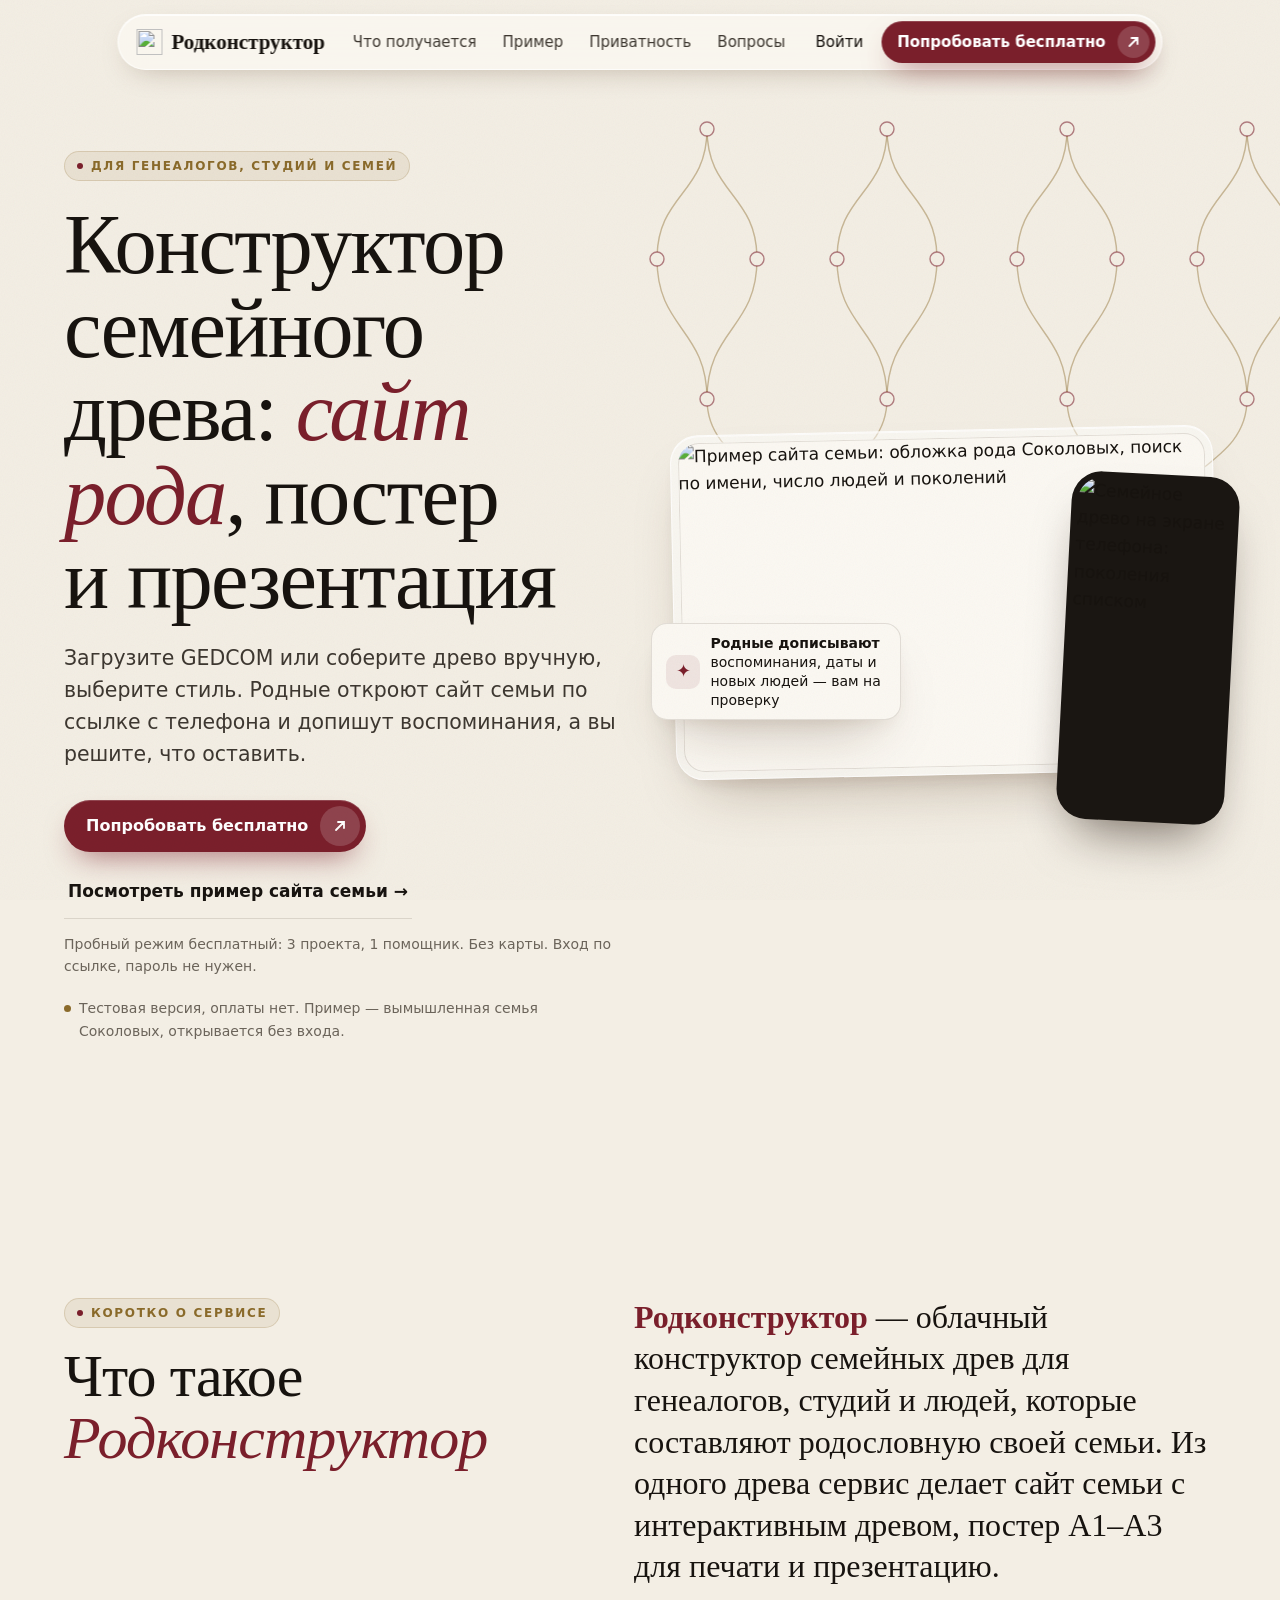
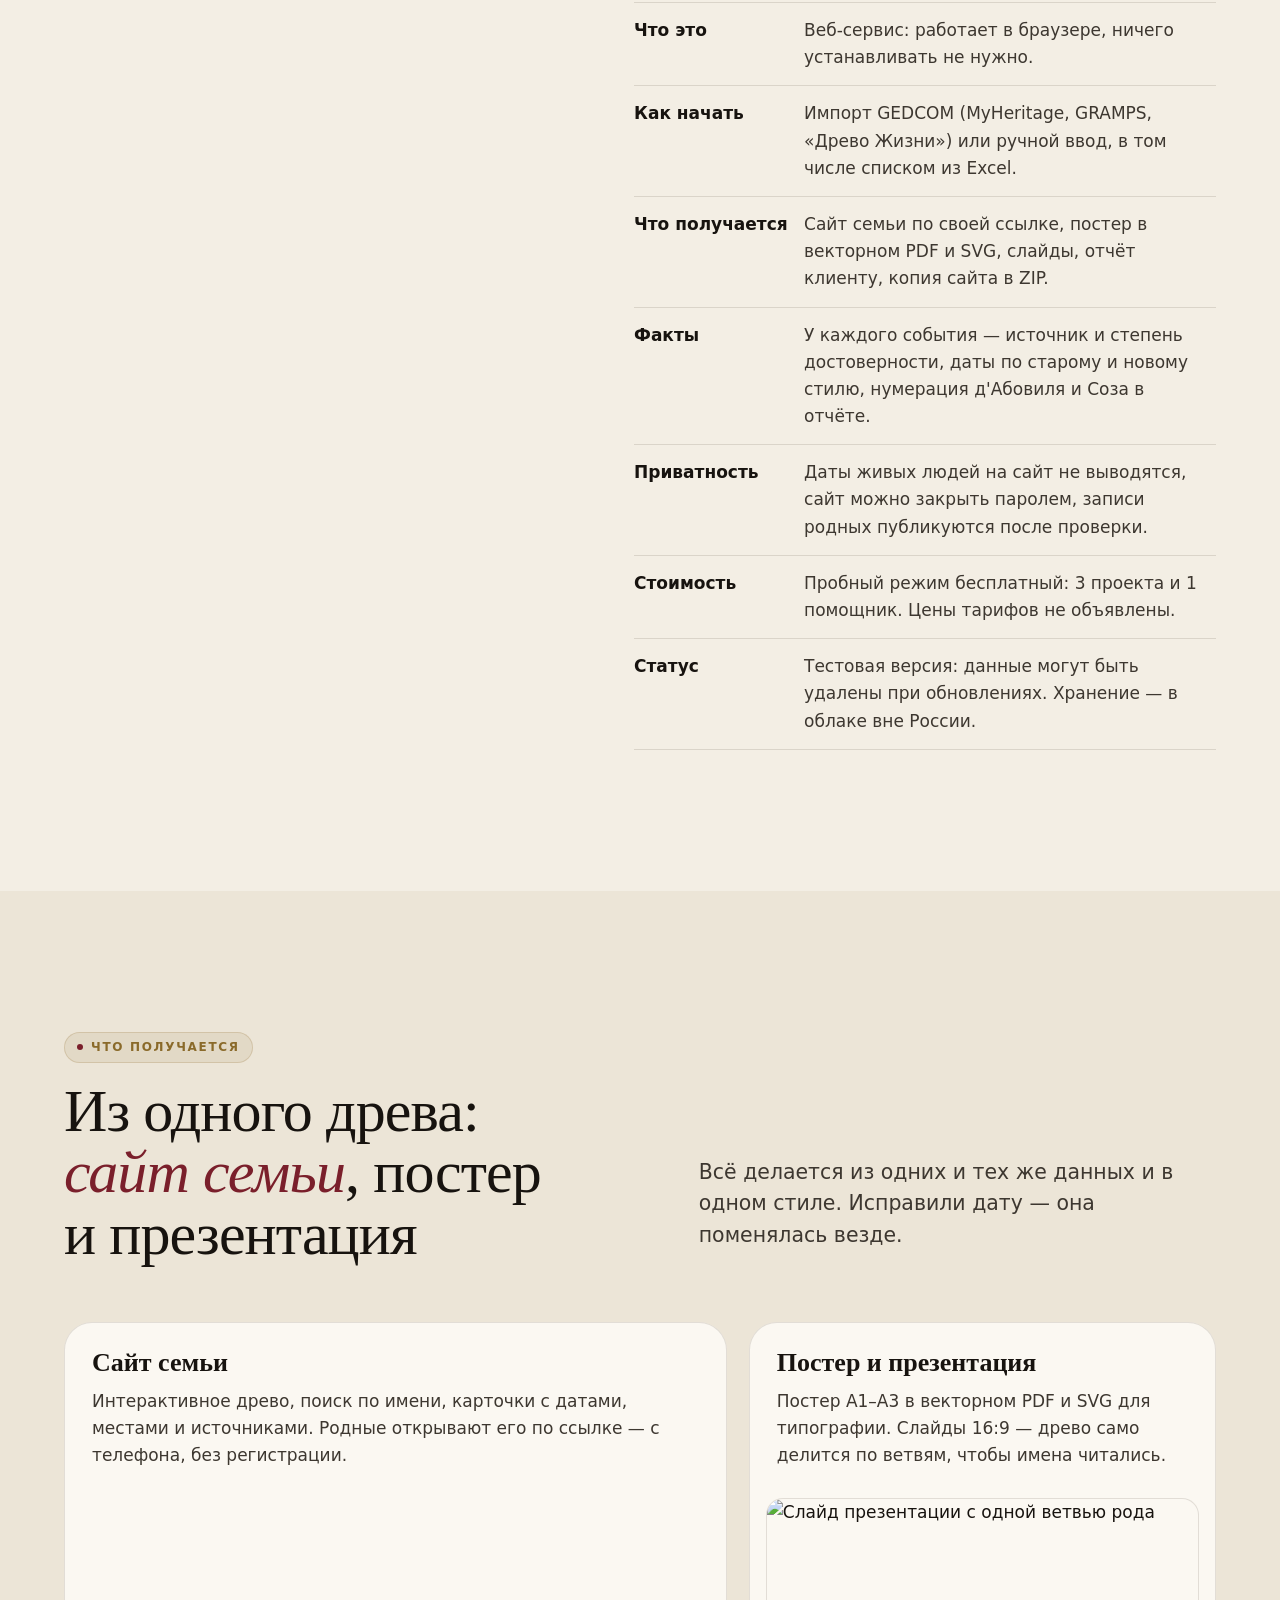
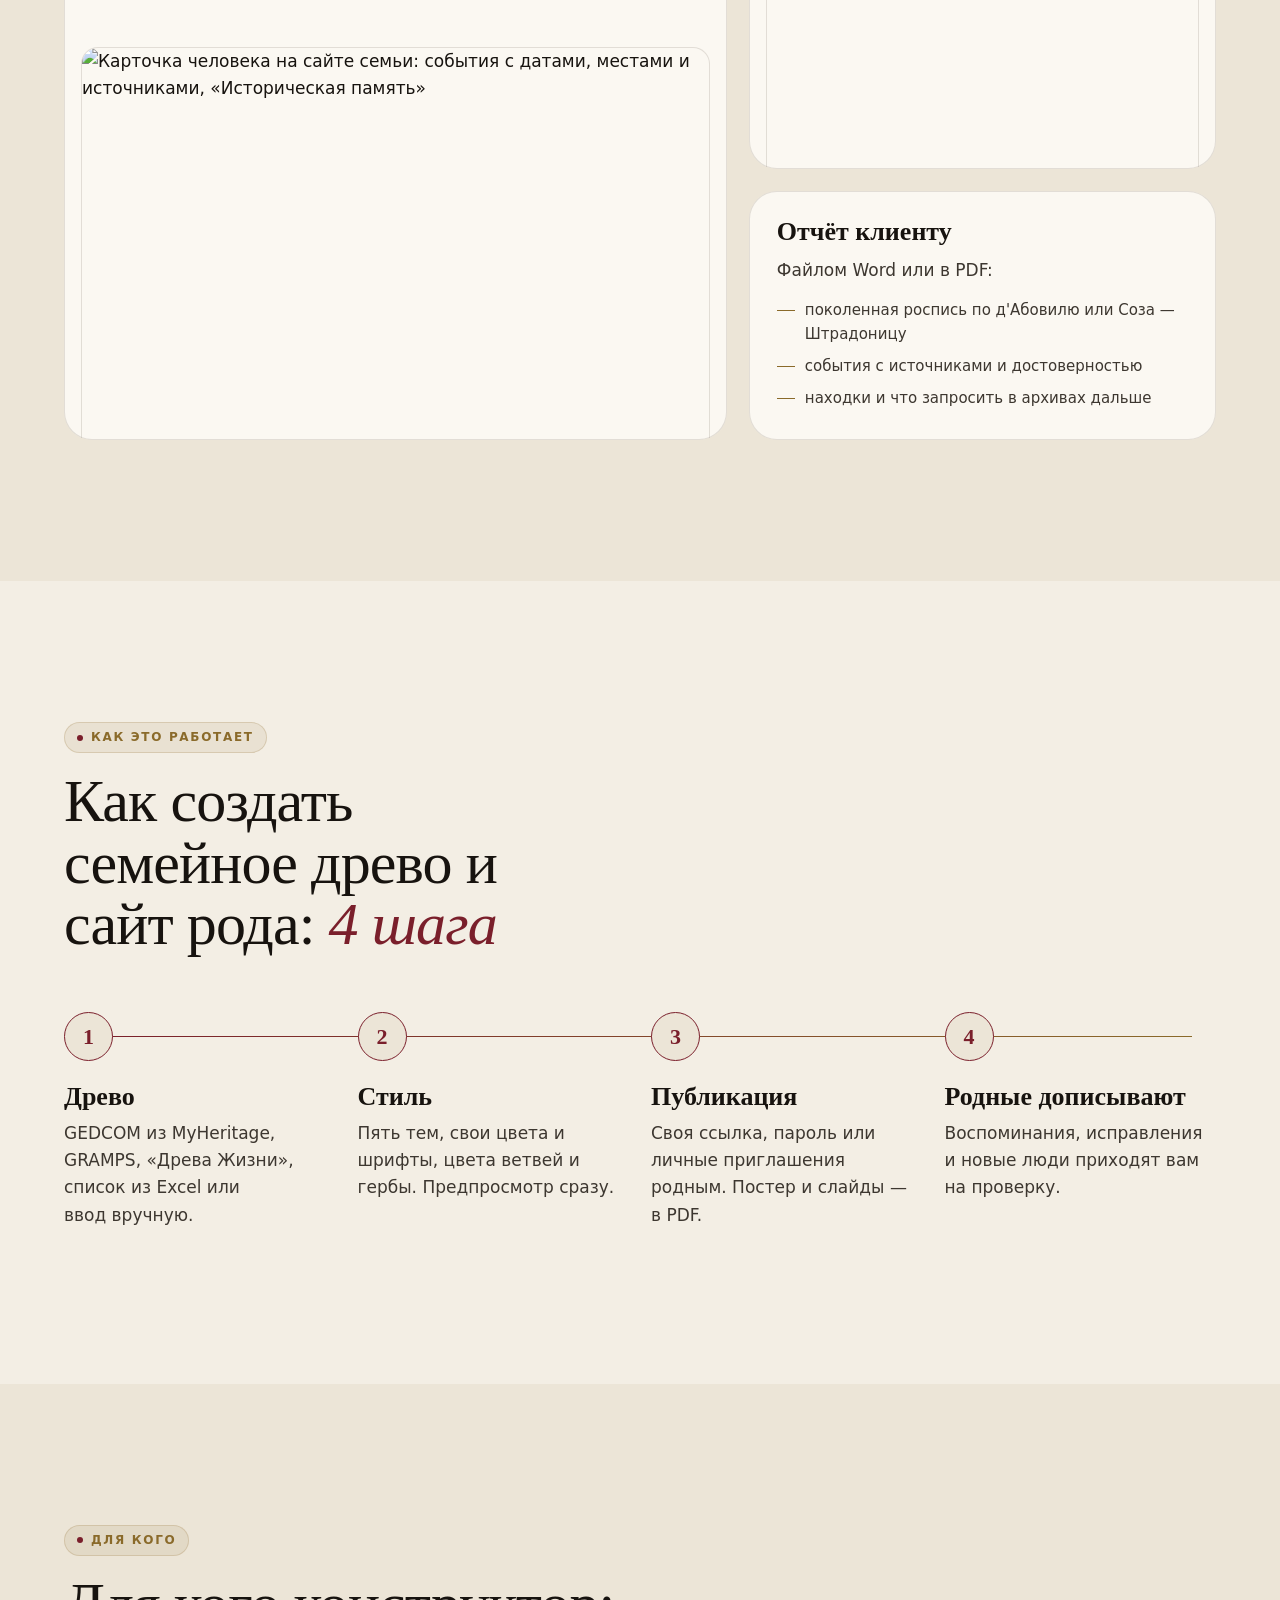
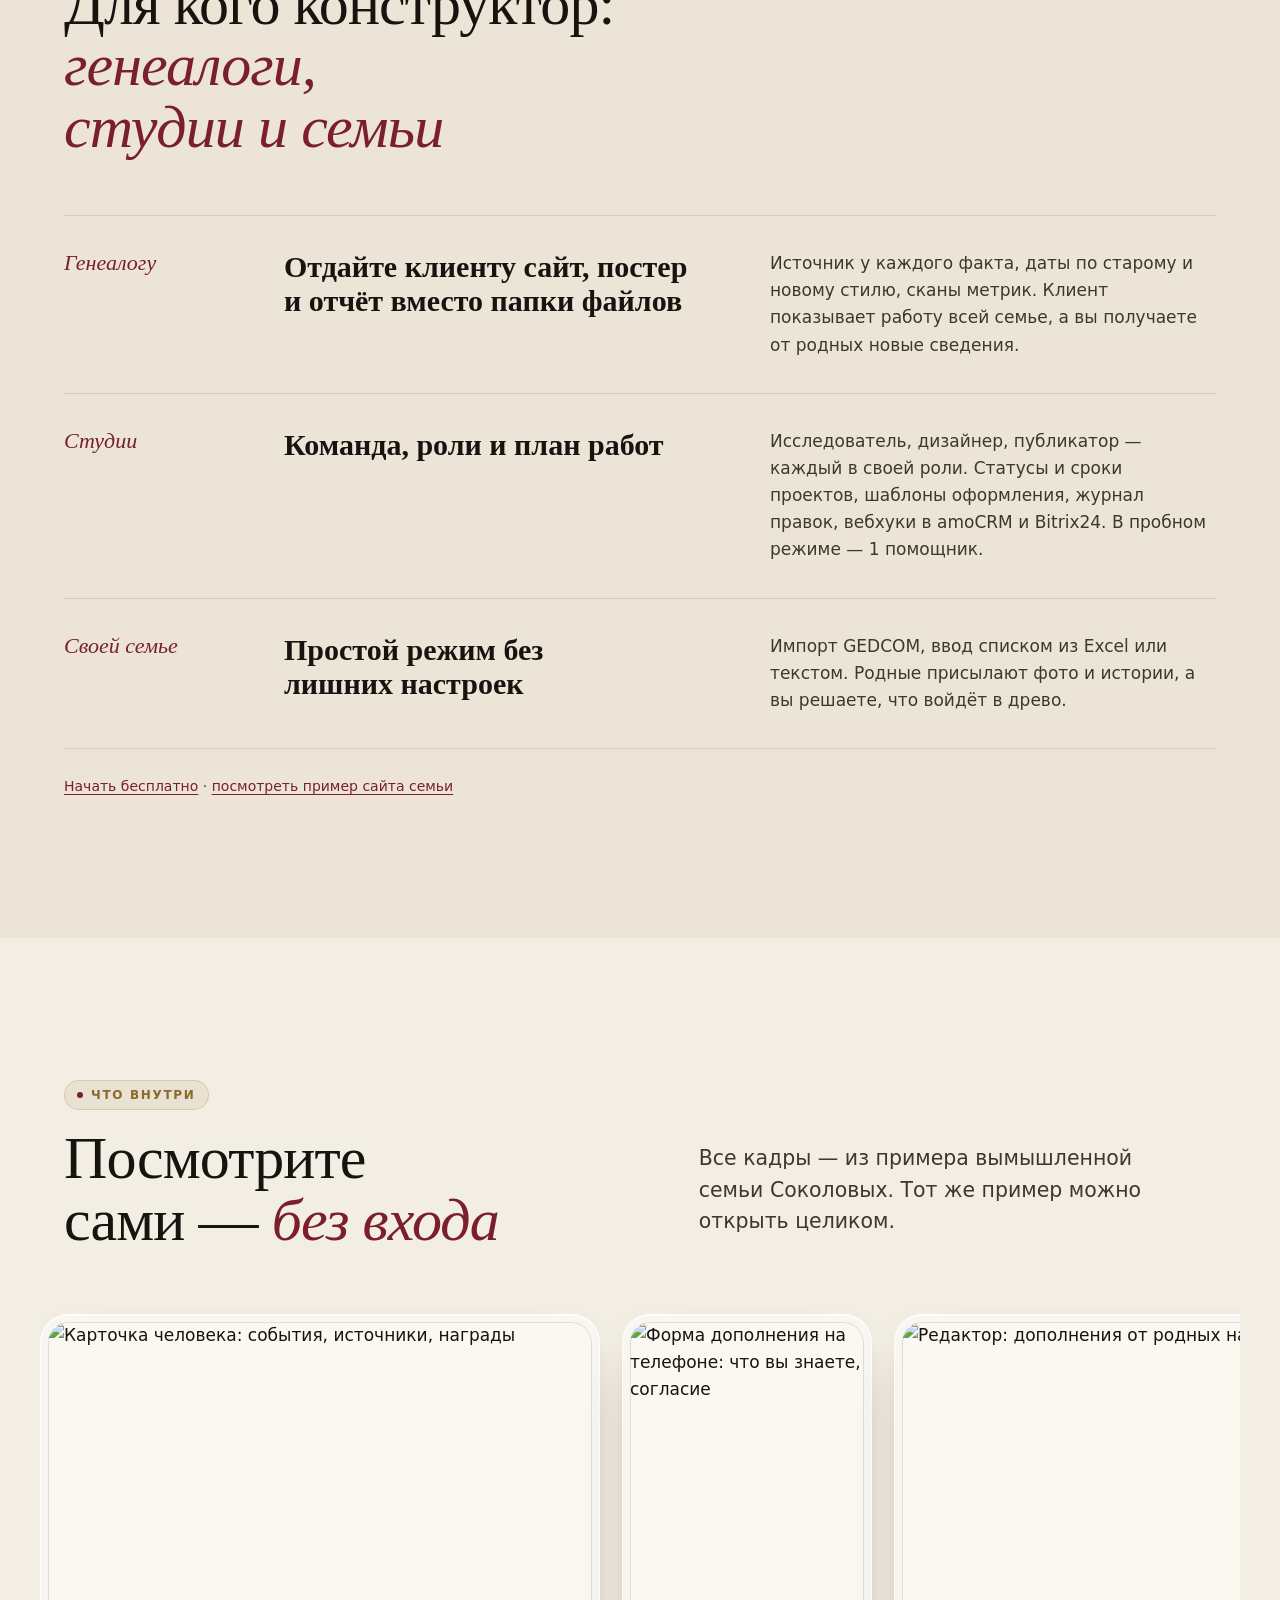
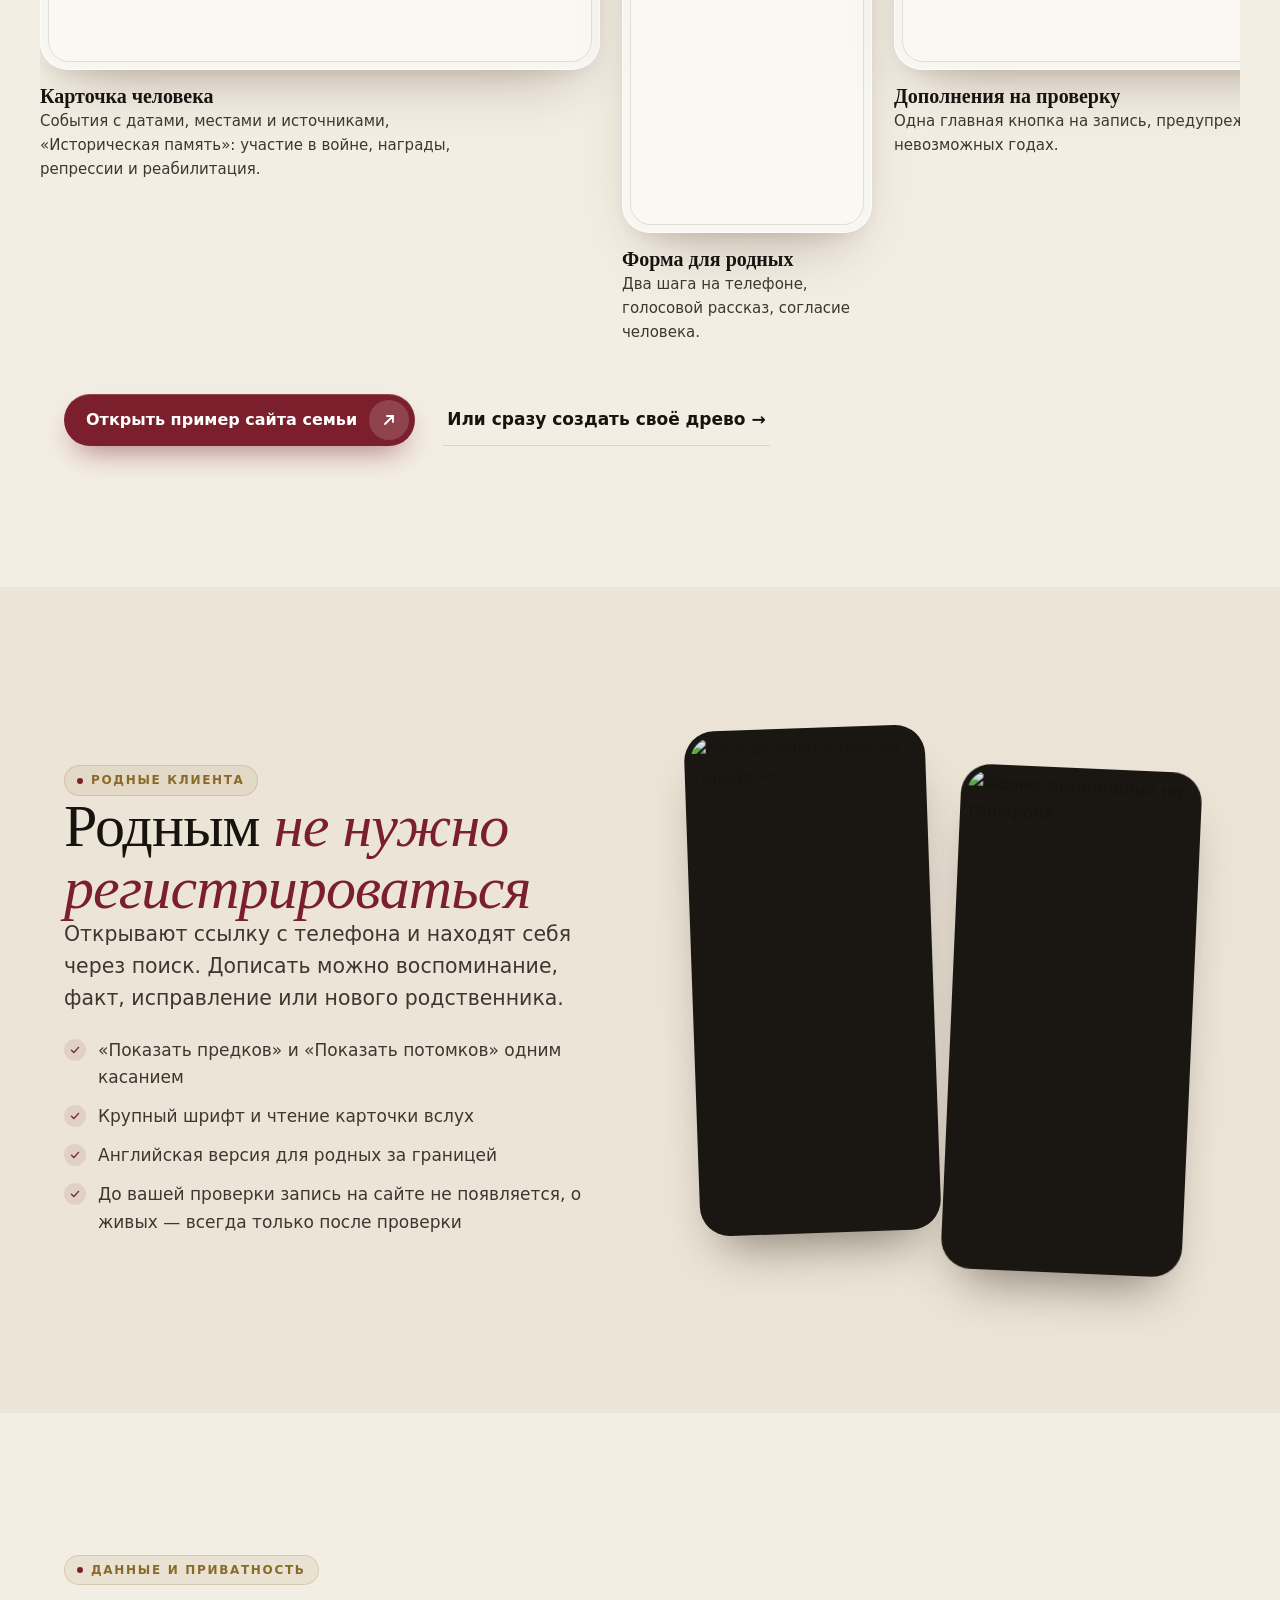
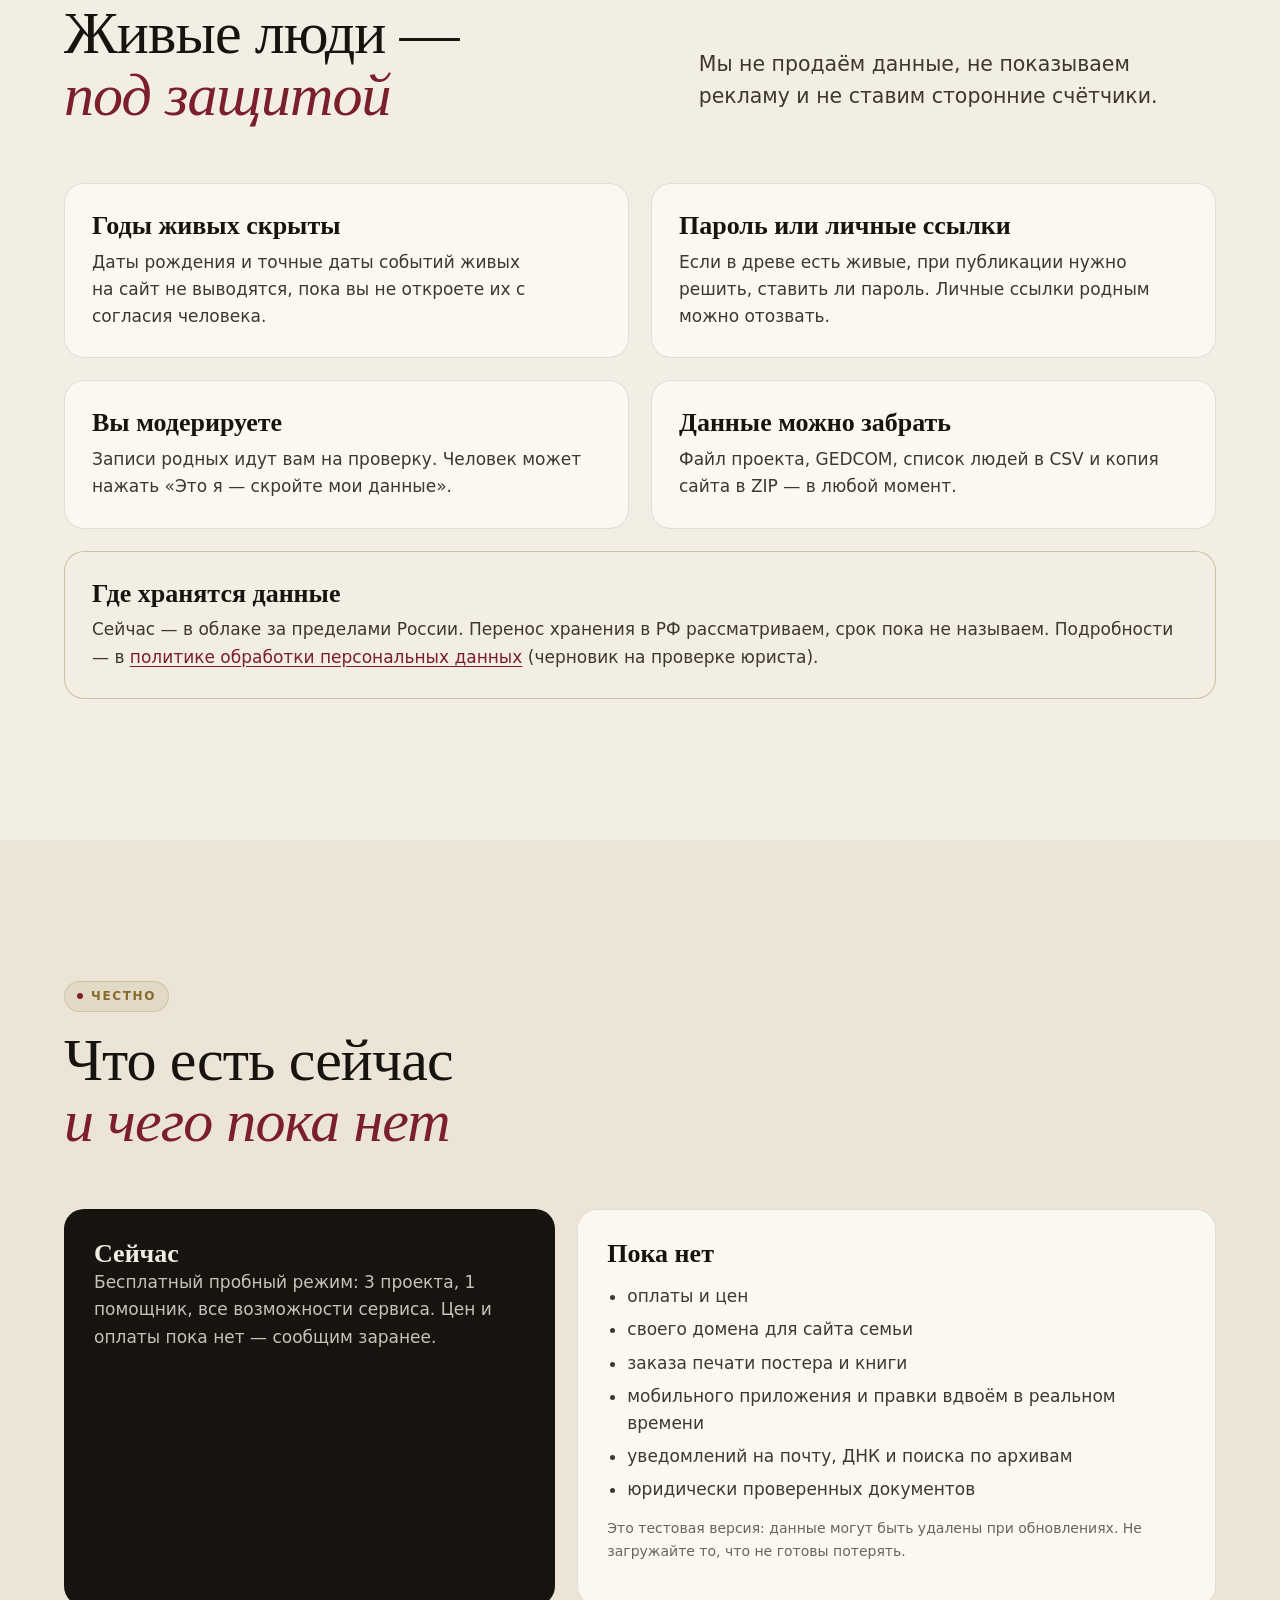
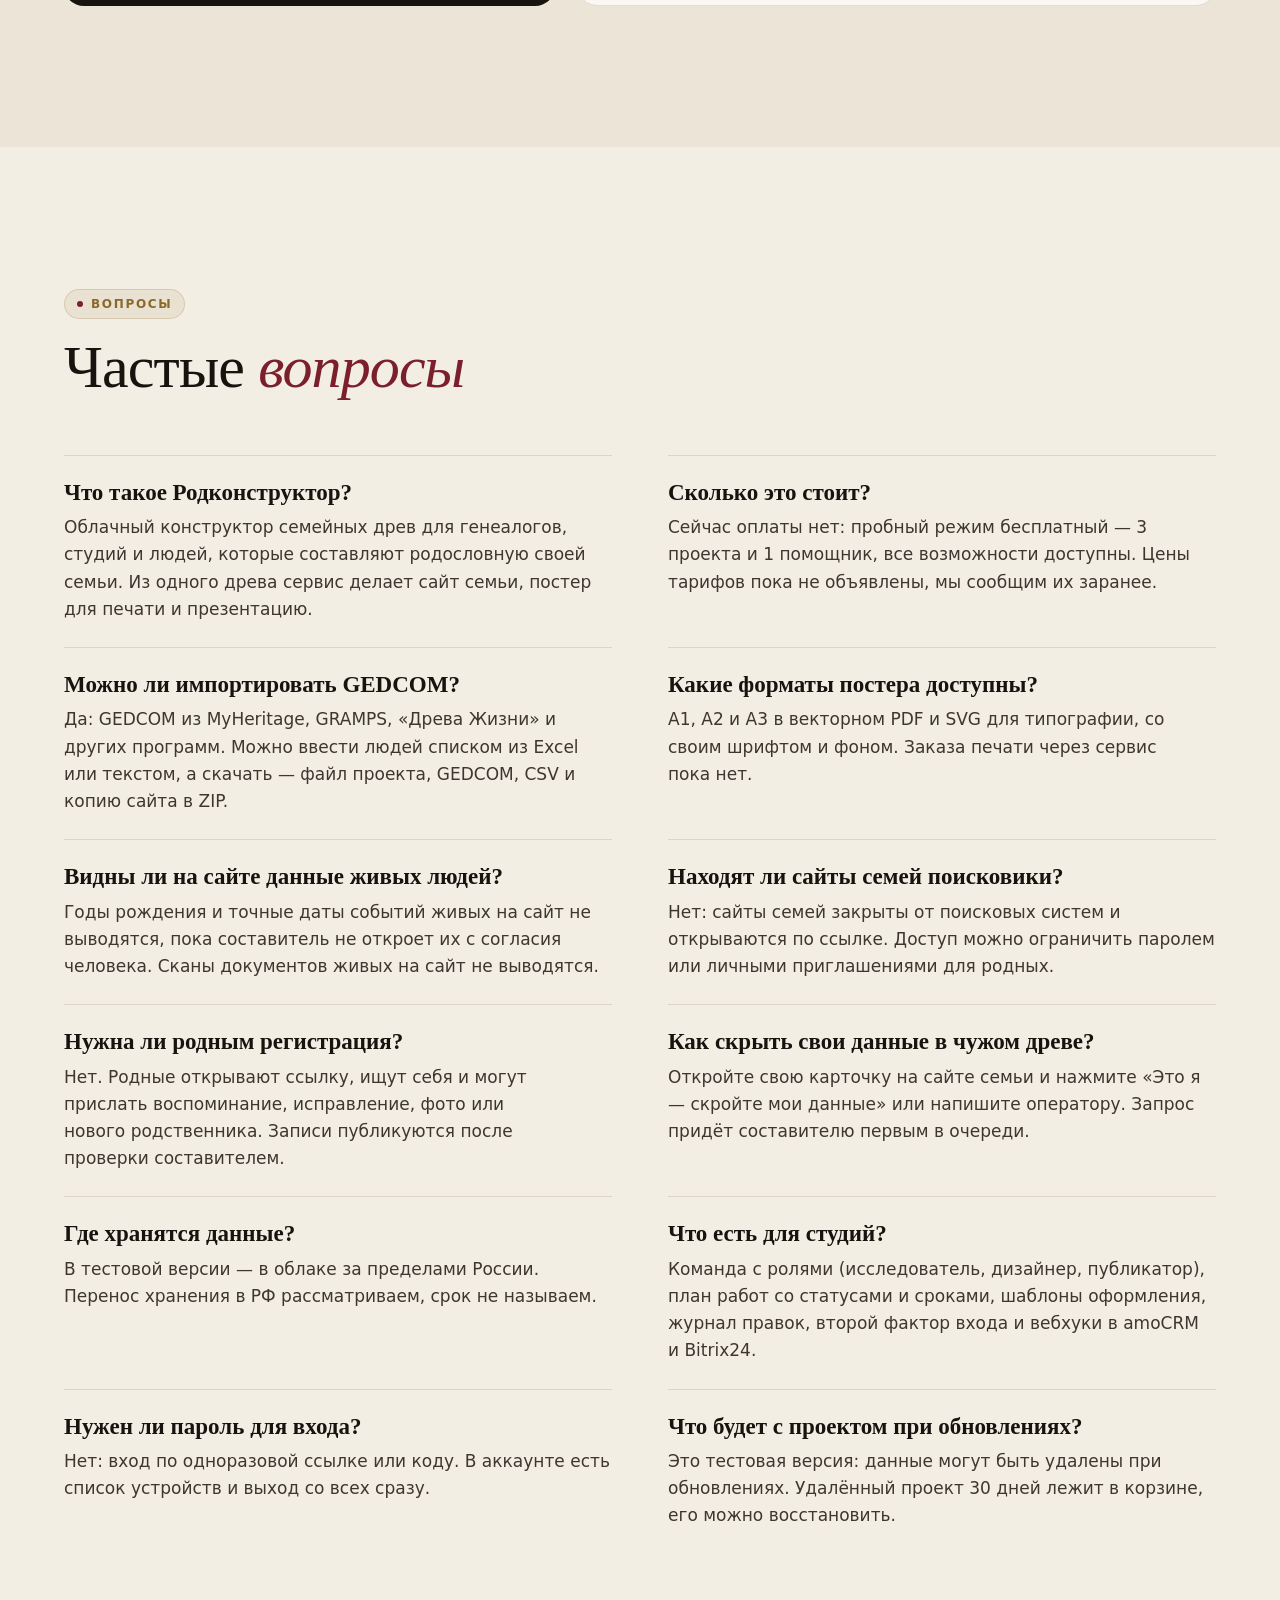
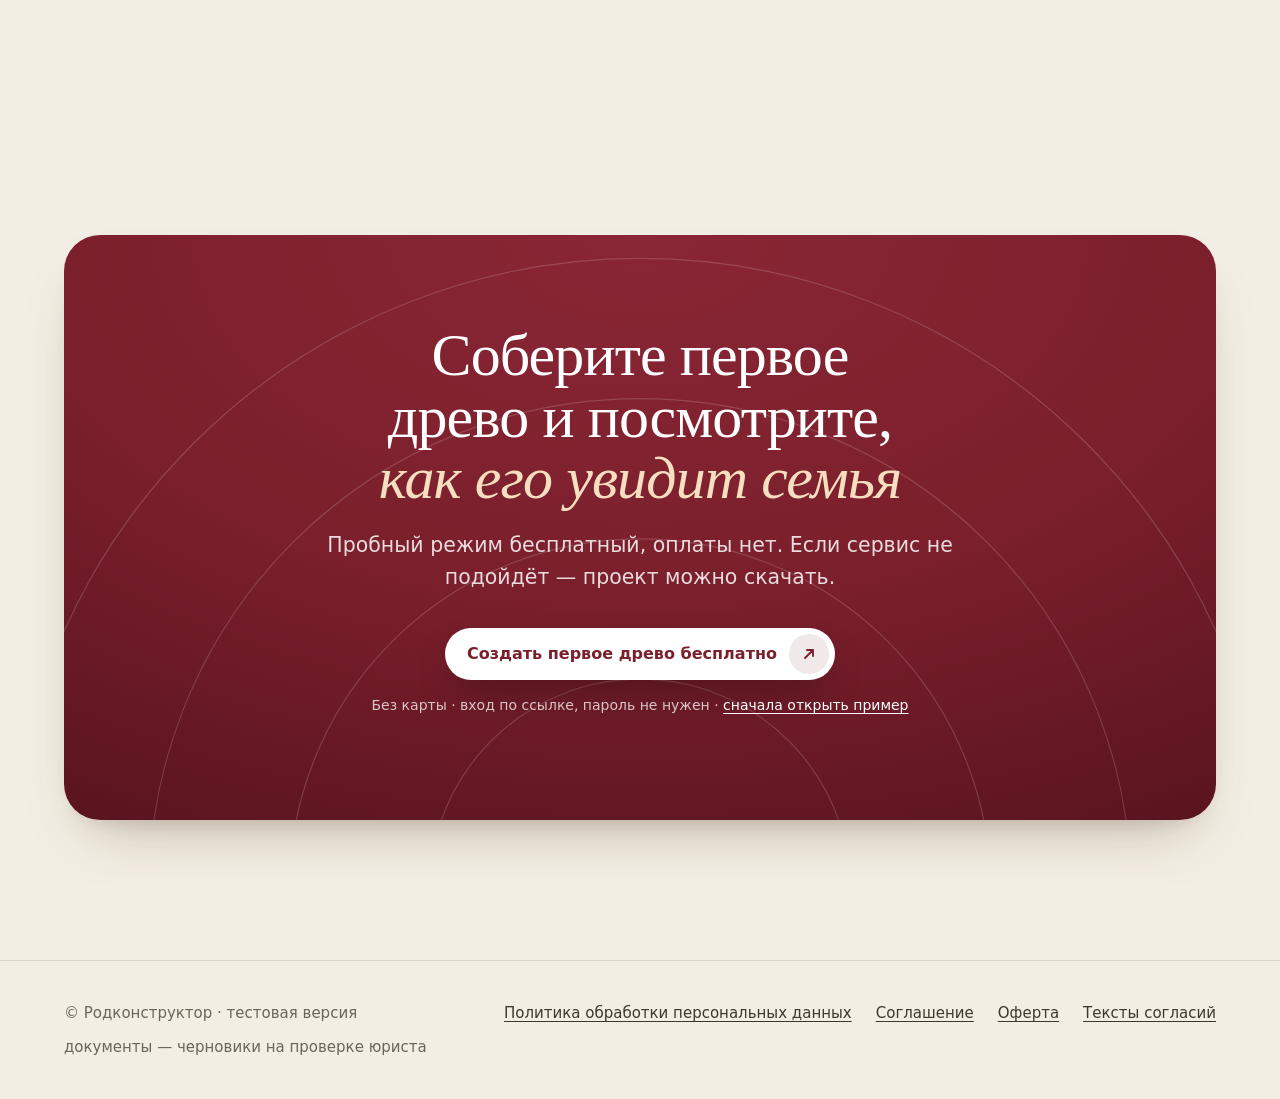
==== index.html @ e4544b0c "Витрина Родконструктора: лендинг, пример сайта семьи, документы Co-Authored-By: Claude Opus 5.5 <nor" ====
<!doctype html>
<html lang="ru">
<head>
<meta charset="utf-8">
<meta name="viewport" content="width=device-width, initial-scale=1, viewport-fit=cover">
<title>Родконструктор — онлайн-конструктор семейного древа и сайта рода</title>
<meta name="description" content="Соберите семейное древо онлайн: импорт GEDCOM или ручной ввод, затем сайт семьи, постер А1–А3 для печати и презентация. Для генеалогов, студий и семей.">
<link rel="canonical" href="https://aevkone.github.io/rodkonstruktor/">
<meta name="robots" content="index, follow, max-image-preview:large">
<meta name="theme-color" content="#f3eee4">
<link rel="icon" href="/rodkonstruktor/favicon.ico" sizes="48x48">
<link rel="icon" href="/rodkonstruktor/favicon.svg" type="image/svg+xml">
<link rel="apple-touch-icon" href="/rodkonstruktor/apple-touch-icon.png">
<meta property="og:type" content="website">
<meta property="og:site_name" content="Родконструктор">
<meta property="og:locale" content="ru_RU">
<meta property="og:url" content="https://aevkone.github.io/rodkonstruktor/">
<meta property="og:title" content="Родконструктор — конструктор семейного древа и сайта рода">
<meta property="og:description" content="Из одного древа — сайт семьи, постер для печати и презентация. Импорт GEDCOM, источники у каждого факта, приватность живых.">
<meta property="og:image" content="https://aevkone.github.io/rodkonstruktor/landing/og.jpg">
<meta property="og:image:width" content="1200">
<meta property="og:image:height" content="630">
<meta property="og:image:alt" content="Сайт семьи с интерактивным родословным древом">
<meta name="twitter:card" content="summary_large_image">
<meta name="twitter:title" content="Родконструктор — конструктор семейного древа и сайта рода">
<meta name="twitter:description" content="Сайт семьи, постер и презентация из одного древа.">
<meta name="twitter:image" content="https://aevkone.github.io/rodkonstruktor/landing/og.jpg">
<link rel="preload" href="/rodkonstruktor/render/fonts/f7.woff2" as="font" type="font/woff2" crossorigin>
<link rel="stylesheet" href="/rodkonstruktor/render/fonts/local.css">
<link rel="stylesheet" href="/rodkonstruktor/render/fonts/g/onest.css">
<script type="application/ld+json">
{"@context":"https://schema.org","@graph":[
 {"@type":"Organization","@id":"https://aevkone.github.io/rodkonstruktor/#org","name":"Родконструктор","url":"https://aevkone.github.io/rodkonstruktor/","logo":"https://aevkone.github.io/rodkonstruktor/apple-touch-icon.png"},
 {"@type":"WebSite","@id":"https://aevkone.github.io/rodkonstruktor/#website","url":"https://aevkone.github.io/rodkonstruktor/","name":"Родконструктор","inLanguage":"ru","publisher":{"@id":"https://aevkone.github.io/rodkonstruktor/#org"}},
 {"@type":"SoftwareApplication","@id":"https://aevkone.github.io/rodkonstruktor/#app","name":"Родконструктор","applicationCategory":"LifestyleApplication","operatingSystem":"Web","inLanguage":"ru","url":"https://aevkone.github.io/rodkonstruktor/",
  "description":"Онлайн-конструктор семейного древа для генеалогов, студий и семей: из одного древа получается сайт семьи, постер для печати и презентация. Тестовая версия.",
  "featureList":["Импорт GEDCOM (MyHeritage, GRAMPS, «Древо Жизни») и ручной ввод, в том числе списком из Excel","Сайт семьи с интерактивным древом, поиском и дополнениями от родных","Постер А1–А3 в векторном PDF и SVG для печати","Презентация с автоматическим делением древа по ветвям","Отчёт клиенту: поколенная роспись по д'Абовилю или Соза и список источников","Скрытие дат живых людей, пароль на сайт, модерация записей родных","Источники и степень достоверности у каждого события"],
  "audience":{"@type":"Audience","audienceType":"Генеалоги, студии генеалогических исследований, люди, составляющие родословную своей семьи"},
  "screenshot":"https://aevkone.github.io/rodkonstruktor/landing/site.webp","publisher":{"@id":"https://aevkone.github.io/rodkonstruktor/#org"}},
 {"@type":"WebPage","@id":"https://aevkone.github.io/rodkonstruktor/#webpage","url":"https://aevkone.github.io/rodkonstruktor/","name":"Родконструктор — онлайн-конструктор семейного древа и сайта рода","isPartOf":{"@id":"https://aevkone.github.io/rodkonstruktor/#website"},"about":{"@id":"https://aevkone.github.io/rodkonstruktor/#app"},"inLanguage":"ru"}
]}
</script>
<script type="application/ld+json">{"@context": "https://schema.org", "@type": "FAQPage", "mainEntity": [{"@type": "Question", "name": "Что такое Родконструктор?", "acceptedAnswer": {"@type": "Answer", "text": "Облачный конструктор семейных древ для генеалогов, студий и людей, которые составляют родословную своей семьи. Из одного древа сервис делает сайт семьи, постер для печати и презентацию."}}, {"@type": "Question", "name": "Сколько это стоит?", "acceptedAnswer": {"@type": "Answer", "text": "Сейчас оплаты нет: пробный режим бесплатный — 3 проекта и 1 помощник, все возможности доступны. Цены тарифов пока не объявлены, мы сообщим их заранее."}}, {"@type": "Question", "name": "Можно ли импортировать GEDCOM?", "acceptedAnswer": {"@type": "Answer", "text": "Да: GEDCOM из MyHeritage, GRAMPS, «Древа Жизни» и других программ. Можно ввести людей списком из Excel или текстом, а скачать — файл проекта, GEDCOM, CSV и копию сайта в ZIP."}}, {"@type": "Question", "name": "Какие форматы постера доступны?", "acceptedAnswer": {"@type": "Answer", "text": "А1, А2 и А3 в векторном PDF и SVG для типографии, со своим шрифтом и фоном. Заказа печати через сервис пока нет."}}, {"@type": "Question", "name": "Видны ли на сайте данные живых людей?", "acceptedAnswer": {"@type": "Answer", "text": "Годы рождения и точные даты событий живых на сайт не выводятся, пока составитель не откроет их с согласия человека. Сканы документов живых на сайт не выводятся."}}, {"@type": "Question", "name": "Находят ли сайты семей поисковики?", "acceptedAnswer": {"@type": "Answer", "text": "Нет: сайты семей закрыты от поисковых систем и открываются по ссылке. Доступ можно ограничить паролем или личными приглашениями для родных."}}, {"@type": "Question", "name": "Нужна ли родным регистрация?", "acceptedAnswer": {"@type": "Answer", "text": "Нет. Родные открывают ссылку, ищут себя и могут прислать воспоминание, исправление, фото или нового родственника. Записи публикуются после проверки составителем."}}, {"@type": "Question", "name": "Как скрыть свои данные в чужом древе?", "acceptedAnswer": {"@type": "Answer", "text": "Откройте свою карточку на сайте семьи и нажмите «Это я — скройте мои данные» или напишите оператору. Запрос придёт составителю первым в очереди."}}, {"@type": "Question", "name": "Где хранятся данные?", "acceptedAnswer": {"@type": "Answer", "text": "В тестовой версии — в облаке за пределами России. Перенос хранения в РФ рассматриваем, срок не называем."}}, {"@type": "Question", "name": "Что есть для студий?", "acceptedAnswer": {"@type": "Answer", "text": "Команда с ролями (исследователь, дизайнер, публикатор), план работ со статусами и сроками, шаблоны оформления, журнал правок, второй фактор входа и вебхуки в amoCRM и Bitrix24."}}, {"@type": "Question", "name": "Нужен ли пароль для входа?", "acceptedAnswer": {"@type": "Answer", "text": "Нет: вход по одноразовой ссылке или коду. В аккаунте есть список устройств и выход со всех сразу."}}, {"@type": "Question", "name": "Что будет с проектом при обновлениях?", "acceptedAnswer": {"@type": "Answer", "text": "Это тестовая версия: данные могут быть удалены при обновлениях. Удалённый проект 30 дней лежит в корзине, его можно восстановить."}}]}</script>
<style>
:root{
  --paper:#f3eee4;--paper-2:#ece5d7;--card:#fbf8f2;--ink:#17130f;--ink-2:#3d3730;--muted:#6b645a;--line:rgba(60,45,25,.13);
  --wine:#7a1f2b;--wine-2:#5e1520;--gold:#8a6a2a;
  --serif:"Cormorant Garamond",Georgia,serif;--sans:Onest,system-ui,-apple-system,"Segoe UI",sans-serif;
  --ease:cubic-bezier(.32,.72,0,1);--ease-out:cubic-bezier(.16,1,.3,1);
  --r-xl:28px;--r-lg:20px;--shadow:0 30px 60px -28px rgba(70,40,15,.35),0 10px 24px -14px rgba(70,40,15,.18)
}
*{box-sizing:border-box}
html{scroll-behavior:smooth;-webkit-text-size-adjust:100%}
body{margin:0;background:var(--paper);color:var(--ink);font-family:var(--sans);font-size:17px;line-height:1.6;text-rendering:optimizeLegibility}
body::after{content:"";position:fixed;inset:0;pointer-events:none;z-index:3;opacity:.05;mix-blend-mode:multiply;
  background-image:url("data:image/svg+xml,%3Csvg xmlns='http://www.w3.org/2000/svg' width='160' height='160'%3E%3Cfilter id='n'%3E%3CfeTurbulence type='fractalNoise' baseFrequency='.9' numOctaves='3' stitchTiles='stitch'/%3E%3C/filter%3E%3Crect width='100%25' height='100%25' filter='url(%23n)'/%3E%3C/svg%3E")}
a{color:var(--wine);text-underline-offset:3px}
img{max-width:100%;height:auto;display:block}
h1,h2,h3{font-family:var(--serif);font-weight:500;color:var(--ink);text-wrap:balance;margin:0}
h1{font-size:clamp(42px,6.6vw,86px);line-height:.99;letter-spacing:-.02em}
h1 em,h2 em{font-style:italic;color:var(--wine)}
h2{font-size:clamp(34px,4.8vw,60px);line-height:1.03;letter-spacing:-.015em}
h3{font-size:26px;line-height:1.15;font-weight:600}
p{margin:0 0 14px;text-wrap:pretty}
.wrap{width:min(1200px,100%);margin:0 auto;padding:0 24px}
.skip{position:absolute;left:12px;top:-60px;background:var(--ink);color:#fff;padding:10px 14px;border-radius:10px;z-index:20}
.skip:focus{top:12px}
:focus-visible{outline:2px solid var(--wine);outline-offset:3px;border-radius:6px}
.tag{display:inline-flex;align-items:center;gap:8px;font:600 12px/1.2 var(--sans);letter-spacing:.14em;text-transform:uppercase;color:var(--gold);background:rgba(138,106,42,.09);border:1px solid rgba(138,106,42,.2);padding:7px 12px;border-radius:999px}
.tag::before{content:"";flex:none;width:6px;height:6px;border-radius:50%;background:var(--wine)}
.lead{font-size:clamp(18px,1.6vw,21px);line-height:1.55;color:var(--ink-2);max-width:56ch}
.muted{color:var(--muted)}

/* навигация-«остров» */
.nav{position:fixed;top:14px;left:50%;transform:translateX(-50%);z-index:10;display:flex;align-items:center;gap:6px;padding:6px 6px 6px 18px;
  background:rgba(251,248,242,.8);backdrop-filter:blur(14px) saturate(1.3);-webkit-backdrop-filter:blur(14px) saturate(1.3);
  border:1px solid rgba(255,255,255,.7);box-shadow:0 10px 30px -14px rgba(70,40,15,.35),inset 0 1px 0 rgba(255,255,255,.8);border-radius:999px;width:max-content;max-width:calc(100% - 24px)}
.logo{display:flex;align-items:center;gap:9px;font:600 21px/1 var(--serif);color:var(--ink);text-decoration:none;margin-right:10px;white-space:nowrap}
.logo img{width:26px;height:26px}
.nav .links{display:flex;gap:2px}
.nav .links a{color:var(--ink-2);text-decoration:none;font-size:15px;padding:9px 12px;border-radius:999px;transition:background .3s var(--ease),color .3s}
.nav .links a:hover{background:rgba(122,31,43,.07);color:var(--wine)}
.nav .login{color:var(--ink);text-decoration:none;font-size:15px;padding:9px 12px}

/* кнопки: «кнопка в кнопке» */
.btn{--h:52px;display:inline-flex;align-items:center;gap:12px;height:var(--h);padding:0 6px 0 22px;border-radius:999px;font:600 16px/1 var(--sans);text-decoration:none;white-space:nowrap;
  transition:transform .5s var(--ease),background .4s var(--ease),box-shadow .5s var(--ease)}
.btn .ic{display:grid;place-items:center;width:40px;height:40px;border-radius:50%;transition:transform .5s var(--ease)}
.btn .ic svg{width:16px;height:16px}
.btn:hover .ic{transform:translate(3px,-2px) scale(1.06)}
.btn:active{transform:scale(.97)}
.btn.primary{background:var(--wine);color:#fff;box-shadow:0 14px 30px -12px rgba(122,31,43,.65),inset 0 1px 0 rgba(255,255,255,.18)}
.btn.primary:hover{background:var(--wine-2);box-shadow:0 18px 36px -12px rgba(122,31,43,.7)}
.btn.primary .ic{background:rgba(255,255,255,.16)}
.btn.small{--h:42px;font-size:15px;padding-left:16px}
.btn.small .ic{width:32px;height:32px}
.link-arrow{display:inline-flex;align-items:center;gap:8px;font-weight:600;color:var(--ink);text-decoration:none;padding:12px 4px;border-bottom:1.5px solid var(--line);transition:border-color .3s,color .3s}
.link-arrow:hover{border-color:var(--wine);color:var(--wine)}
.micro{font-size:14px;color:var(--muted);margin-top:14px}

/* первый экран */
.hero{position:relative;padding:150px 0 100px;min-height:100dvh;display:flex;align-items:center;overflow:hidden}
.hero .wrap{display:grid;grid-template-columns:minmax(0,1.02fr) minmax(0,1fr);gap:56px;align-items:center}
.hero h1{margin:22px 0 22px}
.hero .actions{display:flex;flex-wrap:wrap;align-items:center;gap:14px 26px;margin-top:30px}
.hero .note{margin-top:20px;font-size:14px;color:var(--muted);display:flex;gap:8px;align-items:flex-start}
.hero .note::before{content:"";flex:none;width:7px;height:7px;border-radius:50%;background:var(--gold);margin-top:8px}
.tree-bg{position:absolute;right:-6%;top:6%;width:min(760px,62vw);height:auto;z-index:0;pointer-events:none}
.tree-bg path{fill:none;stroke:rgba(138,106,42,.42);stroke-width:1.4;stroke-linecap:round;stroke-dasharray:var(--len);stroke-dashoffset:var(--len)}
.tree-bg circle{fill:var(--paper);stroke:rgba(122,31,43,.55);stroke-width:1.4;transform-box:fill-box;transform-origin:center;transform:scale(0);opacity:0}
.go .tree-bg path{animation:draw 1.8s var(--ease-out) forwards;animation-delay:calc(var(--i) * 90ms + 200ms)}
.go .tree-bg circle{animation:pop .7s var(--ease-out) forwards;animation-delay:calc(var(--i) * 90ms + 700ms)}
@keyframes draw{to{stroke-dashoffset:0}}
@keyframes pop{to{transform:scale(1);opacity:1}}
.stage{position:relative;z-index:1}
.bezel{padding:7px;border-radius:var(--r-xl);background:rgba(255,255,255,.45);border:1px solid rgba(255,255,255,.75);box-shadow:var(--shadow),inset 0 1px 0 rgba(255,255,255,.7)}
.bezel>.core{border-radius:calc(var(--r-xl) - 7px);overflow:hidden;background:var(--card);box-shadow:inset 0 0 0 1px var(--line)}
.stage .main{transform:rotate(-1.2deg)}
.stage .phone{position:absolute;right:-16px;bottom:-46px;width:31%;border-radius:30px;padding:6px;background:#1a1612;box-shadow:0 30px 50px -20px rgba(30,15,5,.55);transform:rotate(3deg)}
.stage .phone img{border-radius:24px}
.stage .chip{position:absolute;left:-22px;bottom:16%;display:flex;gap:10px;align-items:center;background:var(--card);border:1px solid var(--line);border-radius:16px;padding:10px 14px;box-shadow:var(--shadow);font-size:14px;line-height:1.35;max-width:250px;animation:float 6s ease-in-out infinite}
.stage .chip b{display:block;font-size:14px}
.stage .chip i{flex:none;width:34px;height:34px;border-radius:10px;background:rgba(122,31,43,.09);display:grid;place-items:center;color:var(--wine);font-style:normal;font-size:18px}
@keyframes float{50%{transform:translateY(-8px)}}

/* секции */
section{position:relative;padding:clamp(80px,11vw,150px) 0}
.head{display:grid;grid-template-columns:minmax(0,1fr) minmax(0,.9fr);gap:28px 60px;align-items:end;margin-bottom:56px}
.head .tag{margin-bottom:18px}
.alt{background:var(--paper-2)}

/* коротко о сервисе */
.about{display:grid;grid-template-columns:minmax(0,1fr) minmax(0,1.15fr);gap:40px 64px;align-items:start}
.about>div:first-child{position:sticky;top:110px}
.about .def{font:500 clamp(24px,2.6vw,32px)/1.3 var(--serif);color:var(--ink)}
.about .def b{color:var(--wine);font-weight:600}
.facts{display:grid;grid-template-columns:170px minmax(0,1fr);margin:0;border-top:1px solid var(--line)}
.facts dt,.facts dd{margin:0;padding:14px 0;border-bottom:1px solid var(--line)}
.facts dt{font-weight:600;color:var(--ink)}
.facts dd{color:var(--ink-2)}

/* «три вещи» — асимметричная сетка */
.bento{display:grid;grid-template-columns:repeat(12,minmax(0,1fr));gap:22px}
.tile{position:relative;border-radius:var(--r-xl);background:var(--card);box-shadow:inset 0 0 0 1px var(--line);overflow:hidden;display:flex;flex-direction:column;transition:transform .7s var(--ease),box-shadow .7s var(--ease)}
.tile:hover{transform:translateY(-4px);box-shadow:inset 0 0 0 1px var(--line),var(--shadow)}
.tile .txt{padding:26px 28px 30px}
.tile .txt p{color:var(--ink-2);margin:10px 0 0}
.tile .pic{margin:0 18px;border-radius:16px 16px 0 0;overflow:hidden;box-shadow:0 0 0 1px var(--line);margin-top:auto}
.tile .pic img{width:100%;aspect-ratio:16/10;object-fit:cover;object-position:top;transition:transform 1.2s var(--ease)}
.tile:hover .pic img{transform:scale(1.03)}
.t-site{grid-column:span 7;grid-row:span 2}
.t-poster{grid-column:span 5}
.t-report{grid-column:span 5}
.t-report .list{margin:14px 0 0;padding:0;list-style:none;display:grid;gap:8px}
.t-report .list li{display:flex;gap:10px;font-size:15px;color:var(--ink-2)}
.t-report .list li::before{content:"";flex:none;width:18px;height:1px;background:var(--gold);margin-top:12px}

/* шаги */
.steps{position:relative;display:grid;grid-template-columns:repeat(4,minmax(0,1fr));gap:22px;margin:0;padding:0;list-style:none}
.steps::before{content:"";position:absolute;left:24px;right:24px;top:24px;height:1px;background:linear-gradient(90deg,var(--wine),var(--gold));transform-origin:left;transform:scaleX(0);transition:transform 1.6s var(--ease-out) .2s}
.steps.in::before{transform:scaleX(1)}
.steps li{position:relative;padding-top:70px}
.steps li .n{position:absolute;top:0;left:0;width:49px;height:49px;border-radius:50%;display:grid;place-items:center;background:var(--paper-2);border:1px solid var(--wine);color:var(--wine);font:600 22px/1 var(--serif)}
.steps li p{color:var(--ink-2);margin-top:8px}

/* для кого */
.who article{display:grid;grid-template-columns:180px minmax(0,1fr) minmax(0,1fr);gap:24px 40px;padding:34px 0;border-top:1px solid var(--line);align-items:start}
.who article:last-of-type{border-bottom:1px solid var(--line)}
.who .k{font:500 italic 22px/1.2 var(--serif);color:var(--wine)}
.who h3{font-size:30px}
.who p{color:var(--ink-2);margin:0}

/* галерея «что внутри» */
.gallery{display:flex;gap:22px;overflow-x:auto;scroll-snap-type:x mandatory;padding:6px 24px 26px;margin:0 -24px;scrollbar-width:thin;-webkit-overflow-scrolling:touch}
.gallery figure{flex:0 0 min(560px,82vw);margin:0;scroll-snap-align:start}
.gallery figure.tall{flex-basis:min(250px,52vw)}
.gallery figcaption{margin-top:14px;font-size:15px;color:var(--ink-2);max-width:46ch}
.gallery figcaption b{display:block;font:600 20px/1.25 var(--serif);color:var(--ink)}
.gallery .core img{width:100%}
.gal-foot{display:flex;flex-wrap:wrap;gap:16px 28px;align-items:center;margin-top:24px}

/* родные */
.split{display:grid;grid-template-columns:minmax(0,1fr) minmax(0,1fr);gap:56px;align-items:center}
.phones{position:relative;display:flex;gap:18px;justify-content:center;padding-bottom:40px}
.phones .ph{width:44%;border-radius:30px;padding:6px;background:#1a1612;box-shadow:0 30px 50px -22px rgba(30,15,5,.5)}
.phones .ph img{border-radius:24px}
.phones .ph:nth-child(1){transform:rotate(-2deg)}
.phones .ph:nth-child(2){transform:translateY(40px) rotate(2.5deg)}
.checks{list-style:none;padding:0;margin:22px 0 0;display:grid;gap:12px}
.checks li{display:flex;gap:12px;color:var(--ink-2)}
.checks li::before{content:"";flex:none;width:22px;height:22px;border-radius:50%;margin-top:2px;background:rgba(122,31,43,.1) url("data:image/svg+xml,%3Csvg xmlns='http://www.w3.org/2000/svg' viewBox='0 0 24 24' fill='none' stroke='%237a1f2b' stroke-width='2.4' stroke-linecap='round' stroke-linejoin='round'%3E%3Cpath d='M6 12.5l4 4 8-9'/%3E%3C/svg%3E") center/14px no-repeat}

/* приватность */
.privacy{display:grid;grid-template-columns:repeat(2,minmax(0,1fr));gap:22px}
.privacy>div{padding:28px;border-radius:var(--r-lg);background:var(--card);box-shadow:inset 0 0 0 1px var(--line)}
.privacy>div p{color:var(--ink-2);margin:8px 0 0}
.privacy .wide{grid-column:1/-1;background:transparent;box-shadow:inset 0 0 0 1px rgba(138,106,42,.35)}

/* есть / нет */
.now{display:grid;grid-template-columns:minmax(0,1fr) minmax(0,1.3fr);gap:22px}
.now>div{border-radius:var(--r-lg);padding:30px}
.now .yes{background:var(--ink);color:#f3eee4}
.now .yes h3{color:#f3eee4}
.now .yes p{color:rgba(243,238,228,.8)}
.now .no{box-shadow:inset 0 0 0 1px var(--line);background:var(--card)}
.now ul{margin:14px 0 0;padding-left:20px;color:var(--ink-2)}
.now li{margin:6px 0}

/* вопросы: ответы видны сразу */
.faq{display:grid;grid-template-columns:repeat(2,minmax(0,1fr));gap:0 56px}
.faq>div{padding:24px 0;border-top:1px solid var(--line)}
.faq h3{font-size:23px;margin-bottom:8px}
.faq p{color:var(--ink-2);margin:0}

/* финал */
.final .box{position:relative;overflow:hidden;text-align:center;border-radius:36px;padding:clamp(48px,7vw,96px) 24px;background:radial-gradient(120% 140% at 50% 0%,#8a2635 0%,var(--wine) 45%,#4a0f19 100%);color:#fff;box-shadow:var(--shadow)}
.final h2{color:#fff;max-width:19ch;margin:0 auto;position:relative}
.final .lead{color:rgba(255,255,255,.84);margin:20px auto 0;position:relative}
.final .btn.primary{position:relative;background:#fff;color:var(--wine);margin-top:34px;box-shadow:0 18px 40px -14px rgba(0,0,0,.45)}
.final .btn.primary .ic{background:rgba(122,31,43,.1)}
.final .btn.primary:hover{background:#fff7ef}
.final .micro{position:relative;color:rgba(255,255,255,.75)}
.final a.sub{color:#fff}
.final .rings{position:absolute;inset:0;width:100%;height:100%;pointer-events:none;opacity:.16}
.final .rings circle{transform-origin:600px 560px;animation:ring 9s ease-in-out infinite}
.final .rings circle:nth-child(2){animation-delay:-2s}.final .rings circle:nth-child(3){animation-delay:-4s}.final .rings circle:nth-child(4){animation-delay:-6s}
@keyframes ring{50%{transform:scale(1.06);opacity:.5}}

footer{padding:40px 0 calc(40px + env(safe-area-inset-bottom));color:var(--muted);font-size:15px;border-top:1px solid var(--line)}
footer .wrap{display:flex;flex-wrap:wrap;gap:10px 24px;align-items:center}
footer a{color:var(--ink-2)}
footer .sp{flex:1}

/* липкая кнопка на телефоне */
.sticky{position:fixed;left:12px;right:12px;bottom:calc(12px + env(safe-area-inset-bottom));z-index:9;display:none;flex-direction:column;align-items:stretch;gap:4px;padding:8px;border-radius:24px;background:rgba(251,248,242,.88);backdrop-filter:blur(14px);-webkit-backdrop-filter:blur(14px);box-shadow:0 18px 40px -16px rgba(40,20,5,.45);border:1px solid rgba(255,255,255,.7);transform:translateY(140%);transition:transform .6s var(--ease)}
.sticky.on{transform:none}
.sticky .btn{justify-content:space-between}
.sticky small{text-align:center;font-size:12px;color:var(--muted)}

/* появление при прокрутке */
.js .rv{opacity:0;transform:translateY(28px);transition:opacity .7s var(--ease-out),transform .9s var(--ease-out);transition-delay:calc(var(--d,0) * 80ms)}
.js .rv.in{opacity:1;transform:none}
/* первый экран — сразу по загрузке, без ожидания прокрутки (быстрее для LCP) */
.js .hero .rv{animation:rise .8s var(--ease-out) both;animation-delay:calc(var(--d,0) * 70ms);transition:none;opacity:1;transform:none}
@keyframes rise{from{opacity:0;transform:translateY(22px)}}
@media (prefers-reduced-motion:reduce){
  .js .rv,.js .hero .rv{opacity:1;transform:none;transition:none;animation:none}
  .tree-bg path{stroke-dashoffset:0!important;animation:none!important}.tree-bg circle{transform:none!important;opacity:1!important;animation:none!important}
  .steps::before{transform:none;transition:none}
  .stage .chip,.final .rings circle{animation:none}
  html{scroll-behavior:auto}
}

@media (max-width:960px){
  .nav .links{display:none}
  .hero{padding:118px 0 80px;min-height:auto}
  .hero .wrap,.split,.head,.about{grid-template-columns:minmax(0,1fr)}
  .stage{margin:10px 8px 50px}
  .stage .chip{left:0}
  .t-site,.t-poster,.t-report{grid-column:1/-1;grid-row:auto}
  .steps{grid-template-columns:repeat(2,minmax(0,1fr));gap:36px 22px}
  .steps::before{display:none}
  .who article{grid-template-columns:minmax(0,1fr);gap:10px}
  .faq,.privacy,.now{grid-template-columns:minmax(0,1fr)}
  .tree-bg{width:130vw;right:-45vw;top:1%;opacity:.45}
}
@media (max-width:640px){
  .wrap{padding:0 18px}
  .nav{padding-left:14px}.nav .login{display:none}.logo{font-size:19px}
  .nav .btn{--h:40px;font-size:14px;padding-left:14px;padding-right:14px}.nav .btn .ic{display:none}
  .nav .btn .long{display:none}
  .steps{grid-template-columns:minmax(0,1fr)}
  .stage .main,.stage .phone,.phones .ph{transform:none!important}
  .stage .phone{width:36%;right:-6px;bottom:-30px}
  .stage .chip{display:none}
  .facts{grid-template-columns:minmax(0,1fr)}.facts dt{border-bottom:0;padding-bottom:0}
  .sticky{display:flex}
  footer{padding-bottom:130px}
  .gallery{padding:6px 18px 22px;margin:0 -18px}
}
</style>
</head>
<body>
<script>document.documentElement.classList.add('js')</script>
<a class="skip" href="#main">К содержанию</a>

<nav class="nav" aria-label="Главное меню">
  <a class="logo" href="/rodkonstruktor/"><img src="/rodkonstruktor/favicon.svg" alt="" width="26" height="26">Родконструктор</a>
  <span class="links"><a href="#three">Что получается</a><a href="#inside">Пример</a><a href="#privacy">Приватность</a><a href="#faq">Вопросы</a></span>
  <a class="login" href="/rodkonstruktor/start.html">Войти</a>
  <a class="btn primary small" href="/rodkonstruktor/start.html" data-cta="nav"><span>Попробовать<span class="long"> бесплатно</span></span><span class="ic" aria-hidden="true"><svg viewBox="0 0 16 16" fill="none" stroke="currentColor" stroke-width="1.8" stroke-linecap="round"><path d="M4 12L12 4M6 4h6v6"/></svg></span></a>
</nav>

<main id="main">
<header class="hero" id="top">
  <svg class="tree-bg" viewBox="0 0 760 640" aria-hidden="true"><g id="treeArt"></g></svg>
  <div class="wrap">
    <div>
      <span class="tag rv">Для генеалогов, студий и семей</span>
      <h1 class="rv" style="--d:1">Конструктор семейного древа: <em>сайт рода</em>, постер и&nbsp;презентация</h1>
      <p class="lead rv" style="--d:2">Загрузите GEDCOM или соберите древо вручную, выберите стиль. Родные откроют сайт семьи по ссылке с телефона и допишут воспоминания, а вы решите, что оставить.</p>
      <div class="actions rv" style="--d:3">
        <a class="btn primary" href="/rodkonstruktor/start.html" data-cta="hero">Попробовать бесплатно<span class="ic" aria-hidden="true"><svg viewBox="0 0 16 16" fill="none" stroke="currentColor" stroke-width="1.8" stroke-linecap="round"><path d="M4 12L12 4M6 4h6v6"/></svg></span></a>
        <a class="link-arrow" href="/rodkonstruktor/primer/" data-cta="hero-example">Посмотреть пример сайта семьи →</a>
      </div>
      <p class="micro rv" style="--d:4">Пробный режим бесплатный: 3 проекта, 1 помощник. Без карты. Вход по ссылке, пароль не нужен.</p>
      <p class="note rv" style="--d:5">Тестовая версия, оплаты нет. Пример — вымышленная семья Соколовых, открывается без входа.</p>
    </div>
    <div class="stage rv" style="--d:2" id="stage">
      <div class="bezel main"><div class="core"><img src="/rodkonstruktor/landing/site.webp" alt="Пример сайта семьи: обложка рода Соколовых, поиск по имени, число людей и поколений" width="1200" height="750" fetchpriority="high"></div></div>
      <div class="phone"><img src="/rodkonstruktor/landing/phone.webp" alt="Семейное древо на экране телефона: поколения списком" width="400" height="860" loading="lazy"></div>
      <div class="chip"><i aria-hidden="true">✦</i><span><b>Родные дописывают</b>воспоминания, даты и новых людей — вам на проверку</span></div>
    </div>
  </div>
</header>

<section id="about">
  <div class="wrap about">
    <div>
      <span class="tag rv">Коротко о сервисе</span>
      <h2 class="rv" style="--d:1;margin-top:18px">Что такое <em>Родконструктор</em></h2>
    </div>
    <div>
      <p class="def rv"><b>Родконструктор</b> — облачный конструктор семейных древ для генеалогов, студий и людей, которые составляют родословную своей семьи. Из одного древа сервис делает сайт семьи с интерактивным древом, постер А1–А3 для печати и презентацию.</p>
      <dl class="facts rv" style="--d:1">
        <dt>Что это</dt><dd>Веб-сервис: работает в браузере, ничего устанавливать не нужно.</dd>
        <dt>Как начать</dt><dd>Импорт GEDCOM (MyHeritage, GRAMPS, «Древо Жизни») или ручной ввод, в том числе списком из Excel.</dd>
        <dt>Что получается</dt><dd>Сайт семьи по своей ссылке, постер в векторном PDF и SVG, слайды, отчёт клиенту, копия сайта в ZIP.</dd>
        <dt>Факты</dt><dd>У каждого события — источник и степень достоверности, даты по старому и новому стилю, нумерация д'Абовиля и Соза в отчёте.</dd>
        <dt>Приватность</dt><dd>Даты живых людей на сайт не выводятся, сайт можно закрыть паролем, записи родных публикуются после проверки.</dd>
        <dt>Стоимость</dt><dd>Пробный режим бесплатный: 3 проекта и 1 помощник. Цены тарифов не объявлены.</dd>
        <dt>Статус</dt><dd>Тестовая версия: данные могут быть удалены при обновлениях. Хранение — в облаке вне России.</dd>
      </dl>
    </div>
  </div>
</section>

<section class="alt" id="three">
  <div class="wrap">
    <div class="head">
      <div><span class="tag rv">Что получается</span><h2 class="rv" style="--d:1">Из одного древа: <em>сайт семьи</em>, постер и презентация</h2></div>
      <p class="lead rv" style="--d:2">Всё делается из одних и тех же данных и в одном стиле. Исправили дату — она поменялась везде.</p>
    </div>
    <div class="bento">
      <article class="tile t-site rv">
        <div class="txt"><h3>Сайт семьи</h3><p>Интерактивное древо, поиск по имени, карточки с датами, местами и источниками. Родные открывают его по ссылке — с телефона, без регистрации.</p></div>
        <div class="pic"><img src="/rodkonstruktor/landing/person.webp" alt="Карточка человека на сайте семьи: события с датами, местами и источниками, «Историческая память»" width="1200" height="750" loading="lazy"></div>
      </article>
      <article class="tile t-poster rv" style="--d:1">
        <div class="txt"><h3>Постер и презентация</h3><p>Постер А1–А3 в векторном PDF и SVG для типографии. Слайды 16:9 — древо само делится по ветвям, чтобы имена читались.</p></div>
        <div class="pic"><img src="/rodkonstruktor/landing/poster.webp" alt="Слайд презентации с одной ветвью рода" width="1200" height="750" loading="lazy"></div>
      </article>
      <article class="tile t-report rv" style="--d:2">
        <div class="txt"><h3>Отчёт клиенту</h3><p>Файлом Word или в PDF:</p>
          <ul class="list"><li>поколенная роспись по д'Абовилю или Соза — Штрадоницу</li><li>события с источниками и достоверностью</li><li>находки и что запросить в архивах дальше</li></ul></div>
      </article>
    </div>
  </div>
</section>

<section id="how">
  <div class="wrap">
    <div class="head"><div><span class="tag rv">Как это работает</span><h2 class="rv" style="--d:1">Как создать семейное древо и сайт рода: <em>4 шага</em></h2></div></div>
    <ol class="steps" id="steps">
      <li class="rv"><span class="n" aria-hidden="true">1</span><h3>Древо</h3><p>GEDCOM из MyHeritage, GRAMPS, «Древа Жизни», список из Excel или ввод вручную.</p></li>
      <li class="rv" style="--d:1"><span class="n" aria-hidden="true">2</span><h3>Стиль</h3><p>Пять тем, свои цвета и шрифты, цвета ветвей и гербы. Предпросмотр сразу.</p></li>
      <li class="rv" style="--d:2"><span class="n" aria-hidden="true">3</span><h3>Публикация</h3><p>Своя ссылка, пароль или личные приглашения родным. Постер и слайды — в PDF.</p></li>
      <li class="rv" style="--d:3"><span class="n" aria-hidden="true">4</span><h3>Родные дописывают</h3><p>Воспоминания, исправления и новые люди приходят вам на проверку.</p></li>
    </ol>
  </div>
</section>

<section class="alt" id="who">
  <div class="wrap">
    <div class="head"><div><span class="tag rv">Для кого</span><h2 class="rv" style="--d:1">Для кого конструктор: <em>генеалоги, студии и семьи</em></h2></div></div>
    <div class="who">
      <article class="rv"><span class="k">Генеалогу</span><h3>Отдайте клиенту сайт, постер и отчёт вместо папки файлов</h3><p>Источник у каждого факта, даты по старому и новому стилю, сканы метрик. Клиент показывает работу всей семье, а вы получаете от родных новые сведения.</p></article>
      <article class="rv"><span class="k">Студии</span><h3>Команда, роли и план работ</h3><p>Исследователь, дизайнер, публикатор — каждый в своей роли. Статусы и сроки проектов, шаблоны оформления, журнал правок, вебхуки в amoCRM и Bitrix24. В пробном режиме — 1 помощник.</p></article>
      <article class="rv"><span class="k">Своей семье</span><h3>Простой режим без лишних настроек</h3><p>Импорт GEDCOM, ввод списком из Excel или текстом. Родные присылают фото и истории, а вы решаете, что войдёт в древо.</p></article>
      <p class="micro rv" style="margin-top:26px"><a href="/rodkonstruktor/start.html" data-cta="who">Начать бесплатно</a> · <a href="/rodkonstruktor/primer/">посмотреть пример сайта семьи</a></p>
    </div>
  </div>
</section>

<section id="inside">
  <div class="wrap">
    <div class="head">
      <div><span class="tag rv">Что внутри</span><h2 class="rv" style="--d:1">Посмотрите сами — <em>без входа</em></h2></div>
      <p class="lead rv" style="--d:2">Все кадры — из примера вымышленной семьи Соколовых. Тот же пример можно открыть целиком.</p>
    </div>
    <div class="gallery rv" tabindex="0" role="region" aria-label="Кадры сервиса, листаются вбок">
      <figure><div class="bezel"><div class="core"><img src="/rodkonstruktor/landing/person.webp" alt="Карточка человека: события, источники, награды" width="1200" height="750" loading="lazy"></div></div><figcaption><b>Карточка человека</b>События с датами, местами и источниками, «Историческая память»: участие в войне, награды, репрессии и реабилитация.</figcaption></figure>
      <figure class="tall"><div class="bezel"><div class="core"><img src="/rodkonstruktor/landing/phone-form.webp" alt="Форма дополнения на телефоне: что вы знаете, согласие" width="400" height="860" loading="lazy"></div></div><figcaption><b>Форма для родных</b>Два шага на телефоне, голосовой рассказ, согласие человека.</figcaption></figure>
      <figure><div class="bezel"><div class="core"><img src="/rodkonstruktor/landing/entries.webp" alt="Редактор: дополнения от родных на проверку" width="1200" height="750" loading="lazy"></div></div><figcaption><b>Дополнения на проверку</b>Одна главная кнопка на запись, предупреждение о невозможных годах.</figcaption></figure>
      <figure><div class="bezel"><div class="core"><img src="/rodkonstruktor/landing/editor.webp" alt="Редактор стиля: темы, цвета ветвей и шрифты" width="1200" height="750" loading="lazy"></div></div><figcaption><b>Стиль под клиента</b>Темы, цвета ветвей с проверкой для дальтоников, гербы и шрифты.</figcaption></figure>
      <figure><div class="bezel"><div class="core"><img src="/rodkonstruktor/landing/en.webp" alt="Английская версия сайта семьи" width="1200" height="750" loading="lazy"></div></div><figcaption><b>Английская версия</b>Для родных за границей — переключатель на сайте.</figcaption></figure>
      <figure class="tall"><div class="bezel"><div class="core"><img src="/rodkonstruktor/landing/phone-lite.webp" alt="Облегчённый режим сайта для медленного интернета" width="400" height="860" loading="lazy"></div></div><figcaption><b>Медленный интернет</b>Облегчённый режим включается сам.</figcaption></figure>
    </div>
    <div class="gal-foot">
      <a class="btn primary" href="/rodkonstruktor/primer/" data-cta="inside-example">Открыть пример сайта семьи<span class="ic" aria-hidden="true"><svg viewBox="0 0 16 16" fill="none" stroke="currentColor" stroke-width="1.8" stroke-linecap="round"><path d="M4 12L12 4M6 4h6v6"/></svg></span></a>
      <a class="link-arrow" href="/rodkonstruktor/start.html" data-cta="inside">Или сразу создать своё древо →</a>
    </div>
  </div>
</section>

<section class="alt" id="family">
  <div class="wrap split">
    <div>
      <span class="tag rv">Родные клиента</span>
      <h2 class="rv" style="--d:1">Родным <em>не нужно регистрироваться</em></h2>
      <p class="lead rv" style="--d:2">Открывают ссылку с телефона и находят себя через поиск. Дописать можно воспоминание, факт, исправление или нового родственника.</p>
      <ul class="checks rv" style="--d:3">
        <li>«Показать предков» и «Показать потомков» одним касанием</li>
        <li>Крупный шрифт и чтение карточки вслух</li>
        <li>Английская версия для родных за границей</li>
        <li>До вашей проверки запись на сайте не появляется, о живых — всегда только после проверки</li>
      </ul>
    </div>
    <div class="phones rv" style="--d:2">
      <div class="ph"><img src="/rodkonstruktor/landing/phone.webp" alt="Список поколений на телефоне" width="400" height="860" loading="lazy"></div>
      <div class="ph"><img src="/rodkonstruktor/landing/phone-form.webp" alt="Форма дополнения на телефоне" width="400" height="860" loading="lazy"></div>
    </div>
  </div>
</section>

<section id="privacy">
  <div class="wrap">
    <div class="head"><div><span class="tag rv">Данные и приватность</span><h2 class="rv" style="--d:1">Живые люди — <em>под защитой</em></h2></div>
      <p class="lead rv" style="--d:2">Мы не продаём данные, не показываем рекламу и не ставим сторонние счётчики.</p></div>
    <div class="privacy">
      <div class="rv"><h3>Годы живых скрыты</h3><p>Даты рождения и точные даты событий живых на сайт не выводятся, пока вы не откроете их с согласия человека.</p></div>
      <div class="rv" style="--d:1"><h3>Пароль или личные ссылки</h3><p>Если в древе есть живые, при публикации нужно решить, ставить ли пароль. Личные ссылки родным можно отозвать.</p></div>
      <div class="rv"><h3>Вы модерируете</h3><p>Записи родных идут вам на проверку. Человек может нажать «Это я — скройте мои данные».</p></div>
      <div class="rv" style="--d:1"><h3>Данные можно забрать</h3><p>Файл проекта, GEDCOM, список людей в CSV и копия сайта в ZIP — в любой момент.</p></div>
      <div class="wide rv"><h3>Где хранятся данные</h3><p>Сейчас — в облаке за пределами России. Перенос хранения в РФ рассматриваем, срок пока не называем. Подробности — в <a href="/rodkonstruktor/privacy.html">политике обработки персональных данных</a> (черновик на проверке юриста).</p></div>
    </div>
  </div>
</section>

<section class="alt" id="now">
  <div class="wrap">
    <div class="head"><div><span class="tag rv">Честно</span><h2 class="rv" style="--d:1">Что есть сейчас <em>и чего пока нет</em></h2></div></div>
    <div class="now">
      <div class="yes rv"><h3>Сейчас</h3><p>Бесплатный пробный режим: 3 проекта, 1 помощник, все возможности сервиса. Цен и оплаты пока нет — сообщим заранее.</p></div>
      <div class="no rv" style="--d:1"><h3>Пока нет</h3><ul><li>оплаты и цен</li><li>своего домена для сайта семьи</li><li>заказа печати постера и книги</li><li>мобильного приложения и правки вдвоём в реальном времени</li><li>уведомлений на почту, ДНК и поиска по архивам</li><li>юридически проверенных документов</li></ul>
      <p class="micro">Это тестовая версия: данные могут быть удалены при обновлениях. Не загружайте то, что не готовы потерять.</p></div>
    </div>
  </div>
</section>

<section id="faq">
  <div class="wrap">
    <div class="head"><div><span class="tag rv">Вопросы</span><h2 class="rv" style="--d:1">Частые <em>вопросы</em></h2></div></div>
    <div class="faq" id="faqList">
      <div class="rv"><h3>Что такое Родконструктор?</h3><p>Облачный конструктор семейных древ для генеалогов, студий и людей, которые составляют родословную своей семьи. Из одного древа сервис делает сайт семьи, постер для печати и презентацию.</p></div>
      <div class="rv"><h3>Сколько это стоит?</h3><p>Сейчас оплаты нет: пробный режим бесплатный — 3 проекта и 1 помощник, все возможности доступны. Цены тарифов пока не объявлены, мы сообщим их заранее.</p></div>
      <div class="rv"><h3>Можно ли импортировать GEDCOM?</h3><p>Да: GEDCOM из MyHeritage, GRAMPS, «Древа Жизни» и других программ. Можно ввести людей списком из Excel или текстом, а скачать — файл проекта, GEDCOM, CSV и копию сайта в ZIP.</p></div>
      <div class="rv"><h3>Какие форматы постера доступны?</h3><p>А1, А2 и А3 в векторном PDF и SVG для типографии, со своим шрифтом и фоном. Заказа печати через сервис пока нет.</p></div>
      <div class="rv"><h3>Видны ли на сайте данные живых людей?</h3><p>Годы рождения и точные даты событий живых на сайт не выводятся, пока составитель не откроет их с согласия человека. Сканы документов живых на сайт не выводятся.</p></div>
      <div class="rv"><h3>Находят ли сайты семей поисковики?</h3><p>Нет: сайты семей закрыты от поисковых систем и открываются по ссылке. Доступ можно ограничить паролем или личными приглашениями для родных.</p></div>
      <div class="rv"><h3>Нужна ли родным регистрация?</h3><p>Нет. Родные открывают ссылку, ищут себя и могут прислать воспоминание, исправление, фото или нового родственника. Записи публикуются после проверки составителем.</p></div>
      <div class="rv"><h3>Как скрыть свои данные в чужом древе?</h3><p>Откройте свою карточку на сайте семьи и нажмите «Это я — скройте мои данные» или напишите оператору. Запрос придёт составителю первым в очереди.</p></div>
      <div class="rv"><h3>Где хранятся данные?</h3><p>В тестовой версии — в облаке за пределами России. Перенос хранения в РФ рассматриваем, срок не называем.</p></div>
      <div class="rv"><h3>Что есть для студий?</h3><p>Команда с ролями (исследователь, дизайнер, публикатор), план работ со статусами и сроками, шаблоны оформления, журнал правок, второй фактор входа и вебхуки в amoCRM и Bitrix24.</p></div>
      <div class="rv"><h3>Нужен ли пароль для входа?</h3><p>Нет: вход по одноразовой ссылке или коду. В аккаунте есть список устройств и выход со всех сразу.</p></div>
      <div class="rv"><h3>Что будет с проектом при обновлениях?</h3><p>Это тестовая версия: данные могут быть удалены при обновлениях. Удалённый проект 30 дней лежит в корзине, его можно восстановить.</p></div>
    </div>
  </div>
</section>

<section class="final" id="start">
  <div class="wrap">
    <div class="box rv">
      <svg class="rings" viewBox="0 0 1200 500" preserveAspectRatio="xMidYMid slice" aria-hidden="true"><g fill="none" stroke="#fff" stroke-width="1"><circle cx="600" cy="560" r="180"/><circle cx="600" cy="560" r="300"/><circle cx="600" cy="560" r="420"/><circle cx="600" cy="560" r="540"/></g></svg>
      <h2>Соберите первое древо и посмотрите, <em style="color:#f6dfc0">как его увидит семья</em></h2>
      <p class="lead">Пробный режим бесплатный, оплаты нет. Если сервис не подойдёт — проект можно скачать.</p>
      <a class="btn primary" href="/rodkonstruktor/start.html" data-cta="final">Создать первое древо бесплатно<span class="ic" aria-hidden="true"><svg viewBox="0 0 16 16" fill="none" stroke="currentColor" stroke-width="1.8" stroke-linecap="round"><path d="M4 12L12 4M6 4h6v6"/></svg></span></a>
      <p class="micro">Без карты · вход по ссылке, пароль не нужен · <a class="sub" href="/rodkonstruktor/primer/">сначала открыть пример</a></p>
    </div>
  </div>
</section>
</main>

<div class="sticky" id="sticky" aria-hidden="true">
  <a class="btn primary" href="/rodkonstruktor/start.html" data-cta="sticky" tabindex="-1">Попробовать бесплатно<span class="ic" aria-hidden="true"><svg viewBox="0 0 16 16" fill="none" stroke="currentColor" stroke-width="1.8" stroke-linecap="round"><path d="M4 12L12 4M6 4h6v6"/></svg></span></a>
  <small>Без карты · вход по ссылке, без пароля</small>
</div>

<footer>
  <div class="wrap">
    <span>© Родконструктор · тестовая версия</span><span class="sp"></span>
    <a href="/rodkonstruktor/privacy.html">Политика обработки персональных данных</a>
    <a href="/rodkonstruktor/terms.html">Соглашение</a>
    <a href="/rodkonstruktor/offer.html">Оферта</a>
    <a href="/rodkonstruktor/consent.html">Тексты согласий</a>
    <span class="muted">документы — черновики на проверке юриста</span>
  </div>
</footer>

<script>
(function () {
  var doc = document.documentElement, RM = matchMedia('(prefers-reduced-motion: reduce)').matches;

  // древо в первом экране: ветви рисуются, узлы появляются по очереди (только оформление)
  var g = document.getElementById('treeArt'), NS = 'http://www.w3.org/2000/svg', i = 0;
  var nodes = [[380, 600], [200, 470], [560, 470], [110, 330], [290, 330], [470, 330], [650, 330], [60, 190], [160, 190], [240, 190], [340, 190], [420, 190], [520, 190], [600, 190], [700, 190], [110, 60], [290, 60], [470, 60], [650, 60]];
  var links = [[0, 1], [0, 2], [1, 3], [1, 4], [2, 5], [2, 6], [3, 7], [3, 8], [4, 9], [4, 10], [5, 11], [5, 12], [6, 13], [6, 14], [7, 15], [8, 15], [9, 16], [10, 16], [11, 17], [12, 17], [13, 18], [14, 18]];
  links.forEach(function (l) {
    var a = nodes[l[0]], b = nodes[l[1]], my = (a[1] + b[1]) / 2, p = document.createElementNS(NS, 'path');
    p.setAttribute('d', 'M' + a[0] + ' ' + a[1] + ' C' + a[0] + ' ' + my + ' ' + b[0] + ' ' + my + ' ' + b[0] + ' ' + b[1]);
    g.appendChild(p); p.style.setProperty('--len', Math.ceil(p.getTotalLength())); p.style.setProperty('--i', Math.floor(i++ / 2));
  });
  nodes.forEach(function (n, k) { var c = document.createElementNS(NS, 'circle'); c.setAttribute('cx', n[0]); c.setAttribute('cy', n[1]); c.setAttribute('r', k ? 7 : 10); c.style.setProperty('--i', k < 1 ? 0 : k < 3 ? 1 : k < 7 ? 3 : k < 15 ? 6 : 9); g.appendChild(c); });
  requestAnimationFrame(function () { doc.classList.add('go'); });

  // появление блоков при прокрутке
  var rv = [].slice.call(document.querySelectorAll('.rv:not(.hero .rv), #steps'));
  // страховка: если наблюдатель не сработал (фоновая вкладка, старый браузер) — показать всё через 3 с
  setTimeout(function () { rv.forEach(function (e) { if (e.getBoundingClientRect().top < innerHeight) e.classList.add('in'); }); }, 3000);
  if (RM || !('IntersectionObserver' in window)) rv.forEach(function (e) { e.classList.add('in'); });
  else { var io = new IntersectionObserver(function (es) { es.forEach(function (e) { if (e.isIntersecting) { e.target.classList.add('in'); io.unobserve(e.target); } }); }, {rootMargin: '0px 0px -8% 0px', threshold: .12}); rv.forEach(function (e) { io.observe(e); }); }

  // кадр в первом экране слегка следует за курсором (только мышь)
  var st = document.getElementById('stage');
  if (!RM && matchMedia('(pointer:fine)').matches && st) {
    var main = st.querySelector('.main'), ph = st.querySelector('.phone'), raf = 0, tx = 0, ty = 0;
    addEventListener('pointermove', function (e) {
      tx = e.clientX / innerWidth - .5; ty = e.clientY / innerHeight - .5;
      if (!raf) raf = requestAnimationFrame(function () { raf = 0; main.style.transform = 'rotate(-1.2deg) translate(' + (tx * -10).toFixed(1) + 'px,' + (ty * -8).toFixed(1) + 'px)'; ph.style.transform = 'rotate(3deg) translate(' + (tx * 16).toFixed(1) + 'px,' + (ty * 12).toFixed(1) + 'px)'; });
    }, {passive: true});
  }

  // липкая кнопка на телефоне: после первого экрана и до финального блока
  var sticky = document.getElementById('sticky'), hero = document.getElementById('top'), fin = document.getElementById('start'), seen = {hero: true, fin: false};
  if ('IntersectionObserver' in window) {
    var so = new IntersectionObserver(function (es) {
      es.forEach(function (e) { seen[e.target === hero ? 'hero' : 'fin'] = e.isIntersecting; });
      var on = !seen.hero && !seen.fin; sticky.classList.toggle('on', on); sticky.setAttribute('aria-hidden', String(!on)); sticky.querySelector('a').tabIndex = on ? 0 : -1;
    });
    so.observe(hero); so.observe(fin);
  }
})();
</script>
</body>
</html>
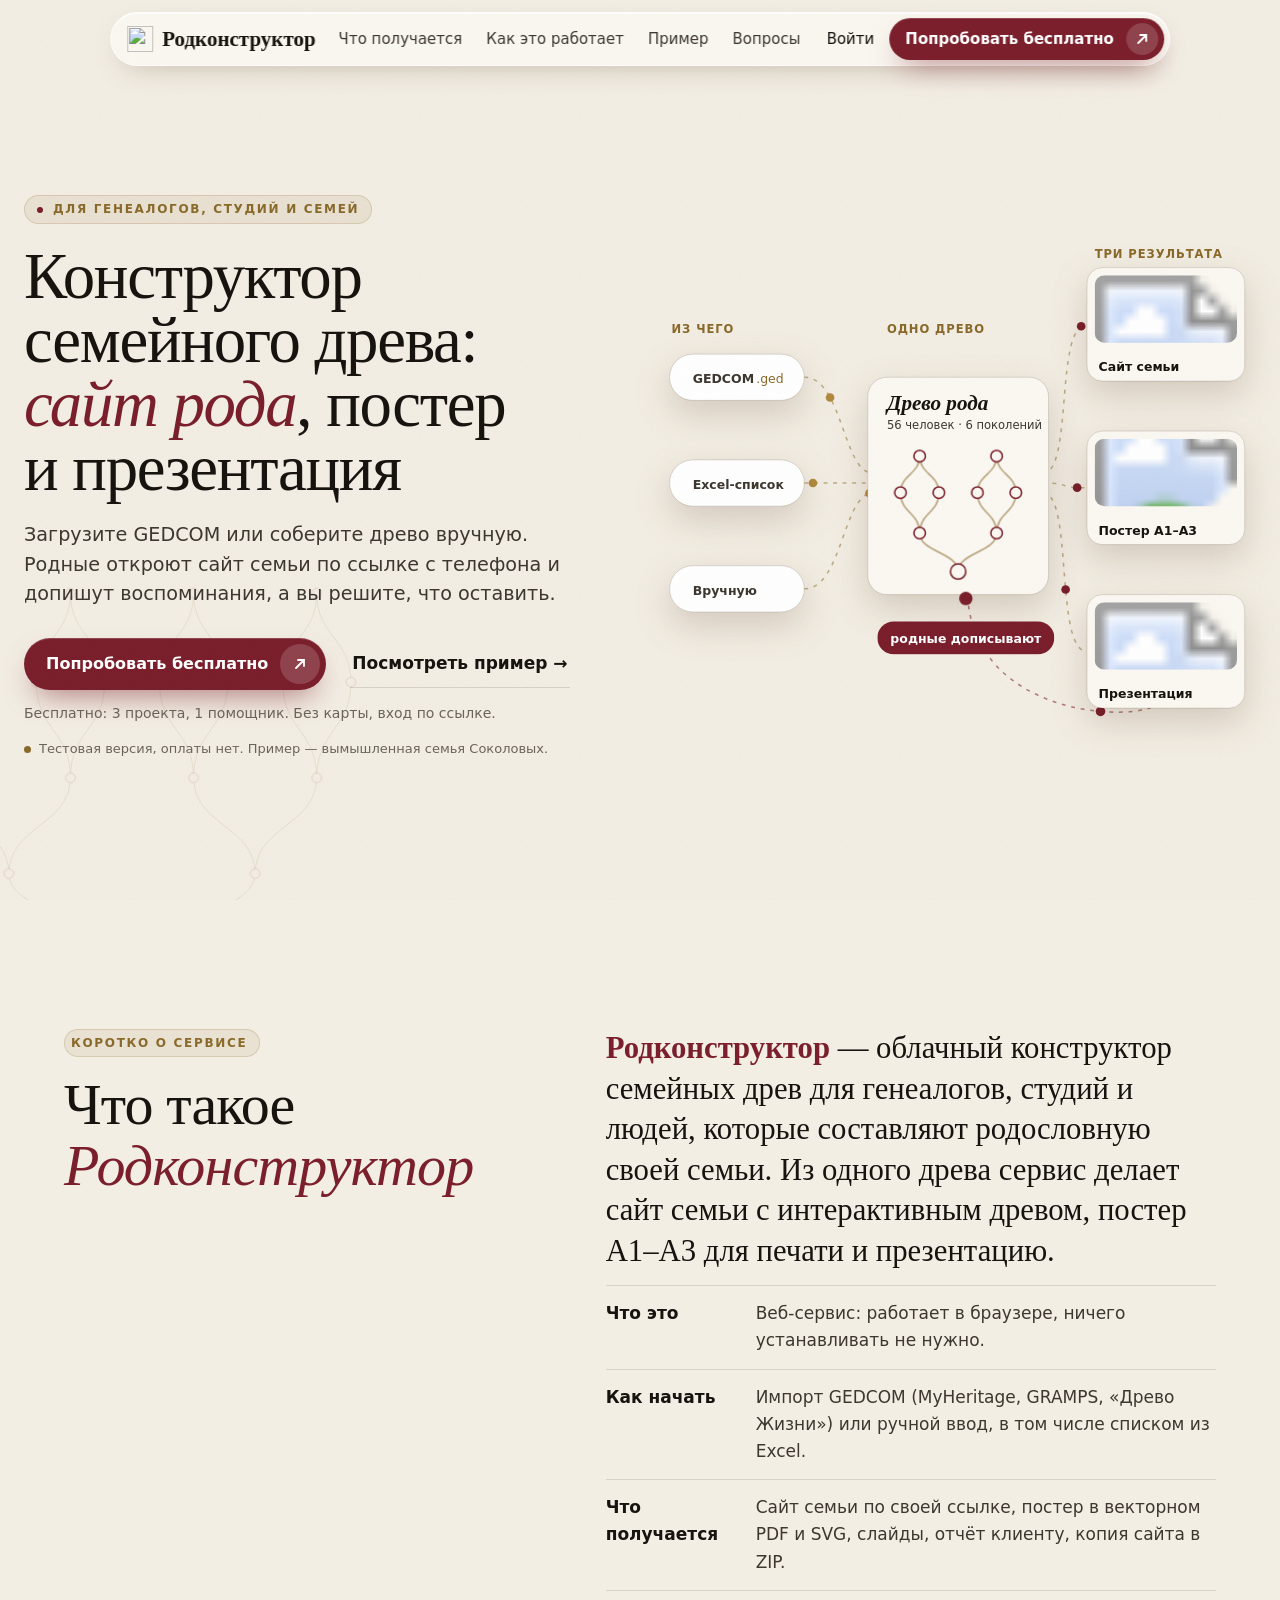
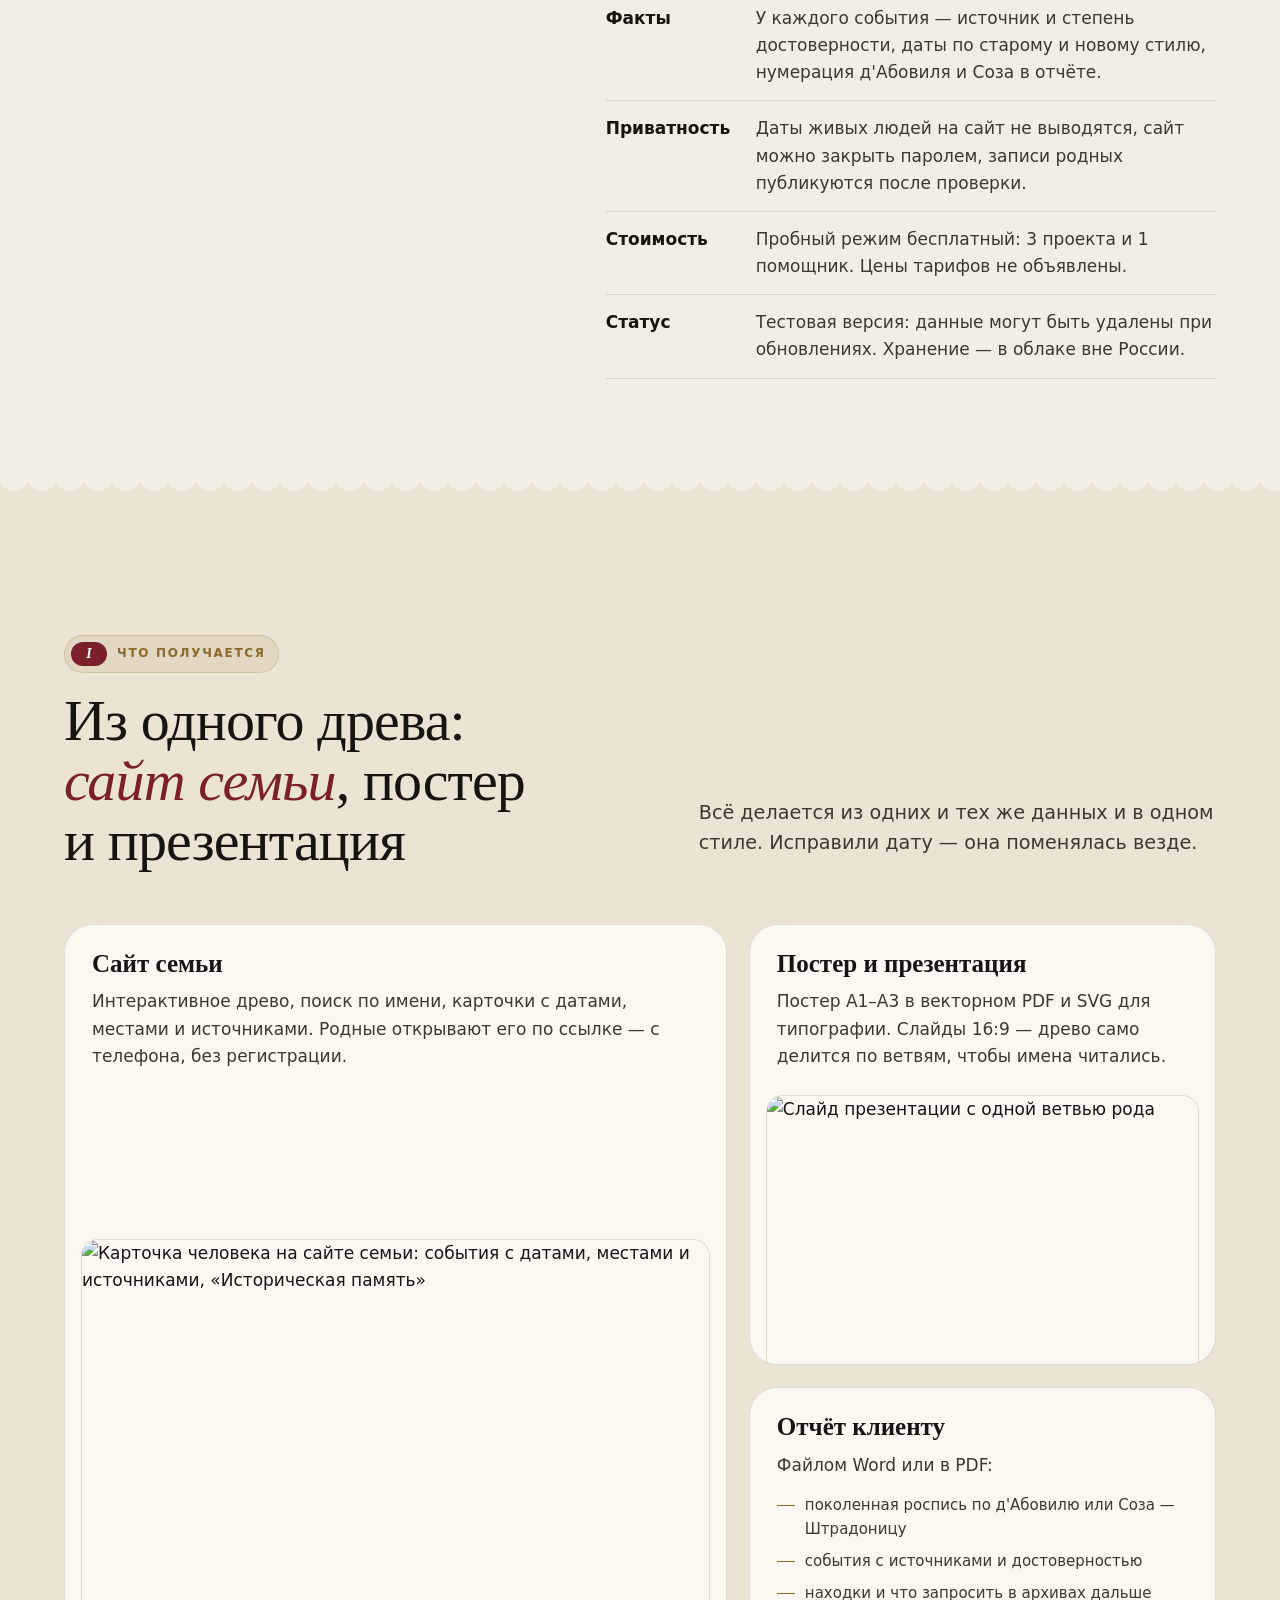
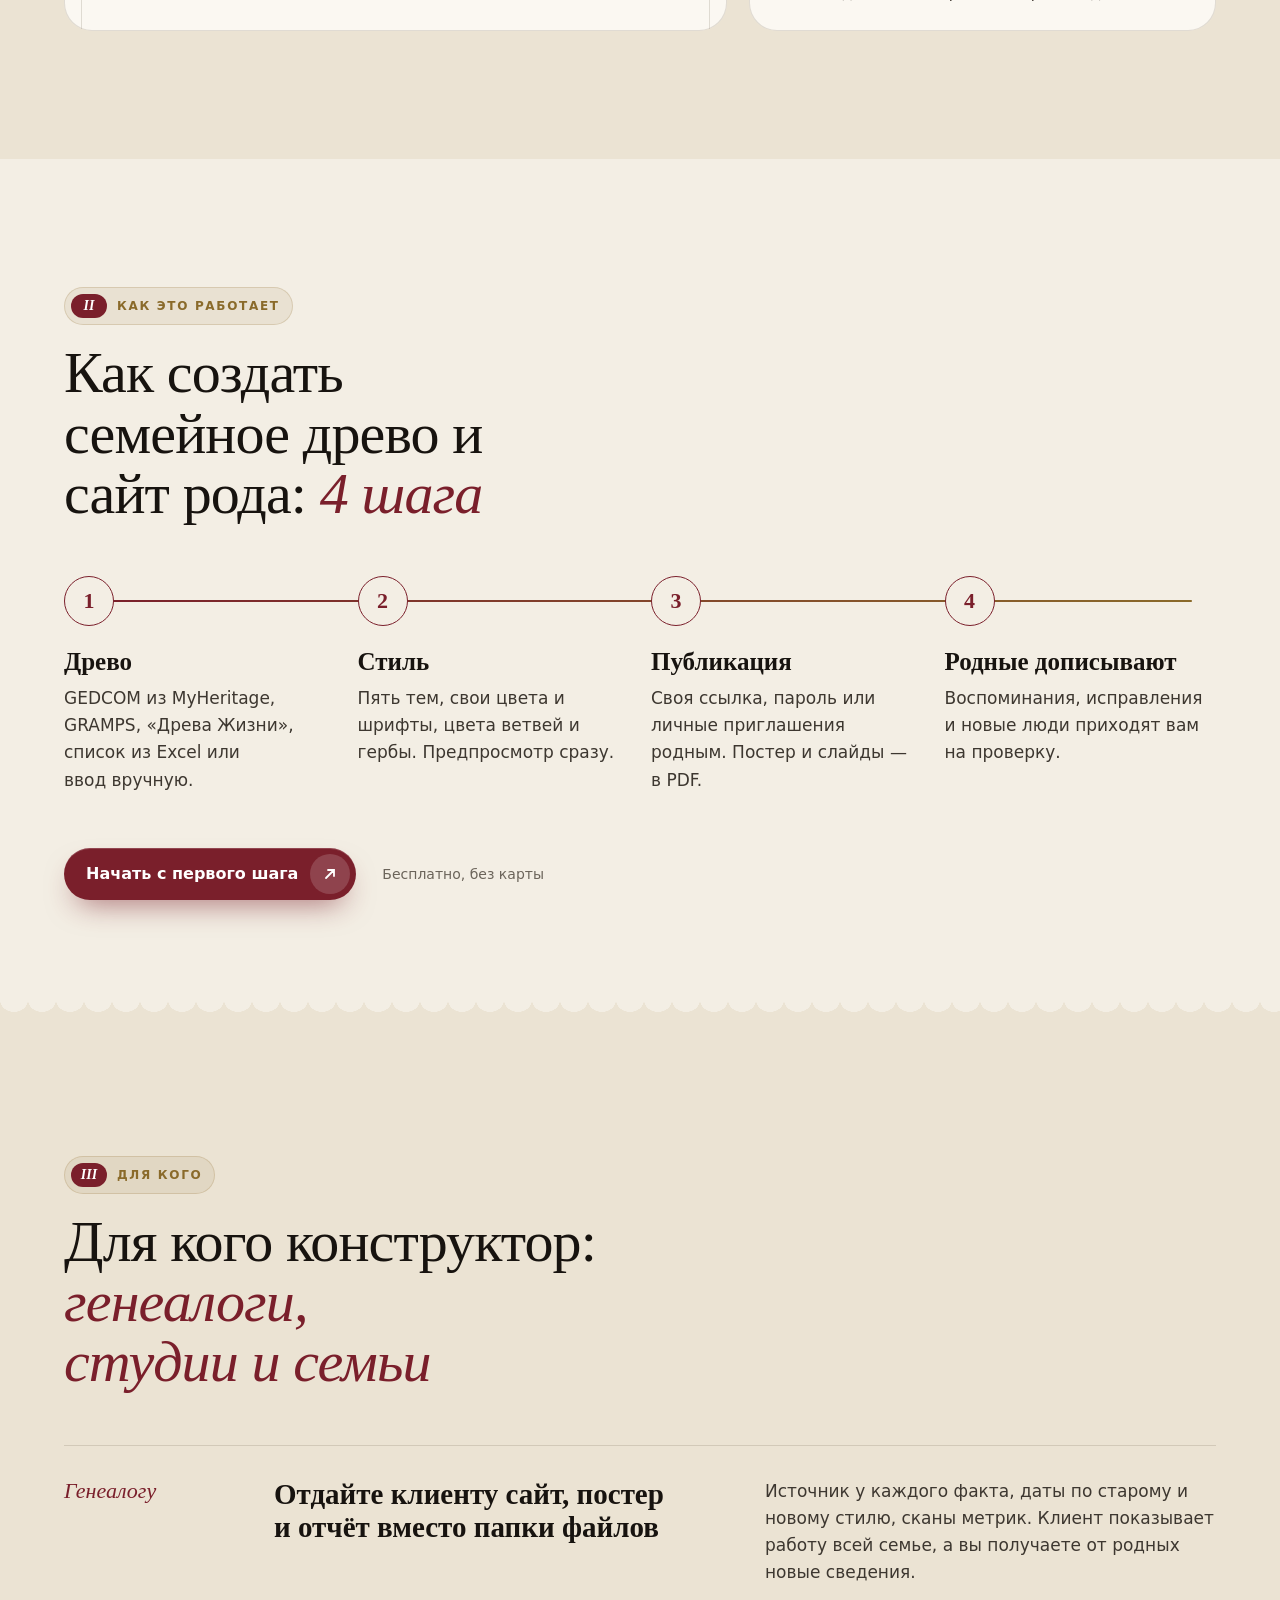
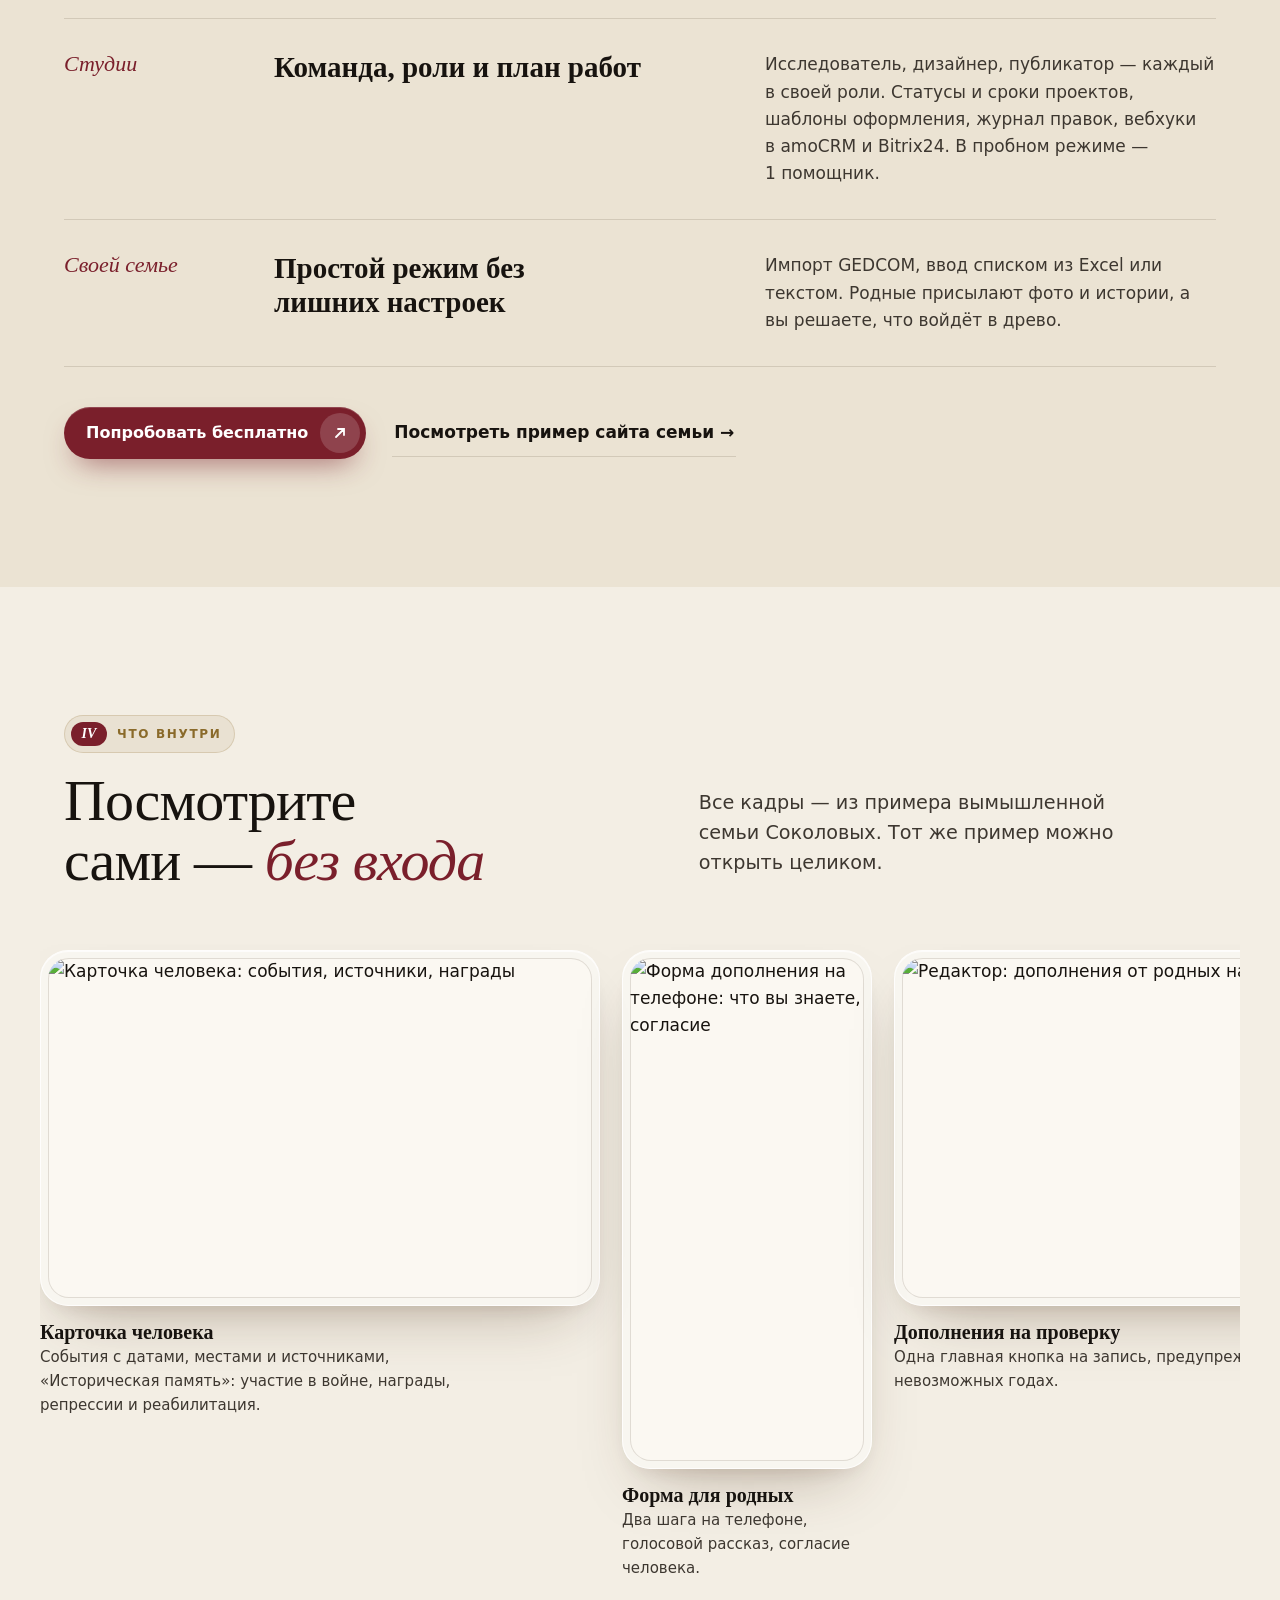
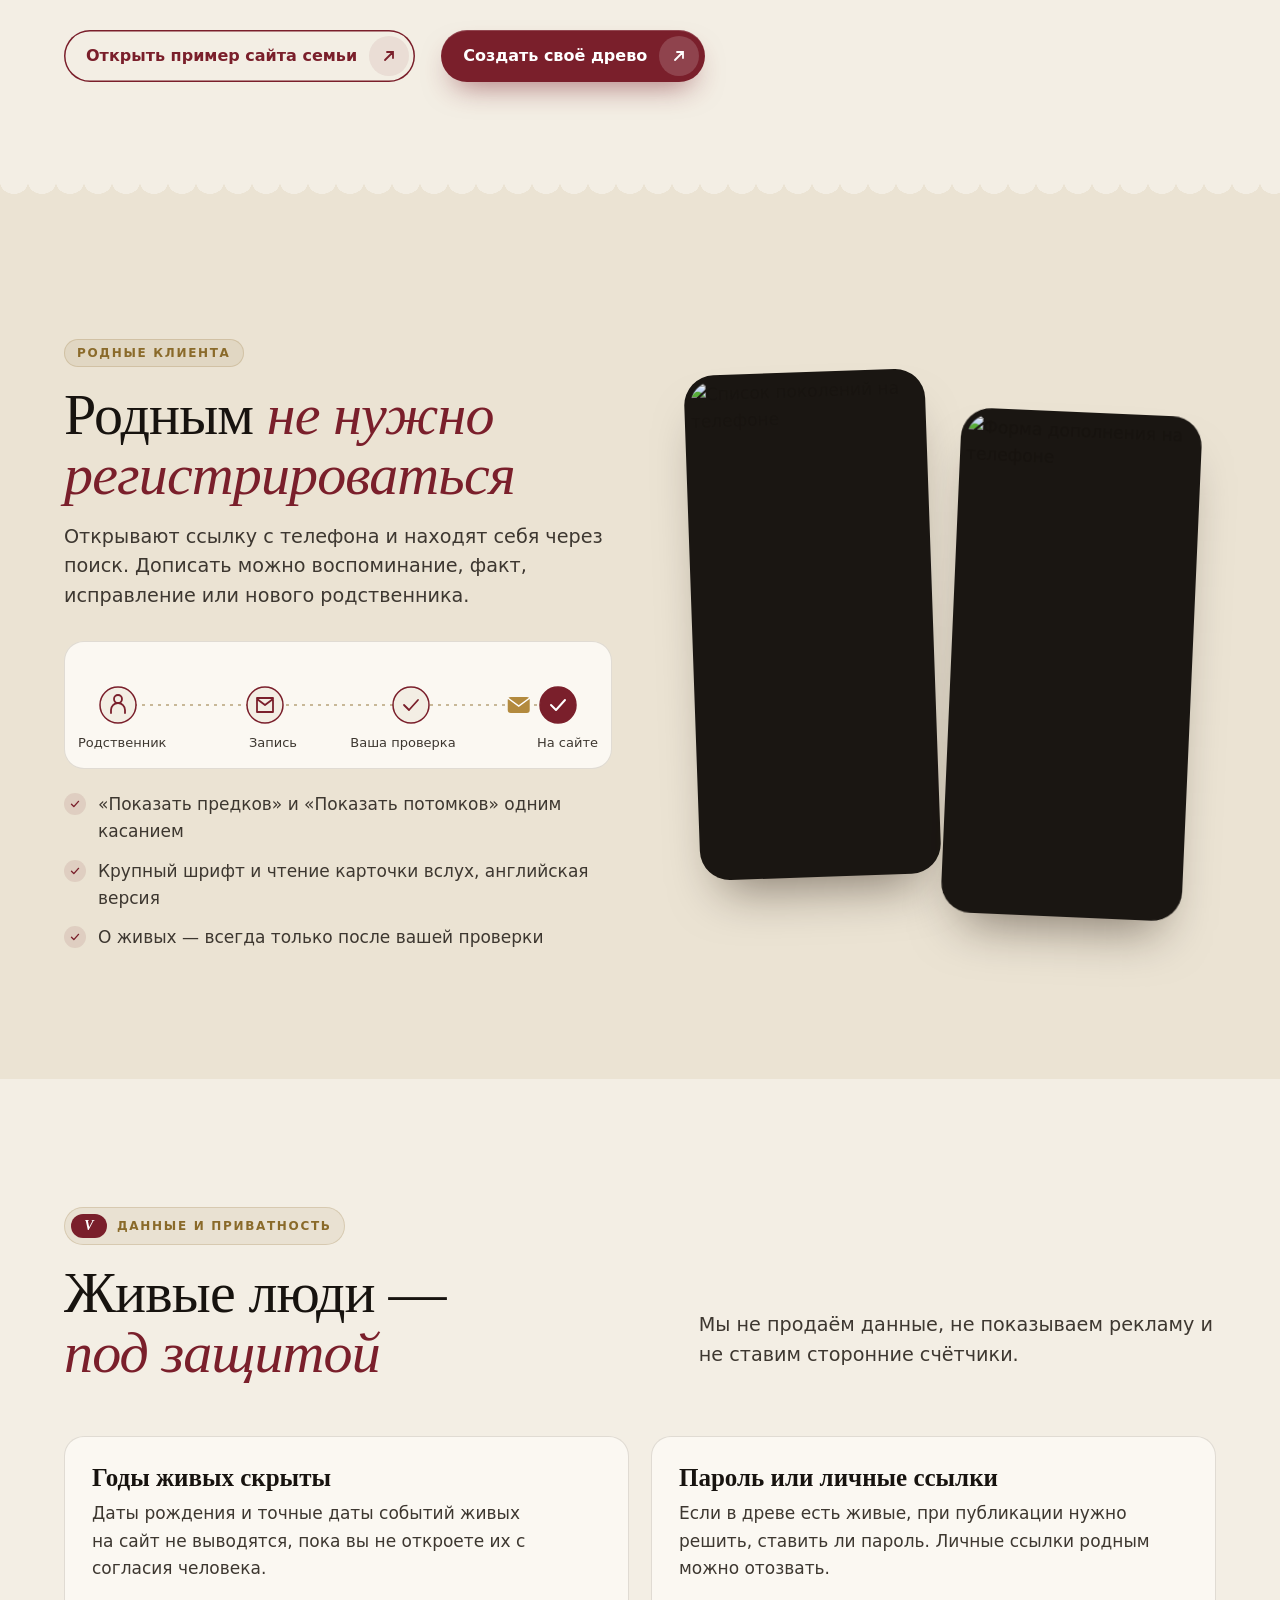
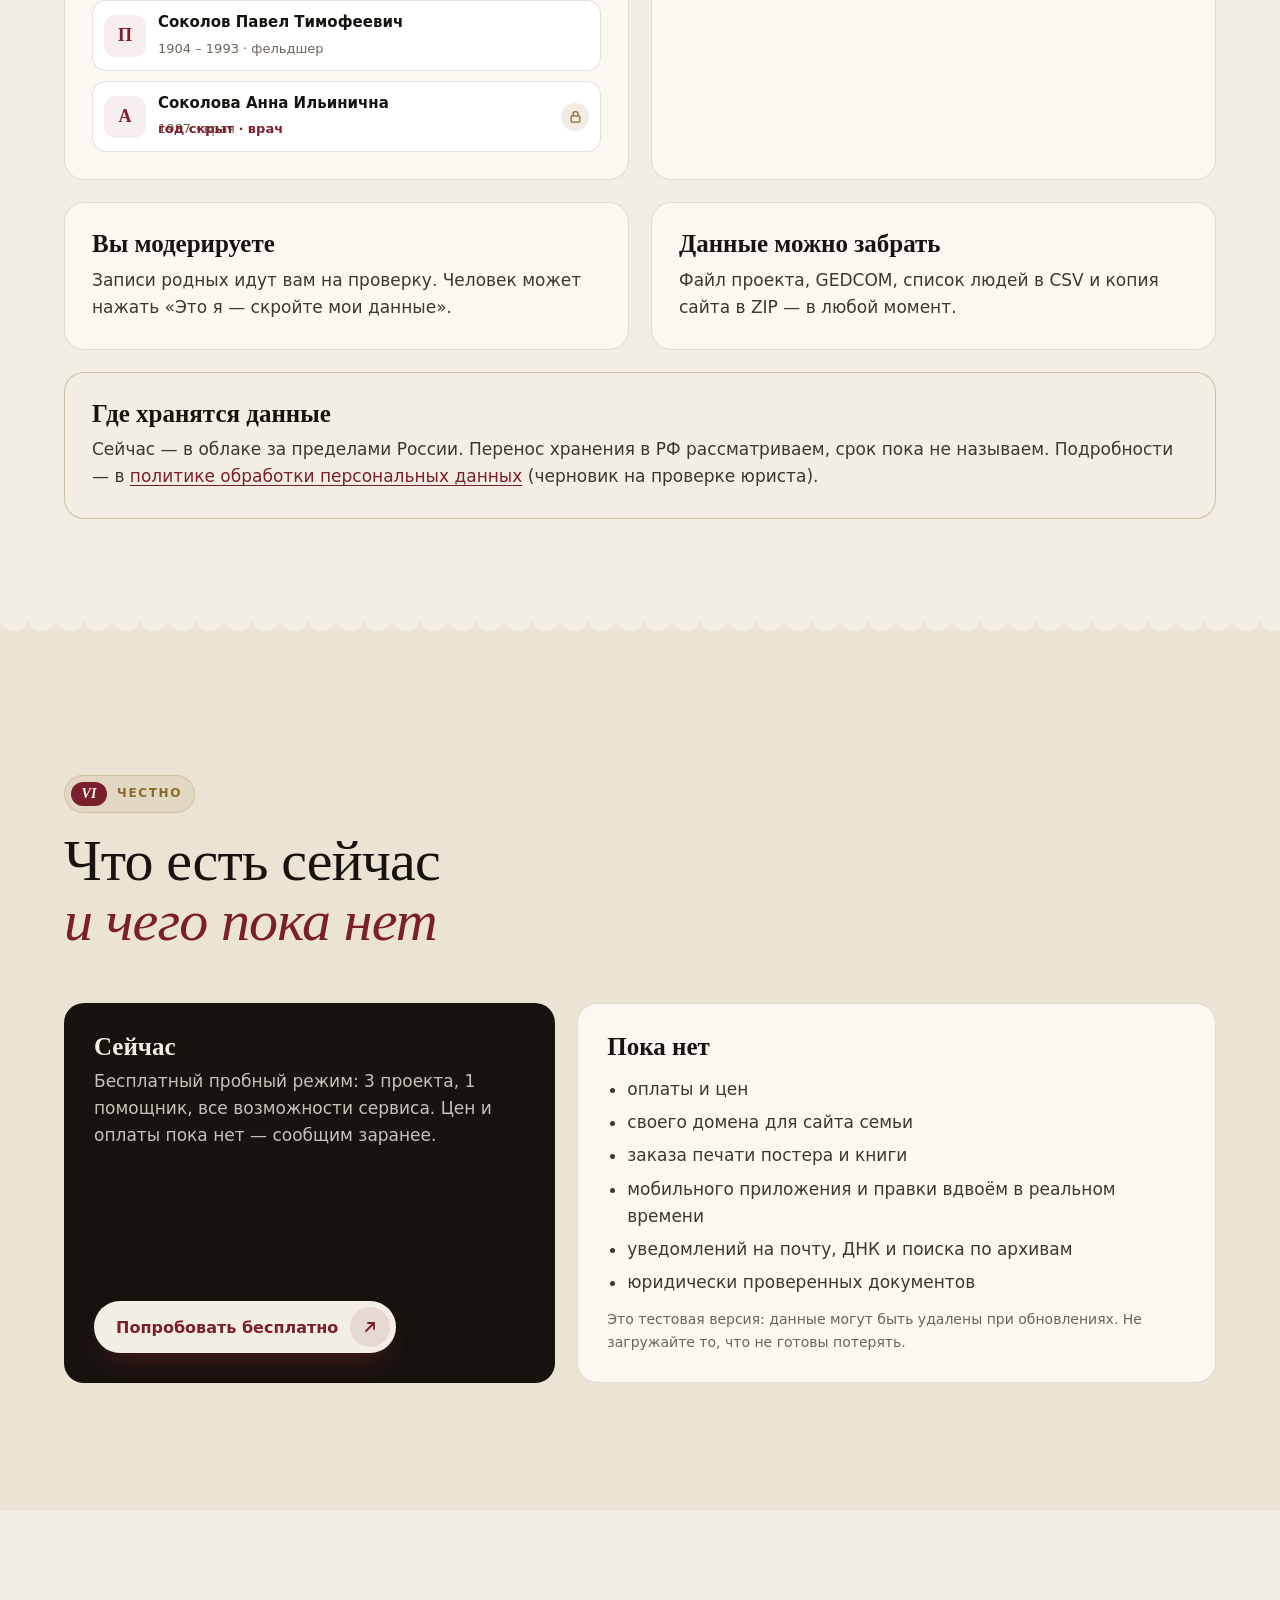
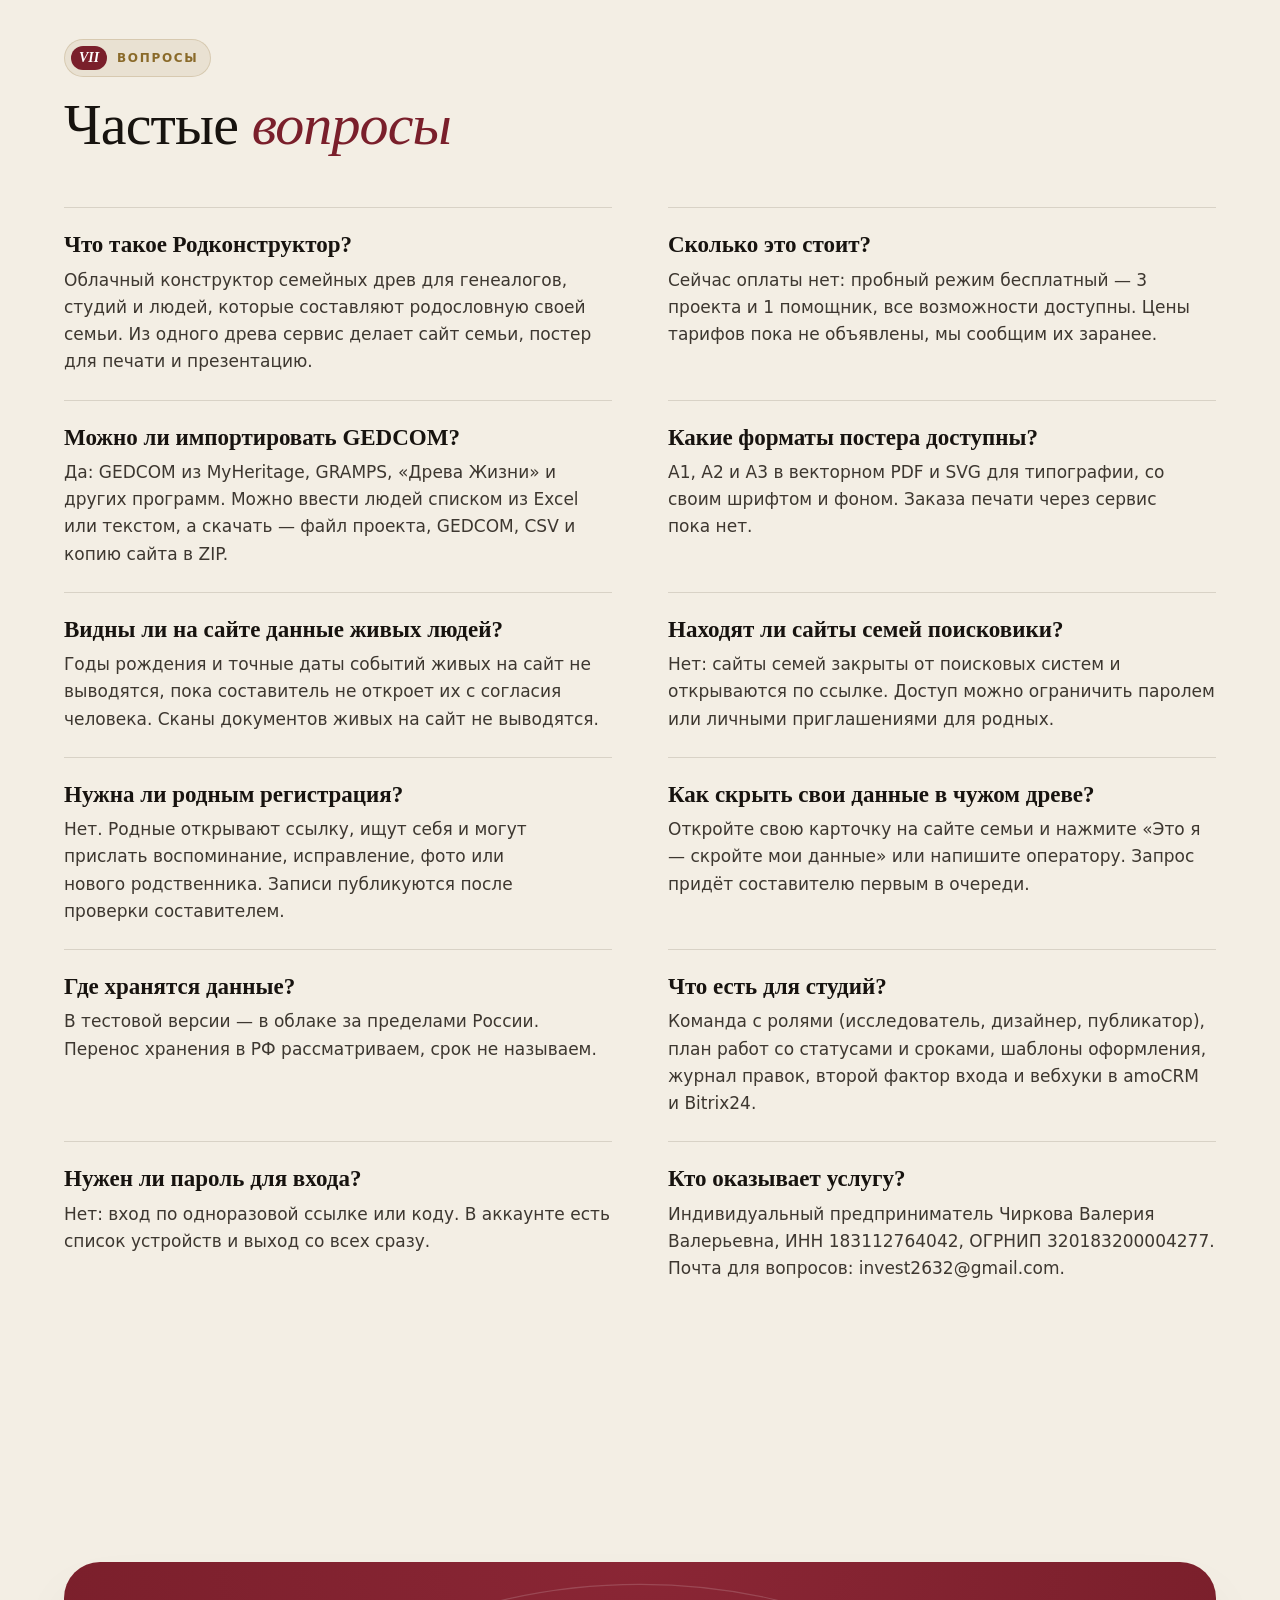
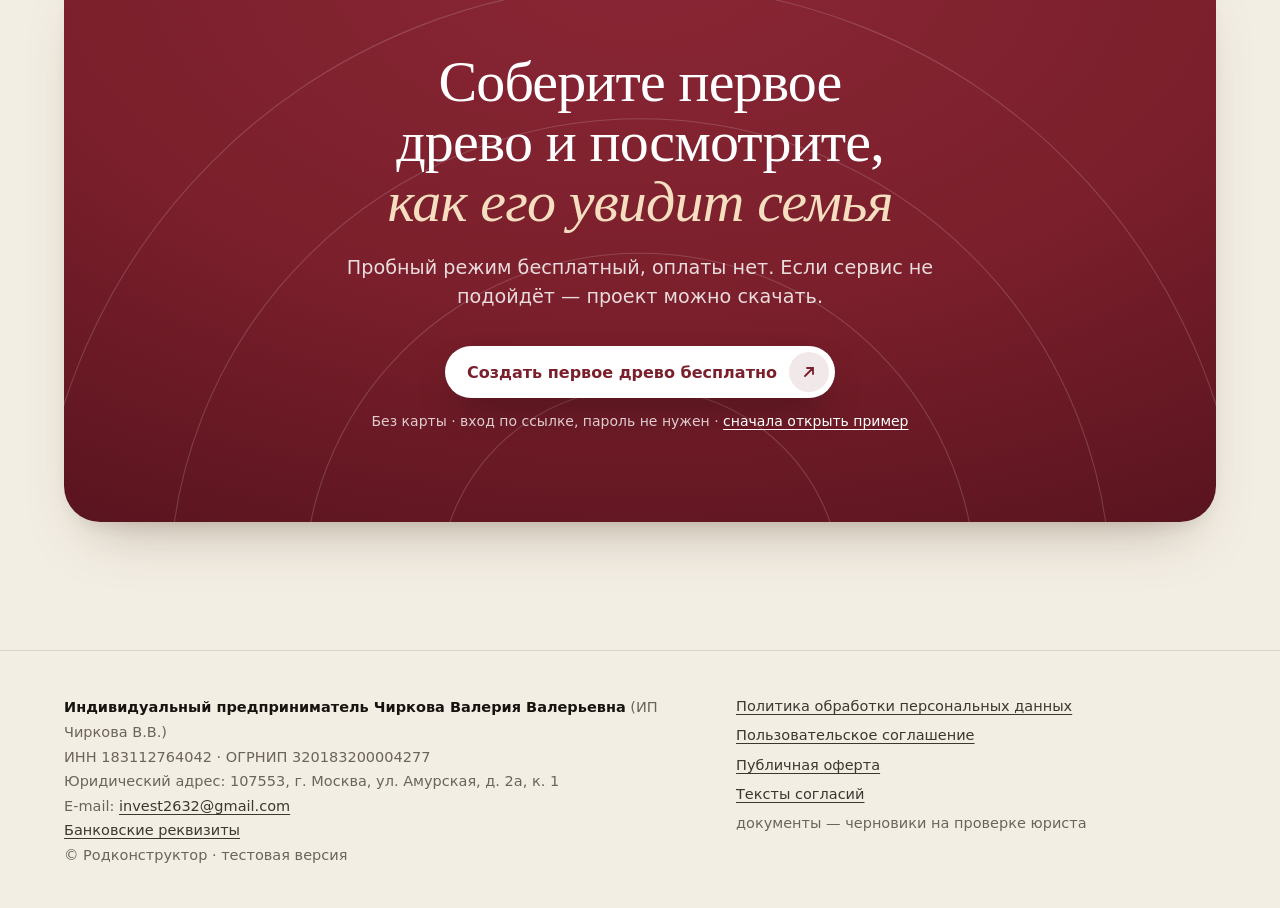
==== commit 3b43d428: "Анимированная инфографика, первый экран на любом устройстве, кнопки действия, реквизиты ИП Co-Author" ====
--- a/index.html
+++ b/index.html
@@ -30,7 +30,8 @@
 <link rel="stylesheet" href="/rodkonstruktor/render/fonts/g/onest.css">
 <script type="application/ld+json">
 {"@context":"https://schema.org","@graph":[
- {"@type":"Organization","@id":"https://aevkone.github.io/rodkonstruktor/#org","name":"Родконструктор","url":"https://aevkone.github.io/rodkonstruktor/","logo":"https://aevkone.github.io/rodkonstruktor/apple-touch-icon.png"},
+ {"@type":"Organization","@id":"https://aevkone.github.io/rodkonstruktor/#org","name":"Родконструктор","legalName":"Индивидуальный предприниматель Чиркова Валерия Валерьевна","taxID":"183112764042","email":"invest2632@gmail.com","url":"https://aevkone.github.io/rodkonstruktor/","logo":"https://aevkone.github.io/rodkonstruktor/apple-touch-icon.png",
+  "address":{"@type":"PostalAddress","postalCode":"107553","addressLocality":"Москва","streetAddress":"ул. Амурская, д. 2а, к. 1","addressCountry":"RU"}},
  {"@type":"WebSite","@id":"https://aevkone.github.io/rodkonstruktor/#website","url":"https://aevkone.github.io/rodkonstruktor/","name":"Родконструктор","inLanguage":"ru","publisher":{"@id":"https://aevkone.github.io/rodkonstruktor/#org"}},
  {"@type":"SoftwareApplication","@id":"https://aevkone.github.io/rodkonstruktor/#app","name":"Родконструктор","applicationCategory":"LifestyleApplication","operatingSystem":"Web","inLanguage":"ru","url":"https://aevkone.github.io/rodkonstruktor/",
   "description":"Онлайн-конструктор семейного древа для генеалогов, студий и семей: из одного древа получается сайт семьи, постер для печати и презентация. Тестовая версия.",
@@ -40,134 +41,169 @@
  {"@type":"WebPage","@id":"https://aevkone.github.io/rodkonstruktor/#webpage","url":"https://aevkone.github.io/rodkonstruktor/","name":"Родконструктор — онлайн-конструктор семейного древа и сайта рода","isPartOf":{"@id":"https://aevkone.github.io/rodkonstruktor/#website"},"about":{"@id":"https://aevkone.github.io/rodkonstruktor/#app"},"inLanguage":"ru"}
 ]}
 </script>
-<script type="application/ld+json">{"@context": "https://schema.org", "@type": "FAQPage", "mainEntity": [{"@type": "Question", "name": "Что такое Родконструктор?", "acceptedAnswer": {"@type": "Answer", "text": "Облачный конструктор семейных древ для генеалогов, студий и людей, которые составляют родословную своей семьи. Из одного древа сервис делает сайт семьи, постер для печати и презентацию."}}, {"@type": "Question", "name": "Сколько это стоит?", "acceptedAnswer": {"@type": "Answer", "text": "Сейчас оплаты нет: пробный режим бесплатный — 3 проекта и 1 помощник, все возможности доступны. Цены тарифов пока не объявлены, мы сообщим их заранее."}}, {"@type": "Question", "name": "Можно ли импортировать GEDCOM?", "acceptedAnswer": {"@type": "Answer", "text": "Да: GEDCOM из MyHeritage, GRAMPS, «Древа Жизни» и других программ. Можно ввести людей списком из Excel или текстом, а скачать — файл проекта, GEDCOM, CSV и копию сайта в ZIP."}}, {"@type": "Question", "name": "Какие форматы постера доступны?", "acceptedAnswer": {"@type": "Answer", "text": "А1, А2 и А3 в векторном PDF и SVG для типографии, со своим шрифтом и фоном. Заказа печати через сервис пока нет."}}, {"@type": "Question", "name": "Видны ли на сайте данные живых людей?", "acceptedAnswer": {"@type": "Answer", "text": "Годы рождения и точные даты событий живых на сайт не выводятся, пока составитель не откроет их с согласия человека. Сканы документов живых на сайт не выводятся."}}, {"@type": "Question", "name": "Находят ли сайты семей поисковики?", "acceptedAnswer": {"@type": "Answer", "text": "Нет: сайты семей закрыты от поисковых систем и открываются по ссылке. Доступ можно ограничить паролем или личными приглашениями для родных."}}, {"@type": "Question", "name": "Нужна ли родным регистрация?", "acceptedAnswer": {"@type": "Answer", "text": "Нет. Родные открывают ссылку, ищут себя и могут прислать воспоминание, исправление, фото или нового родственника. Записи публикуются после проверки составителем."}}, {"@type": "Question", "name": "Как скрыть свои данные в чужом древе?", "acceptedAnswer": {"@type": "Answer", "text": "Откройте свою карточку на сайте семьи и нажмите «Это я — скройте мои данные» или напишите оператору. Запрос придёт составителю первым в очереди."}}, {"@type": "Question", "name": "Где хранятся данные?", "acceptedAnswer": {"@type": "Answer", "text": "В тестовой версии — в облаке за пределами России. Перенос хранения в РФ рассматриваем, срок не называем."}}, {"@type": "Question", "name": "Что есть для студий?", "acceptedAnswer": {"@type": "Answer", "text": "Команда с ролями (исследователь, дизайнер, публикатор), план работ со статусами и сроками, шаблоны оформления, журнал правок, второй фактор входа и вебхуки в amoCRM и Bitrix24."}}, {"@type": "Question", "name": "Нужен ли пароль для входа?", "acceptedAnswer": {"@type": "Answer", "text": "Нет: вход по одноразовой ссылке или коду. В аккаунте есть список устройств и выход со всех сразу."}}, {"@type": "Question", "name": "Что будет с проектом при обновлениях?", "acceptedAnswer": {"@type": "Answer", "text": "Это тестовая версия: данные могут быть удалены при обновлениях. Удалённый проект 30 дней лежит в корзине, его можно восстановить."}}]}</script>
+<script type="application/ld+json">{"@context": "https://schema.org", "@type": "FAQPage", "mainEntity": [{"@type": "Question", "name": "Что такое Родконструктор?", "acceptedAnswer": {"@type": "Answer", "text": "Облачный конструктор семейных древ для генеалогов, студий и людей, которые составляют родословную своей семьи. Из одного древа сервис делает сайт семьи, постер для печати и презентацию."}}, {"@type": "Question", "name": "Сколько это стоит?", "acceptedAnswer": {"@type": "Answer", "text": "Сейчас оплаты нет: пробный режим бесплатный — 3 проекта и 1 помощник, все возможности доступны. Цены тарифов пока не объявлены, мы сообщим их заранее."}}, {"@type": "Question", "name": "Можно ли импортировать GEDCOM?", "acceptedAnswer": {"@type": "Answer", "text": "Да: GEDCOM из MyHeritage, GRAMPS, «Древа Жизни» и других программ. Можно ввести людей списком из Excel или текстом, а скачать — файл проекта, GEDCOM, CSV и копию сайта в ZIP."}}, {"@type": "Question", "name": "Какие форматы постера доступны?", "acceptedAnswer": {"@type": "Answer", "text": "А1, А2 и А3 в векторном PDF и SVG для типографии, со своим шрифтом и фоном. Заказа печати через сервис пока нет."}}, {"@type": "Question", "name": "Видны ли на сайте данные живых людей?", "acceptedAnswer": {"@type": "Answer", "text": "Годы рождения и точные даты событий живых на сайт не выводятся, пока составитель не откроет их с согласия человека. Сканы документов живых на сайт не выводятся."}}, {"@type": "Question", "name": "Находят ли сайты семей поисковики?", "acceptedAnswer": {"@type": "Answer", "text": "Нет: сайты семей закрыты от поисковых систем и открываются по ссылке. Доступ можно ограничить паролем или личными приглашениями для родных."}}, {"@type": "Question", "name": "Нужна ли родным регистрация?", "acceptedAnswer": {"@type": "Answer", "text": "Нет. Родные открывают ссылку, ищут себя и могут прислать воспоминание, исправление, фото или нового родственника. Записи публикуются после проверки составителем."}}, {"@type": "Question", "name": "Как скрыть свои данные в чужом древе?", "acceptedAnswer": {"@type": "Answer", "text": "Откройте свою карточку на сайте семьи и нажмите «Это я — скройте мои данные» или напишите оператору. Запрос придёт составителю первым в очереди."}}, {"@type": "Question", "name": "Где хранятся данные?", "acceptedAnswer": {"@type": "Answer", "text": "В тестовой версии — в облаке за пределами России. Перенос хранения в РФ рассматриваем, срок не называем."}}, {"@type": "Question", "name": "Что есть для студий?", "acceptedAnswer": {"@type": "Answer", "text": "Команда с ролями (исследователь, дизайнер, публикатор), план работ со статусами и сроками, шаблоны оформления, журнал правок, второй фактор входа и вебхуки в amoCRM и Bitrix24."}}, {"@type": "Question", "name": "Нужен ли пароль для входа?", "acceptedAnswer": {"@type": "Answer", "text": "Нет: вход по одноразовой ссылке или коду. В аккаунте есть список устройств и выход со всех сразу."}}, {"@type": "Question", "name": "Кто оказывает услугу?", "acceptedAnswer": {"@type": "Answer", "text": "Индивидуальный предприниматель Чиркова Валерия Валерьевна, ИНН 183112764042, ОГРНИП 320183200004277. Почта для вопросов: invest2632@gmail.com."}}]}</script>
 <style>
 :root{
-  --paper:#f3eee4;--paper-2:#ece5d7;--card:#fbf8f2;--ink:#17130f;--ink-2:#3d3730;--muted:#6b645a;--line:rgba(60,45,25,.13);
-  --wine:#7a1f2b;--wine-2:#5e1520;--gold:#8a6a2a;
+  --paper:#f3eee4;--paper-2:#ebe3d3;--card:#fbf8f2;--ink:#17130f;--ink-2:#3d3730;--muted:#6b645a;--line:rgba(60,45,25,.14);
+  --wine:#7a1f2b;--wine-2:#5e1520;--gold:#8a6a2a;--gold-2:#b38a3e;
   --serif:"Cormorant Garamond",Georgia,serif;--sans:Onest,system-ui,-apple-system,"Segoe UI",sans-serif;
   --ease:cubic-bezier(.32,.72,0,1);--ease-out:cubic-bezier(.16,1,.3,1);
-  --r-xl:28px;--r-lg:20px;--shadow:0 30px 60px -28px rgba(70,40,15,.35),0 10px 24px -14px rgba(70,40,15,.18)
+  --r-xl:28px;--r-lg:20px;--shadow:0 30px 60px -28px rgba(70,40,15,.35),0 10px 24px -14px rgba(70,40,15,.18);
+  --vh:1vh
 }
+@supports (height:1svh){:root{--vh:1svh}}
 *{box-sizing:border-box}
 html{scroll-behavior:smooth;-webkit-text-size-adjust:100%}
-body{margin:0;background:var(--paper);color:var(--ink);font-family:var(--sans);font-size:17px;line-height:1.6;text-rendering:optimizeLegibility}
+body{margin:0;background:var(--paper);color:var(--ink);font-family:var(--sans);font-size:17px;line-height:1.6;text-rendering:optimizeLegibility;counter-reset:gen;overflow-x:hidden}
 body::after{content:"";position:fixed;inset:0;pointer-events:none;z-index:3;opacity:.05;mix-blend-mode:multiply;
   background-image:url("data:image/svg+xml,%3Csvg xmlns='http://www.w3.org/2000/svg' width='160' height='160'%3E%3Cfilter id='n'%3E%3CfeTurbulence type='fractalNoise' baseFrequency='.9' numOctaves='3' stitchTiles='stitch'/%3E%3C/filter%3E%3Crect width='100%25' height='100%25' filter='url(%23n)'/%3E%3C/svg%3E")}
 a{color:var(--wine);text-underline-offset:3px}
 img{max-width:100%;height:auto;display:block}
 h1,h2,h3{font-family:var(--serif);font-weight:500;color:var(--ink);text-wrap:balance;margin:0}
-h1{font-size:clamp(42px,6.6vw,86px);line-height:.99;letter-spacing:-.02em}
 h1 em,h2 em{font-style:italic;color:var(--wine)}
-h2{font-size:clamp(34px,4.8vw,60px);line-height:1.03;letter-spacing:-.015em}
-h3{font-size:26px;line-height:1.15;font-weight:600}
+h2{font-size:clamp(32px,4.6vw,58px);line-height:1.04;letter-spacing:-.015em}
+h3{font-size:25px;line-height:1.15;font-weight:600}
 p{margin:0 0 14px;text-wrap:pretty}
 .wrap{width:min(1200px,100%);margin:0 auto;padding:0 24px}
 .skip{position:absolute;left:12px;top:-60px;background:var(--ink);color:#fff;padding:10px 14px;border-radius:10px;z-index:20}
 .skip:focus{top:12px}
 :focus-visible{outline:2px solid var(--wine);outline-offset:3px;border-radius:6px}
-.tag{display:inline-flex;align-items:center;gap:8px;font:600 12px/1.2 var(--sans);letter-spacing:.14em;text-transform:uppercase;color:var(--gold);background:rgba(138,106,42,.09);border:1px solid rgba(138,106,42,.2);padding:7px 12px;border-radius:999px}
-.tag::before{content:"";flex:none;width:6px;height:6px;border-radius:50%;background:var(--wine)}
-.lead{font-size:clamp(18px,1.6vw,21px);line-height:1.55;color:var(--ink-2);max-width:56ch}
+.tag{display:inline-flex;align-items:center;gap:10px;font:600 12px/1.2 var(--sans);letter-spacing:.14em;text-transform:uppercase;color:var(--gold);background:rgba(138,106,42,.09);border:1px solid rgba(138,106,42,.2);padding:6px 12px 6px 6px;border-radius:999px}
+/* разделы пронумерованы как поколения в родословной росписи: I, II, III… */
+.head .tag{counter-increment:gen}
+.head .tag::before{content:counter(gen,upper-roman);display:grid;place-items:center;min-width:24px;height:24px;padding:0 6px;border-radius:999px;background:var(--wine);color:#fff;font:italic 600 14px/1 var(--serif);letter-spacing:0;text-transform:none}
+.hero .tag{padding-left:12px}.hero .tag::before{content:"";width:6px;height:6px;border-radius:50%;background:var(--wine)}
+.lead{font-size:clamp(17px,1.5vw,20px);line-height:1.55;color:var(--ink-2);max-width:56ch}
 .muted{color:var(--muted)}
 
 /* навигация-«остров» */
-.nav{position:fixed;top:14px;left:50%;transform:translateX(-50%);z-index:10;display:flex;align-items:center;gap:6px;padding:6px 6px 6px 18px;
-  background:rgba(251,248,242,.8);backdrop-filter:blur(14px) saturate(1.3);-webkit-backdrop-filter:blur(14px) saturate(1.3);
-  border:1px solid rgba(255,255,255,.7);box-shadow:0 10px 30px -14px rgba(70,40,15,.35),inset 0 1px 0 rgba(255,255,255,.8);border-radius:999px;width:max-content;max-width:calc(100% - 24px)}
-.logo{display:flex;align-items:center;gap:9px;font:600 21px/1 var(--serif);color:var(--ink);text-decoration:none;margin-right:10px;white-space:nowrap}
-.logo img{width:26px;height:26px}
+.nav{position:fixed;top:12px;left:50%;transform:translateX(-50%);z-index:10;display:flex;align-items:center;gap:4px;padding:5px 5px 5px 16px;
+  background:rgba(251,248,242,.82);backdrop-filter:blur(14px) saturate(1.3);-webkit-backdrop-filter:blur(14px) saturate(1.3);
+  border:1px solid rgba(255,255,255,.7);box-shadow:0 10px 30px -14px rgba(70,40,15,.35),inset 0 1px 0 rgba(255,255,255,.8);border-radius:999px;width:max-content;max-width:calc(100% - 20px)}
+.logo{display:flex;align-items:center;gap:9px;font:600 21px/1 var(--serif);color:var(--ink);text-decoration:none;margin-right:8px;white-space:nowrap;min-width:0}
+.logo img{width:26px;height:26px;flex:none}
 .nav .links{display:flex;gap:2px}
-.nav .links a{color:var(--ink-2);text-decoration:none;font-size:15px;padding:9px 12px;border-radius:999px;transition:background .3s var(--ease),color .3s}
+.nav .links a{color:var(--ink-2);text-decoration:none;font-size:15px;padding:9px 11px;border-radius:999px;transition:background .3s var(--ease),color .3s}
 .nav .links a:hover{background:rgba(122,31,43,.07);color:var(--wine)}
-.nav .login{color:var(--ink);text-decoration:none;font-size:15px;padding:9px 12px}
+.nav .login{color:var(--ink);text-decoration:none;font-size:15px;padding:9px 11px}
 
 /* кнопки: «кнопка в кнопке» */
-.btn{--h:52px;display:inline-flex;align-items:center;gap:12px;height:var(--h);padding:0 6px 0 22px;border-radius:999px;font:600 16px/1 var(--sans);text-decoration:none;white-space:nowrap;
-  transition:transform .5s var(--ease),background .4s var(--ease),box-shadow .5s var(--ease)}
-.btn .ic{display:grid;place-items:center;width:40px;height:40px;border-radius:50%;transition:transform .5s var(--ease)}
+.btn{--h:52px;display:inline-flex;align-items:center;justify-content:space-between;gap:12px;min-height:var(--h);padding:5px 6px 5px 22px;border-radius:999px;font:600 16px/1.2 var(--sans);text-decoration:none;
+  transition:transform .5s var(--ease),background .4s var(--ease),box-shadow .5s var(--ease);max-width:100%;text-align:left}
+.btn .ic{flex:none;display:grid;place-items:center;width:40px;height:40px;border-radius:50%;transition:transform .5s var(--ease)}
 .btn .ic svg{width:16px;height:16px}
 .btn:hover .ic{transform:translate(3px,-2px) scale(1.06)}
 .btn:active{transform:scale(.97)}
 .btn.primary{background:var(--wine);color:#fff;box-shadow:0 14px 30px -12px rgba(122,31,43,.65),inset 0 1px 0 rgba(255,255,255,.18)}
 .btn.primary:hover{background:var(--wine-2);box-shadow:0 18px 36px -12px rgba(122,31,43,.7)}
 .btn.primary .ic{background:rgba(255,255,255,.16)}
-.btn.small{--h:42px;font-size:15px;padding-left:16px}
+.btn.ghost{color:var(--wine);box-shadow:inset 0 0 0 1.5px var(--wine)}
+.btn.ghost .ic{background:rgba(122,31,43,.08)}
+.btn.small{--h:42px;font-size:15px;padding-left:16px;white-space:nowrap}
 .btn.small .ic{width:32px;height:32px}
-.link-arrow{display:inline-flex;align-items:center;gap:8px;font-weight:600;color:var(--ink);text-decoration:none;padding:12px 4px;border-bottom:1.5px solid var(--line);transition:border-color .3s,color .3s}
+.link-arrow{display:inline-flex;align-items:center;gap:8px;font-weight:600;color:var(--ink);text-decoration:none;padding:10px 2px;border-bottom:1.5px solid var(--line);transition:border-color .3s,color .3s}
 .link-arrow:hover{border-color:var(--wine);color:var(--wine)}
-.micro{font-size:14px;color:var(--muted);margin-top:14px}
-
-/* первый экран */
-.hero{position:relative;padding:150px 0 100px;min-height:100dvh;display:flex;align-items:center;overflow:hidden}
-.hero .wrap{display:grid;grid-template-columns:minmax(0,1.02fr) minmax(0,1fr);gap:56px;align-items:center}
-.hero h1{margin:22px 0 22px}
-.hero .actions{display:flex;flex-wrap:wrap;align-items:center;gap:14px 26px;margin-top:30px}
-.hero .note{margin-top:20px;font-size:14px;color:var(--muted);display:flex;gap:8px;align-items:flex-start}
-.hero .note::before{content:"";flex:none;width:7px;height:7px;border-radius:50%;background:var(--gold);margin-top:8px}
-.tree-bg{position:absolute;right:-6%;top:6%;width:min(760px,62vw);height:auto;z-index:0;pointer-events:none}
+.micro{font-size:14px;color:var(--muted);margin:12px 0 0}
+.cta-row{display:flex;flex-wrap:wrap;align-items:center;gap:12px 26px;margin-top:40px}
+
+/* ── первый экран: всё до кнопки помещается в окно на любом устройстве ── */
+.hero{position:relative;padding:calc(76px + 3 * var(--vh)) 0 calc(4 * var(--vh));min-height:calc(100 * var(--vh));display:flex;align-items:center;overflow:hidden}
+.hero .wrap{display:grid;grid-template-columns:minmax(0,1fr) minmax(0,1.02fr);gap:clamp(24px,4vw,56px);align-items:center;width:min(1280px,100%)}
+.hero h1{font-size:clamp(28px,min(5.6vw,7.2 * var(--vh)),84px);line-height:.99;letter-spacing:-.02em;margin:clamp(10px,2.2 * var(--vh),22px) 0}
+.hero .lead{font-size:clamp(15px,min(1.5vw,2.3 * var(--vh)),20px)}
+.hero .actions{display:flex;flex-wrap:wrap;align-items:center;gap:10px 24px;margin-top:clamp(14px,3.2 * var(--vh),32px)}
+.hero .micro{font-size:clamp(12px,1.6 * var(--vh),14px)}
+.hero .note{margin-top:clamp(8px,1.6 * var(--vh),18px);font-size:13px;color:var(--muted);display:flex;gap:8px}
+.hero .note::before{content:"";flex:none;width:7px;height:7px;border-radius:50%;background:var(--gold);margin-top:7px}
+
+/* инфографика первого экрана: источники → древо → три результата, родные дописывают */
+.info{position:relative;width:100%;max-height:calc(100 * var(--vh) - 130px);aspect-ratio:620/520;margin-left:auto}
+.info svg{width:100%;height:100%;display:block;overflow:visible}
+.ig text{font-family:var(--sans);fill:var(--ink)}
+.ig .t-s{font:italic 600 22px var(--serif);fill:var(--ink)}
+.ig .t-c{font:500 13px var(--sans);fill:var(--ink-2)}
+.ig .t-x{font:600 12px var(--sans);letter-spacing:.08em;fill:var(--gold)}
+.ig .card{fill:var(--card);stroke:rgba(60,45,25,.16)}
+.ig .pill{fill:#fff;stroke:rgba(60,45,25,.16)}
+.ig .wire{fill:none;stroke:rgba(138,106,42,.5);stroke-width:1.6;stroke-dasharray:4 6}
+.ig .wire.back{stroke:rgba(122,31,43,.55)}
+.ig .dot{fill:var(--wine)}
+.ig .dot.g{fill:var(--gold-2)}
+.ig .tl{fill:none;stroke:rgba(138,106,42,.6);stroke-width:1.6;stroke-linecap:round}
+.ig .tn{fill:var(--card);stroke:var(--wine);stroke-width:1.6}
+.ig .shadow{filter:drop-shadow(0 14px 18px rgba(70,40,15,.18))}
+/* выход по очереди */
+.ig .s{opacity:0;transform-box:fill-box;transform-origin:center}
+.go .ig .s{animation:igIn .7s var(--ease-out) forwards;animation-delay:calc(var(--i) * 140ms + 150ms)}
+@keyframes igIn{from{opacity:0;transform:translateY(14px) scale(.96)}to{opacity:1;transform:none}}
+.ig .tl{stroke-dasharray:var(--len,120);stroke-dashoffset:var(--len,120)}
+.go .ig .tl{animation:draw 1.2s var(--ease-out) forwards;animation-delay:calc(var(--i) * 80ms + 700ms)}
+.go .ig .wire{animation:flow 1.4s linear infinite}
+@keyframes flow{to{stroke-dashoffset:-20}}
+@keyframes draw{to{stroke-dashoffset:0}}
+.ig .pulse{transform-box:fill-box;transform-origin:center;animation:pulse 2.4s ease-in-out infinite}
+@keyframes pulse{50%{transform:scale(1.08)}}
+
+.tree-bg{position:absolute;left:-10%;bottom:-10%;width:min(520px,42vw);height:auto;z-index:0;pointer-events:none;opacity:.28}
 .tree-bg path{fill:none;stroke:rgba(138,106,42,.42);stroke-width:1.4;stroke-linecap:round;stroke-dasharray:var(--len);stroke-dashoffset:var(--len)}
-.tree-bg circle{fill:var(--paper);stroke:rgba(122,31,43,.55);stroke-width:1.4;transform-box:fill-box;transform-origin:center;transform:scale(0);opacity:0}
+.tree-bg circle{fill:var(--paper);stroke:rgba(122,31,43,.5);stroke-width:1.4;transform-box:fill-box;transform-origin:center;transform:scale(0);opacity:0}
 .go .tree-bg path{animation:draw 1.8s var(--ease-out) forwards;animation-delay:calc(var(--i) * 90ms + 200ms)}
 .go .tree-bg circle{animation:pop .7s var(--ease-out) forwards;animation-delay:calc(var(--i) * 90ms + 700ms)}
-@keyframes draw{to{stroke-dashoffset:0}}
 @keyframes pop{to{transform:scale(1);opacity:1}}
-.stage{position:relative;z-index:1}
-.bezel{padding:7px;border-radius:var(--r-xl);background:rgba(255,255,255,.45);border:1px solid rgba(255,255,255,.75);box-shadow:var(--shadow),inset 0 1px 0 rgba(255,255,255,.7)}
-.bezel>.core{border-radius:calc(var(--r-xl) - 7px);overflow:hidden;background:var(--card);box-shadow:inset 0 0 0 1px var(--line)}
-.stage .main{transform:rotate(-1.2deg)}
-.stage .phone{position:absolute;right:-16px;bottom:-46px;width:31%;border-radius:30px;padding:6px;background:#1a1612;box-shadow:0 30px 50px -20px rgba(30,15,5,.55);transform:rotate(3deg)}
-.stage .phone img{border-radius:24px}
-.stage .chip{position:absolute;left:-22px;bottom:16%;display:flex;gap:10px;align-items:center;background:var(--card);border:1px solid var(--line);border-radius:16px;padding:10px 14px;box-shadow:var(--shadow);font-size:14px;line-height:1.35;max-width:250px;animation:float 6s ease-in-out infinite}
-.stage .chip b{display:block;font-size:14px}
-.stage .chip i{flex:none;width:34px;height:34px;border-radius:10px;background:rgba(122,31,43,.09);display:grid;place-items:center;color:var(--wine);font-style:normal;font-size:18px}
-@keyframes float{50%{transform:translateY(-8px)}}
+.hero .wrap>*{position:relative;z-index:1}
 
 /* секции */
-section{position:relative;padding:clamp(80px,11vw,150px) 0}
-.head{display:grid;grid-template-columns:minmax(0,1fr) minmax(0,.9fr);gap:28px 60px;align-items:end;margin-bottom:56px}
+section{position:relative;padding:clamp(76px,10vw,140px) 0}
+.head{display:grid;grid-template-columns:minmax(0,1fr) minmax(0,.9fr);gap:24px 60px;align-items:end;margin-bottom:52px}
 .head .tag{margin-bottom:18px}
 .alt{background:var(--paper-2)}
+.alt::before{content:"";position:absolute;left:0;right:0;top:-1px;height:28px;background:var(--paper-2);-webkit-mask:radial-gradient(14px 12px at 14px 0,transparent 98%,#000) 0 0/28px 28px repeat-x;mask:radial-gradient(14px 12px at 14px 0,transparent 98%,#000) 0 0/28px 28px repeat-x;transform:translateY(-27px)}
 
 /* коротко о сервисе */
-.about{display:grid;grid-template-columns:minmax(0,1fr) minmax(0,1.15fr);gap:40px 64px;align-items:start}
-.about>div:first-child{position:sticky;top:110px}
-.about .def{font:500 clamp(24px,2.6vw,32px)/1.3 var(--serif);color:var(--ink)}
+.about{display:grid;grid-template-columns:minmax(0,.9fr) minmax(0,1.15fr);gap:36px 64px;align-items:start}
+.about>div:first-child{position:sticky;top:100px}
+.about .def{font:500 clamp(23px,2.4vw,31px)/1.32 var(--serif);color:var(--ink)}
 .about .def b{color:var(--wine);font-weight:600}
-.facts{display:grid;grid-template-columns:170px minmax(0,1fr);margin:0;border-top:1px solid var(--line)}
+.facts{display:grid;grid-template-columns:150px minmax(0,1fr);margin:0;border-top:1px solid var(--line)}
 .facts dt,.facts dd{margin:0;padding:14px 0;border-bottom:1px solid var(--line)}
-.facts dt{font-weight:600;color:var(--ink)}
+.facts dt{font-weight:600;color:var(--ink);padding-right:12px}
 .facts dd{color:var(--ink-2)}
 
 /* «три вещи» — асимметричная сетка */
 .bento{display:grid;grid-template-columns:repeat(12,minmax(0,1fr));gap:22px}
 .tile{position:relative;border-radius:var(--r-xl);background:var(--card);box-shadow:inset 0 0 0 1px var(--line);overflow:hidden;display:flex;flex-direction:column;transition:transform .7s var(--ease),box-shadow .7s var(--ease)}
 .tile:hover{transform:translateY(-4px);box-shadow:inset 0 0 0 1px var(--line),var(--shadow)}
-.tile .txt{padding:26px 28px 30px}
+.tile .txt{padding:26px 28px 26px}
 .tile .txt p{color:var(--ink-2);margin:10px 0 0}
-.tile .pic{margin:0 18px;border-radius:16px 16px 0 0;overflow:hidden;box-shadow:0 0 0 1px var(--line);margin-top:auto}
+.tile .pic{margin:auto 18px 0;border-radius:16px 16px 0 0;overflow:hidden;box-shadow:0 0 0 1px var(--line)}
 .tile .pic img{width:100%;aspect-ratio:16/10;object-fit:cover;object-position:top;transition:transform 1.2s var(--ease)}
 .tile:hover .pic img{transform:scale(1.03)}
 .t-site{grid-column:span 7;grid-row:span 2}
-.t-poster{grid-column:span 5}
-.t-report{grid-column:span 5}
+.t-poster,.t-report{grid-column:span 5}
 .t-report .list{margin:14px 0 0;padding:0;list-style:none;display:grid;gap:8px}
 .t-report .list li{display:flex;gap:10px;font-size:15px;color:var(--ink-2)}
 .t-report .list li::before{content:"";flex:none;width:18px;height:1px;background:var(--gold);margin-top:12px}
 
-/* шаги */
+/* инфографика 2: шаги с бегущей точкой */
 .steps{position:relative;display:grid;grid-template-columns:repeat(4,minmax(0,1fr));gap:22px;margin:0;padding:0;list-style:none}
-.steps::before{content:"";position:absolute;left:24px;right:24px;top:24px;height:1px;background:linear-gradient(90deg,var(--wine),var(--gold));transform-origin:left;transform:scaleX(0);transition:transform 1.6s var(--ease-out) .2s}
-.steps.in::before{transform:scaleX(1)}
-.steps li{position:relative;padding-top:70px}
-.steps li .n{position:absolute;top:0;left:0;width:49px;height:49px;border-radius:50%;display:grid;place-items:center;background:var(--paper-2);border:1px solid var(--wine);color:var(--wine);font:600 22px/1 var(--serif)}
+.track{position:absolute;left:24px;right:24px;top:24px;height:2px;background:rgba(138,106,42,.25);border-radius:2px;overflow:visible}
+.track i{position:absolute;inset:0;background:linear-gradient(90deg,var(--wine),var(--gold));transform-origin:left;transform:scaleX(0);transition:transform 1.6s var(--ease-out) .2s;border-radius:2px}
+.steps.in .track i{transform:scaleX(1)}
+.track b{position:absolute;top:-5px;left:0;width:12px;height:12px;border-radius:50%;background:var(--wine);box-shadow:0 0 0 6px rgba(122,31,43,.15);opacity:0}
+.steps.in .track b{animation:run 6s var(--ease) 1.6s infinite}
+@keyframes run{0%{left:0;opacity:0}6%{opacity:1}88%{opacity:1}100%{left:calc(100% - 12px);opacity:0}}
+.steps li{position:relative;padding-top:72px}
+.steps li.track{position:absolute;padding:0}
+.steps li .n{position:absolute;top:0;left:0;width:50px;height:50px;border-radius:50%;display:grid;place-items:center;background:var(--paper);border:1.5px solid var(--wine);color:var(--wine);font:600 22px/1 var(--serif);z-index:1}
+.steps.in li .n{animation:ping 6s var(--ease) infinite;animation-delay:calc(1.6s + var(--k) * 1.45s)}
+@keyframes ping{0%,12%,100%{background:var(--paper);color:var(--wine);transform:none}4%{background:var(--wine);color:#fff;transform:scale(1.12)}}
 .steps li p{color:var(--ink-2);margin-top:8px}
 
 /* для кого */
-.who article{display:grid;grid-template-columns:180px minmax(0,1fr) minmax(0,1fr);gap:24px 40px;padding:34px 0;border-top:1px solid var(--line);align-items:start}
+.who article{display:grid;grid-template-columns:170px minmax(0,1fr) minmax(0,1fr);gap:20px 40px;padding:32px 0;border-top:1px solid var(--line);align-items:start}
 .who article:last-of-type{border-bottom:1px solid var(--line)}
 .who .k{font:500 italic 22px/1.2 var(--serif);color:var(--wine)}
-.who h3{font-size:30px}
+.who h3{font-size:29px}
 .who p{color:var(--ink-2);margin:0}
 
 /* галерея «что внутри» */
@@ -176,11 +212,25 @@
 .gallery figure.tall{flex-basis:min(250px,52vw)}
 .gallery figcaption{margin-top:14px;font-size:15px;color:var(--ink-2);max-width:46ch}
 .gallery figcaption b{display:block;font:600 20px/1.25 var(--serif);color:var(--ink)}
-.gallery .core img{width:100%}
-.gal-foot{display:flex;flex-wrap:wrap;gap:16px 28px;align-items:center;margin-top:24px}
-
-/* родные */
+.bezel{padding:7px;border-radius:var(--r-xl);background:rgba(255,255,255,.45);border:1px solid rgba(255,255,255,.75);box-shadow:var(--shadow),inset 0 1px 0 rgba(255,255,255,.7)}
+.bezel>.core{border-radius:calc(var(--r-xl) - 7px);overflow:hidden;background:var(--card);box-shadow:inset 0 0 0 1px var(--line)}
+.bezel .core img{width:100%}
+
+/* инфографика 3: путь записи родственника */
 .split{display:grid;grid-template-columns:minmax(0,1fr) minmax(0,1fr);gap:56px;align-items:center}
+.flow{margin-top:30px;border-radius:var(--r-lg);background:var(--card);box-shadow:inset 0 0 0 1px var(--line);padding:18px 14px}
+.flow svg{width:100%;height:auto;display:block;overflow:visible}
+.fl-l{display:grid;grid-template-columns:repeat(4,minmax(0,1fr));text-align:center;font-size:13px;line-height:1.25;color:var(--ink-2);margin-top:6px}
+.fl-l span:first-child{text-align:left}.fl-l span:last-child{text-align:right}
+.flow text{font-family:var(--sans);font-size:12.5px;fill:var(--ink-2)}
+.flow .nd{fill:var(--paper);stroke:var(--wine);stroke-width:1.5}
+.flow .nd.ok{fill:var(--wine)}
+.flow .ln{stroke:rgba(138,106,42,.45);stroke-width:2;stroke-dasharray:3 5}
+.flow .env{transform-box:fill-box}
+.flow .st{opacity:0;animation:stIn 6s infinite}
+.flow .st.a{animation-delay:0s}.flow .st.b{animation-delay:0s}
+@keyframes stIn{0%,60%{opacity:0}70%,92%{opacity:1}100%{opacity:0}}
+.flow .chk{opacity:0;animation:stIn 6s infinite}
 .phones{position:relative;display:flex;gap:18px;justify-content:center;padding-bottom:40px}
 .phones .ph{width:44%;border-radius:30px;padding:6px;background:#1a1612;box-shadow:0 30px 50px -22px rgba(30,15,5,.5)}
 .phones .ph img{border-radius:24px}
@@ -190,18 +240,37 @@
 .checks li{display:flex;gap:12px;color:var(--ink-2)}
 .checks li::before{content:"";flex:none;width:22px;height:22px;border-radius:50%;margin-top:2px;background:rgba(122,31,43,.1) url("data:image/svg+xml,%3Csvg xmlns='http://www.w3.org/2000/svg' viewBox='0 0 24 24' fill='none' stroke='%237a1f2b' stroke-width='2.4' stroke-linecap='round' stroke-linejoin='round'%3E%3Cpath d='M6 12.5l4 4 8-9'/%3E%3C/svg%3E") center/14px no-repeat}
 
-/* приватность */
+/* инфографика 4: даты живых скрываются */
 .privacy{display:grid;grid-template-columns:repeat(2,minmax(0,1fr));gap:22px}
 .privacy>div{padding:28px;border-radius:var(--r-lg);background:var(--card);box-shadow:inset 0 0 0 1px var(--line)}
 .privacy>div p{color:var(--ink-2);margin:8px 0 0}
 .privacy .wide{grid-column:1/-1;background:transparent;box-shadow:inset 0 0 0 1px rgba(138,106,42,.35)}
+.demo{display:grid;gap:10px;margin-top:18px}
+.pc{display:grid;grid-template-columns:42px minmax(0,1fr) auto;gap:12px;align-items:center;background:#fff;border-radius:14px;padding:10px 12px;box-shadow:inset 0 0 0 1px var(--line)}
+.pc .av{width:42px;height:42px;border-radius:12px;background:rgba(122,31,43,.08);display:grid;place-items:center;font:600 18px var(--serif);color:var(--wine)}
+.pc b{display:block;font-size:15px}.pc small{color:var(--muted);font-size:13px}
+.yr{position:relative;display:inline-block;min-width:112px;height:20px;vertical-align:middle}
+.yr span{position:absolute;left:0;top:0;white-space:nowrap;font-size:13px;transition:none}
+.live .yr .y{animation:hideY 5s var(--ease) infinite}
+.live .yr .h{animation:showH 5s var(--ease) infinite;color:var(--wine);font-weight:600}
+@keyframes hideY{0%,30%{opacity:1;filter:none;transform:none}45%,90%{opacity:0;filter:blur(4px);transform:translateY(-6px)}100%{opacity:1}}
+@keyframes showH{0%,35%{opacity:0;transform:translateY(6px)}50%,88%{opacity:1;transform:none}100%{opacity:0}}
+.pc .lk{width:28px;height:28px;border-radius:50%;display:grid;place-items:center;background:rgba(138,106,42,.12)}
+.live .lk{animation:lock 5s var(--ease) infinite}
+@keyframes lock{0%,35%{background:rgba(138,106,42,.12);transform:none}50%,88%{background:var(--wine);transform:scale(1.1)}}
+.live .lk svg{stroke:var(--gold)}
+.live .lk path.sh{animation:shackle 5s var(--ease) infinite}
+@keyframes shackle{0%,35%{transform:translateY(-3px)}50%,88%{transform:none}}
+.pc .lk svg{width:15px;height:15px;fill:none;stroke-width:2;stroke-linecap:round}
 
 /* есть / нет */
 .now{display:grid;grid-template-columns:minmax(0,1fr) minmax(0,1.3fr);gap:22px}
 .now>div{border-radius:var(--r-lg);padding:30px}
-.now .yes{background:var(--ink);color:#f3eee4}
+.now .yes{background:var(--ink);color:#f3eee4;display:flex;flex-direction:column;align-items:flex-start;gap:6px}
 .now .yes h3{color:#f3eee4}
 .now .yes p{color:rgba(243,238,228,.8)}
+.now .yes .btn{margin-top:auto;background:#f3eee4;color:var(--wine)}
+.now .yes .btn .ic{background:rgba(122,31,43,.1)}
 .now .no{box-shadow:inset 0 0 0 1px var(--line);background:var(--card)}
 .now ul{margin:14px 0 0;padding-left:20px;color:var(--ink-2)}
 .now li{margin:6px 0}
@@ -213,71 +282,90 @@
 .faq p{color:var(--ink-2);margin:0}
 
 /* финал */
-.final .box{position:relative;overflow:hidden;text-align:center;border-radius:36px;padding:clamp(48px,7vw,96px) 24px;background:radial-gradient(120% 140% at 50% 0%,#8a2635 0%,var(--wine) 45%,#4a0f19 100%);color:#fff;box-shadow:var(--shadow)}
+.final .box{position:relative;overflow:hidden;text-align:center;border-radius:36px;padding:clamp(48px,7vw,96px) clamp(18px,4vw,40px);background:radial-gradient(120% 140% at 50% 0%,#8a2635 0%,var(--wine) 45%,#4a0f19 100%);color:#fff;box-shadow:var(--shadow)}
 .final h2{color:#fff;max-width:19ch;margin:0 auto;position:relative}
 .final .lead{color:rgba(255,255,255,.84);margin:20px auto 0;position:relative}
 .final .btn.primary{position:relative;background:#fff;color:var(--wine);margin-top:34px;box-shadow:0 18px 40px -14px rgba(0,0,0,.45)}
 .final .btn.primary .ic{background:rgba(122,31,43,.1)}
 .final .btn.primary:hover{background:#fff7ef}
-.final .micro{position:relative;color:rgba(255,255,255,.75)}
+.final .micro{position:relative;color:rgba(255,255,255,.78)}
 .final a.sub{color:#fff}
 .final .rings{position:absolute;inset:0;width:100%;height:100%;pointer-events:none;opacity:.16}
 .final .rings circle{transform-origin:600px 560px;animation:ring 9s ease-in-out infinite}
 .final .rings circle:nth-child(2){animation-delay:-2s}.final .rings circle:nth-child(3){animation-delay:-4s}.final .rings circle:nth-child(4){animation-delay:-6s}
 @keyframes ring{50%{transform:scale(1.06);opacity:.5}}
 
-footer{padding:40px 0 calc(40px + env(safe-area-inset-bottom));color:var(--muted);font-size:15px;border-top:1px solid var(--line)}
-footer .wrap{display:flex;flex-wrap:wrap;gap:10px 24px;align-items:center}
+footer{padding:44px 0 calc(40px + env(safe-area-inset-bottom));color:var(--muted);font-size:14.5px;border-top:1px solid var(--line)}
+footer .grid{display:grid;grid-template-columns:minmax(0,1.3fr) minmax(0,1fr);gap:24px 48px}
+footer .req{line-height:1.7}
+footer .req b{color:var(--ink);font-weight:600}
+footer nav{display:flex;flex-direction:column;gap:6px;align-items:flex-start}
 footer a{color:var(--ink-2)}
-footer .sp{flex:1}
 
 /* липкая кнопка на телефоне */
-.sticky{position:fixed;left:12px;right:12px;bottom:calc(12px + env(safe-area-inset-bottom));z-index:9;display:none;flex-direction:column;align-items:stretch;gap:4px;padding:8px;border-radius:24px;background:rgba(251,248,242,.88);backdrop-filter:blur(14px);-webkit-backdrop-filter:blur(14px);box-shadow:0 18px 40px -16px rgba(40,20,5,.45);border:1px solid rgba(255,255,255,.7);transform:translateY(140%);transition:transform .6s var(--ease)}
+.sticky{position:fixed;left:12px;right:12px;bottom:calc(12px + env(safe-area-inset-bottom));z-index:9;display:none;flex-direction:column;align-items:stretch;gap:4px;padding:8px;border-radius:24px;background:rgba(251,248,242,.9);backdrop-filter:blur(14px);-webkit-backdrop-filter:blur(14px);box-shadow:0 18px 40px -16px rgba(40,20,5,.45);border:1px solid rgba(255,255,255,.7);transform:translateY(160%);transition:transform .6s var(--ease)}
 .sticky.on{transform:none}
-.sticky .btn{justify-content:space-between}
 .sticky small{text-align:center;font-size:12px;color:var(--muted)}
 
 /* появление при прокрутке */
 .js .rv{opacity:0;transform:translateY(28px);transition:opacity .7s var(--ease-out),transform .9s var(--ease-out);transition-delay:calc(var(--d,0) * 80ms)}
 .js .rv.in{opacity:1;transform:none}
-/* первый экран — сразу по загрузке, без ожидания прокрутки (быстрее для LCP) */
 .js .hero .rv{animation:rise .8s var(--ease-out) both;animation-delay:calc(var(--d,0) * 70ms);transition:none;opacity:1;transform:none}
 @keyframes rise{from{opacity:0;transform:translateY(22px)}}
 @media (prefers-reduced-motion:reduce){
   .js .rv,.js .hero .rv{opacity:1;transform:none;transition:none;animation:none}
-  .tree-bg path{stroke-dashoffset:0!important;animation:none!important}.tree-bg circle{transform:none!important;opacity:1!important;animation:none!important}
-  .steps::before{transform:none;transition:none}
-  .stage .chip,.final .rings circle{animation:none}
+  .tree-bg path,.ig .tl{stroke-dashoffset:0!important;animation:none!important}.tree-bg circle{transform:none!important;opacity:1!important;animation:none!important}
+  .ig .s{opacity:1!important;animation:none!important}.ig .wire,.ig .pulse,.flow *,.steps *,.track *,.live *,.final .rings circle{animation:none!important}
+  .track i{transform:none;transition:none}.flow .st.b,.flow .chk,.live .yr .h{opacity:1}.live .yr .y{opacity:0}
   html{scroll-behavior:auto}
 }
 
+/* ── адаптивность ── */
+@media (max-width:1100px){.nav .links a:nth-child(4){display:none}}
 @media (max-width:960px){
   .nav .links{display:none}
-  .hero{padding:118px 0 80px;min-height:auto}
-  .hero .wrap,.split,.head,.about{grid-template-columns:minmax(0,1fr)}
-  .stage{margin:10px 8px 50px}
-  .stage .chip{left:0}
+  .head,.about,.split{grid-template-columns:minmax(0,1fr)}
+  .about>div:first-child{position:static}
   .t-site,.t-poster,.t-report{grid-column:1/-1;grid-row:auto}
   .steps{grid-template-columns:repeat(2,minmax(0,1fr));gap:36px 22px}
-  .steps::before{display:none}
+  .track{display:none}
   .who article{grid-template-columns:minmax(0,1fr);gap:10px}
   .faq,.privacy,.now{grid-template-columns:minmax(0,1fr)}
-  .tree-bg{width:130vw;right:-45vw;top:1%;opacity:.45}
+  footer .grid{grid-template-columns:minmax(0,1fr)}
+}
+/* узкий экран (телефон стоя, планшет): текст первым, инфографика после кнопки */
+@media (max-aspect-ratio:1/1){
+  .hero{min-height:0;align-items:flex-start}
+  .hero .wrap{grid-template-columns:minmax(0,1fr)}
+  .hero h1{font-size:clamp(28px,min(8.6vw,5.4 * var(--vh)),60px)}
+  .hero .lead{font-size:clamp(15px,min(4.2vw,2.4 * var(--vh)),19px)}
+  .info{max-height:none;margin:8px auto 0;max-width:560px}
+  .tree-bg{width:110vw;left:-30vw;bottom:auto;top:30%;opacity:.35}
+}
+/* низкий экран (ноутбук 600–700 px, телефон лёжа): убираем второстепенное, чтобы кнопка была на первом экране */
+@media (max-height:700px) and (min-aspect-ratio:1/1){
+  .hero .note{display:none}
+}
+@media (max-height:560px) and (min-aspect-ratio:1/1){
+  .hero{padding-top:68px}
+  .hero .tag,.hero .micro,.hero .lead{display:none}
+  .hero h1{font-size:clamp(24px,min(4.6vw,8.4 * var(--vh)),46px)}
+  .info{max-height:calc(100 * var(--vh) - 84px)}
 }
 @media (max-width:640px){
-  .wrap{padding:0 18px}
-  .nav{padding-left:14px}.nav .login{display:none}.logo{font-size:19px}
+  .wrap{padding:0 16px}
+  .nav{padding-left:12px}.nav .login{display:none}.logo{font-size:19px}
   .nav .btn{--h:40px;font-size:14px;padding-left:14px;padding-right:14px}.nav .btn .ic{display:none}
   .nav .btn .long{display:none}
   .steps{grid-template-columns:minmax(0,1fr)}
-  .stage .main,.stage .phone,.phones .ph{transform:none!important}
-  .stage .phone{width:36%;right:-6px;bottom:-30px}
-  .stage .chip{display:none}
+  .phones .ph{transform:none!important}
   .facts{grid-template-columns:minmax(0,1fr)}.facts dt{border-bottom:0;padding-bottom:0}
   .sticky{display:flex}
-  footer{padding-bottom:130px}
-  .gallery{padding:6px 18px 22px;margin:0 -18px}
+  footer{padding-bottom:140px}
+  .gallery{padding:6px 16px 22px;margin:0 -16px}
+  .hero .micro{max-width:34ch}
 }
+@media (max-width:380px){.logo span{display:none}.logo{margin-right:2px}.btn{font-size:15px;padding-left:16px}.hero .actions .link-arrow{font-size:15px}}
 </style>
 </head>
 <body>
@@ -285,8 +373,8 @@
 <a class="skip" href="#main">К содержанию</a>
 
 <nav class="nav" aria-label="Главное меню">
-  <a class="logo" href="/rodkonstruktor/"><img src="/rodkonstruktor/favicon.svg" alt="" width="26" height="26">Родконструктор</a>
-  <span class="links"><a href="#three">Что получается</a><a href="#inside">Пример</a><a href="#privacy">Приватность</a><a href="#faq">Вопросы</a></span>
+  <a class="logo" href="/rodkonstruktor/"><img src="/rodkonstruktor/favicon.svg" alt="" width="26" height="26"><span>Родконструктор</span></a>
+  <span class="links"><a href="#three">Что получается</a><a href="#how">Как это работает</a><a href="#inside">Пример</a><a href="#faq">Вопросы</a></span>
   <a class="login" href="/rodkonstruktor/start.html">Войти</a>
   <a class="btn primary small" href="/rodkonstruktor/start.html" data-cta="nav"><span>Попробовать<span class="long"> бесплатно</span></span><span class="ic" aria-hidden="true"><svg viewBox="0 0 16 16" fill="none" stroke="currentColor" stroke-width="1.8" stroke-linecap="round"><path d="M4 12L12 4M6 4h6v6"/></svg></span></a>
 </nav>
@@ -295,22 +383,69 @@
 <header class="hero" id="top">
   <svg class="tree-bg" viewBox="0 0 760 640" aria-hidden="true"><g id="treeArt"></g></svg>
   <div class="wrap">
-    <div>
+    <div class="copy">
       <span class="tag rv">Для генеалогов, студий и семей</span>
       <h1 class="rv" style="--d:1">Конструктор семейного древа: <em>сайт рода</em>, постер и&nbsp;презентация</h1>
-      <p class="lead rv" style="--d:2">Загрузите GEDCOM или соберите древо вручную, выберите стиль. Родные откроют сайт семьи по ссылке с телефона и допишут воспоминания, а вы решите, что оставить.</p>
+      <p class="lead rv" style="--d:2">Загрузите GEDCOM или соберите древо вручную. Родные откроют сайт семьи по ссылке с телефона и допишут воспоминания, а вы решите, что оставить.</p>
       <div class="actions rv" style="--d:3">
         <a class="btn primary" href="/rodkonstruktor/start.html" data-cta="hero">Попробовать бесплатно<span class="ic" aria-hidden="true"><svg viewBox="0 0 16 16" fill="none" stroke="currentColor" stroke-width="1.8" stroke-linecap="round"><path d="M4 12L12 4M6 4h6v6"/></svg></span></a>
-        <a class="link-arrow" href="/rodkonstruktor/primer/" data-cta="hero-example">Посмотреть пример сайта семьи →</a>
+        <a class="link-arrow" href="/rodkonstruktor/primer/" data-cta="hero-example">Посмотреть пример →</a>
       </div>
-      <p class="micro rv" style="--d:4">Пробный режим бесплатный: 3 проекта, 1 помощник. Без карты. Вход по ссылке, пароль не нужен.</p>
-      <p class="note rv" style="--d:5">Тестовая версия, оплаты нет. Пример — вымышленная семья Соколовых, открывается без входа.</p>
-    </div>
-    <div class="stage rv" style="--d:2" id="stage">
-      <div class="bezel main"><div class="core"><img src="/rodkonstruktor/landing/site.webp" alt="Пример сайта семьи: обложка рода Соколовых, поиск по имени, число людей и поколений" width="1200" height="750" fetchpriority="high"></div></div>
-      <div class="phone"><img src="/rodkonstruktor/landing/phone.webp" alt="Семейное древо на экране телефона: поколения списком" width="400" height="860" loading="lazy"></div>
-      <div class="chip"><i aria-hidden="true">✦</i><span><b>Родные дописывают</b>воспоминания, даты и новых людей — вам на проверку</span></div>
-    </div>
+      <p class="micro rv" style="--d:4">Бесплатно: 3 проекта, 1 помощник. Без карты, вход по ссылке.</p>
+      <p class="note rv" style="--d:5">Тестовая версия, оплаты нет. Пример — вымышленная семья Соколовых.</p>
+    </div>
+
+    <!-- инфографика 1: из чего → древо рода → три результата; родные дописывают обратно -->
+    <figure class="info rv" style="--d:2" aria-label="Схема: GEDCOM, Excel или ввод вручную превращаются в древо рода, из него — сайт семьи, постер и презентация; родные дописывают сведения через сайт" role="img">
+      <svg class="ig" viewBox="0 0 620 520">
+        <defs>
+          <clipPath id="c1"><rect x="452" y="44" width="148" height="70" rx="10"/></clipPath>
+          <clipPath id="c2"><rect x="452" y="214" width="148" height="70" rx="10"/></clipPath>
+          <clipPath id="c3"><rect x="452" y="384" width="148" height="70" rx="10"/></clipPath>
+        </defs>
+        <!-- провода -->
+        <path id="w1" class="wire" d="M150 150 C190 150 190 250 222 250"/>
+        <path id="w2" class="wire" d="M150 260 C186 260 190 260 222 260"/>
+        <path id="w3" class="wire" d="M150 370 C190 370 190 270 222 270"/>
+        <path id="w4" class="wire" d="M398 250 C430 250 410 95 444 95"/>
+        <path id="w5" class="wire" d="M398 260 C430 260 410 265 444 265"/>
+        <path id="w6" class="wire" d="M398 270 C430 270 410 435 444 435"/>
+        <path id="w7" class="wire back" d="M526 482 C520 512 330 512 320 380"/>
+        <!-- бегущие точки -->
+        <circle opacity="0" r="4.5" class="dot g"><set attributeName="opacity" to="1" begin="1.2s"/><animateMotion dur="2.6s" repeatCount="indefinite" begin="1.2s"><mpath href="#w1"/></animateMotion></circle>
+        <circle opacity="0" r="4.5" class="dot g"><set attributeName="opacity" to="1" begin="1.6s"/><animateMotion dur="2.6s" repeatCount="indefinite" begin="1.6s"><mpath href="#w2"/></animateMotion></circle>
+        <circle opacity="0" r="4.5" class="dot g"><set attributeName="opacity" to="1" begin="2s"/><animateMotion dur="2.6s" repeatCount="indefinite" begin="2s"><mpath href="#w3"/></animateMotion></circle>
+        <circle opacity="0" r="4.5" class="dot"><set attributeName="opacity" to="1" begin="2.4s"/><animateMotion dur="2.2s" repeatCount="indefinite" begin="2.4s"><mpath href="#w4"/></animateMotion></circle>
+        <circle opacity="0" r="4.5" class="dot"><set attributeName="opacity" to="1" begin="2.8s"/><animateMotion dur="2.2s" repeatCount="indefinite" begin="2.8s"><mpath href="#w5"/></animateMotion></circle>
+        <circle opacity="0" r="4.5" class="dot"><set attributeName="opacity" to="1" begin="3.2s"/><animateMotion dur="2.2s" repeatCount="indefinite" begin="3.2s"><mpath href="#w6"/></animateMotion></circle>
+        <circle opacity="0" r="5" class="dot"><set attributeName="opacity" to="1" begin="3.6s"/><animateMotion dur="3.4s" repeatCount="indefinite" begin="3.6s"><mpath href="#w7"/></animateMotion></circle>
+
+        <!-- источники -->
+        <g class="s" style="--i:0"><rect class="pill shadow" x="10" y="126" width="140" height="48" rx="24"/><text x="34" y="156" class="t-c" style="font-weight:600">GEDCOM</text><text x="100" y="156" class="t-c" style="fill:#8a6a2a">.ged</text></g>
+        <g class="s" style="--i:1"><rect class="pill shadow" x="10" y="236" width="140" height="48" rx="24"/><text x="34" y="266" class="t-c" style="font-weight:600">Excel-список</text></g>
+        <g class="s" style="--i:2"><rect class="pill shadow" x="10" y="346" width="140" height="48" rx="24"/><text x="34" y="376" class="t-c" style="font-weight:600">Вручную</text></g>
+        <text x="12" y="104" class="t-x s" style="--i:0">ИЗ ЧЕГО</text>
+
+        <!-- древо рода -->
+        <g class="s" style="--i:3">
+          <rect class="card shadow" x="216" y="150" width="188" height="226" rx="20"/>
+          <text x="236" y="184" class="t-s">Древо рода</text>
+          <text x="236" y="204" class="t-c" style="font-size:12px">56 человек · 6 поколений</text>
+        </g>
+        <g id="miniTree"></g>
+        <text x="236" y="104" class="t-x s" style="--i:3">ОДНО ДРЕВО</text>
+
+        <!-- результаты -->
+        <text x="452" y="26" class="t-x s" style="--i:5">ТРИ РЕЗУЛЬТАТА</text>
+        <g class="s" style="--i:5"><rect class="card shadow" x="444" y="36" width="164" height="118" rx="16"/><image href="/rodkonstruktor/landing/site.webp" x="452" y="44" width="148" height="93" clip-path="url(#c1)" preserveAspectRatio="xMidYMin slice"/><text x="456" y="144" class="t-c" style="font-weight:600;fill:#17130f">Сайт семьи</text></g>
+        <g class="s" style="--i:6"><rect class="card shadow" x="444" y="206" width="164" height="118" rx="16"/><image href="/rodkonstruktor/landing/poster.webp" x="452" y="214" width="148" height="93" clip-path="url(#c2)" preserveAspectRatio="xMidYMid slice"/><text x="456" y="314" class="t-c" style="font-weight:600;fill:#17130f">Постер А1–А3</text></g>
+        <g class="s" style="--i:7"><rect class="card shadow" x="444" y="376" width="164" height="118" rx="16"/><image href="/rodkonstruktor/landing/editor.webp" x="452" y="384" width="148" height="93" clip-path="url(#c3)" preserveAspectRatio="xMidYMin slice"/><text x="456" y="484" class="t-c" style="font-weight:600;fill:#17130f">Презентация</text></g>
+
+        <!-- родные дописывают -->
+        <g class="s" style="--i:8"><rect x="226" y="404" width="184" height="34" rx="17" fill="#7a1f2b"/><text x="318" y="426" text-anchor="middle" class="t-c" style="fill:#fff;font-weight:600">родные дописывают</text></g>
+        <circle class="pulse" cx="318" cy="380" r="7" fill="#7a1f2b"/>
+      </svg>
+    </figure>
   </div>
 </header>
 
@@ -362,11 +497,16 @@
   <div class="wrap">
     <div class="head"><div><span class="tag rv">Как это работает</span><h2 class="rv" style="--d:1">Как создать семейное древо и сайт рода: <em>4 шага</em></h2></div></div>
     <ol class="steps" id="steps">
-      <li class="rv"><span class="n" aria-hidden="true">1</span><h3>Древо</h3><p>GEDCOM из MyHeritage, GRAMPS, «Древа Жизни», список из Excel или ввод вручную.</p></li>
-      <li class="rv" style="--d:1"><span class="n" aria-hidden="true">2</span><h3>Стиль</h3><p>Пять тем, свои цвета и шрифты, цвета ветвей и гербы. Предпросмотр сразу.</p></li>
-      <li class="rv" style="--d:2"><span class="n" aria-hidden="true">3</span><h3>Публикация</h3><p>Своя ссылка, пароль или личные приглашения родным. Постер и слайды — в PDF.</p></li>
-      <li class="rv" style="--d:3"><span class="n" aria-hidden="true">4</span><h3>Родные дописывают</h3><p>Воспоминания, исправления и новые люди приходят вам на проверку.</p></li>
+      <li class="track" aria-hidden="true"><i></i><b></b></li>
+      <li class="rv" style="--k:0"><span class="n" aria-hidden="true">1</span><h3>Древо</h3><p>GEDCOM из MyHeritage, GRAMPS, «Древа Жизни», список из Excel или ввод вручную.</p></li>
+      <li class="rv" style="--d:1;--k:1"><span class="n" aria-hidden="true">2</span><h3>Стиль</h3><p>Пять тем, свои цвета и шрифты, цвета ветвей и гербы. Предпросмотр сразу.</p></li>
+      <li class="rv" style="--d:2;--k:2"><span class="n" aria-hidden="true">3</span><h3>Публикация</h3><p>Своя ссылка, пароль или личные приглашения родным. Постер и слайды — в PDF.</p></li>
+      <li class="rv" style="--d:3;--k:3"><span class="n" aria-hidden="true">4</span><h3>Родные дописывают</h3><p>Воспоминания, исправления и новые люди приходят вам на проверку.</p></li>
     </ol>
+    <div class="cta-row rv">
+      <a class="btn primary" href="/rodkonstruktor/start.html" data-cta="steps">Начать с первого шага<span class="ic" aria-hidden="true"><svg viewBox="0 0 16 16" fill="none" stroke="currentColor" stroke-width="1.8" stroke-linecap="round"><path d="M4 12L12 4M6 4h6v6"/></svg></span></a>
+      <span class="micro" style="margin:0">Бесплатно, без карты</span>
+    </div>
   </div>
 </section>
 
@@ -377,7 +517,10 @@
       <article class="rv"><span class="k">Генеалогу</span><h3>Отдайте клиенту сайт, постер и отчёт вместо папки файлов</h3><p>Источник у каждого факта, даты по старому и новому стилю, сканы метрик. Клиент показывает работу всей семье, а вы получаете от родных новые сведения.</p></article>
       <article class="rv"><span class="k">Студии</span><h3>Команда, роли и план работ</h3><p>Исследователь, дизайнер, публикатор — каждый в своей роли. Статусы и сроки проектов, шаблоны оформления, журнал правок, вебхуки в amoCRM и Bitrix24. В пробном режиме — 1 помощник.</p></article>
       <article class="rv"><span class="k">Своей семье</span><h3>Простой режим без лишних настроек</h3><p>Импорт GEDCOM, ввод списком из Excel или текстом. Родные присылают фото и истории, а вы решаете, что войдёт в древо.</p></article>
-      <p class="micro rv" style="margin-top:26px"><a href="/rodkonstruktor/start.html" data-cta="who">Начать бесплатно</a> · <a href="/rodkonstruktor/primer/">посмотреть пример сайта семьи</a></p>
+    </div>
+    <div class="cta-row rv">
+      <a class="btn primary" href="/rodkonstruktor/start.html" data-cta="who">Попробовать бесплатно<span class="ic" aria-hidden="true"><svg viewBox="0 0 16 16" fill="none" stroke="currentColor" stroke-width="1.8" stroke-linecap="round"><path d="M4 12L12 4M6 4h6v6"/></svg></span></a>
+      <a class="link-arrow" href="/rodkonstruktor/primer/">Посмотреть пример сайта семьи →</a>
     </div>
   </div>
 </section>
@@ -396,9 +539,9 @@
       <figure><div class="bezel"><div class="core"><img src="/rodkonstruktor/landing/en.webp" alt="Английская версия сайта семьи" width="1200" height="750" loading="lazy"></div></div><figcaption><b>Английская версия</b>Для родных за границей — переключатель на сайте.</figcaption></figure>
       <figure class="tall"><div class="bezel"><div class="core"><img src="/rodkonstruktor/landing/phone-lite.webp" alt="Облегчённый режим сайта для медленного интернета" width="400" height="860" loading="lazy"></div></div><figcaption><b>Медленный интернет</b>Облегчённый режим включается сам.</figcaption></figure>
     </div>
-    <div class="gal-foot">
-      <a class="btn primary" href="/rodkonstruktor/primer/" data-cta="inside-example">Открыть пример сайта семьи<span class="ic" aria-hidden="true"><svg viewBox="0 0 16 16" fill="none" stroke="currentColor" stroke-width="1.8" stroke-linecap="round"><path d="M4 12L12 4M6 4h6v6"/></svg></span></a>
-      <a class="link-arrow" href="/rodkonstruktor/start.html" data-cta="inside">Или сразу создать своё древо →</a>
+    <div class="cta-row rv" style="margin-top:24px">
+      <a class="btn ghost" href="/rodkonstruktor/primer/" data-cta="inside-example">Открыть пример сайта семьи<span class="ic" aria-hidden="true"><svg viewBox="0 0 16 16" fill="none" stroke="currentColor" stroke-width="1.8" stroke-linecap="round"><path d="M4 12L12 4M6 4h6v6"/></svg></span></a>
+      <a class="btn primary" href="/rodkonstruktor/start.html" data-cta="inside">Создать своё древо<span class="ic" aria-hidden="true"><svg viewBox="0 0 16 16" fill="none" stroke="currentColor" stroke-width="1.8" stroke-linecap="round"><path d="M4 12L12 4M6 4h6v6"/></svg></span></a>
     </div>
   </div>
 </section>
@@ -406,14 +549,31 @@
 <section class="alt" id="family">
   <div class="wrap split">
     <div>
-      <span class="tag rv">Родные клиента</span>
-      <h2 class="rv" style="--d:1">Родным <em>не нужно регистрироваться</em></h2>
-      <p class="lead rv" style="--d:2">Открывают ссылку с телефона и находят себя через поиск. Дописать можно воспоминание, факт, исправление или нового родственника.</p>
-      <ul class="checks rv" style="--d:3">
+      <span class="tag rv" style="padding-left:12px">Родные клиента</span>
+      <h2 class="rv" style="--d:1;margin-top:18px">Родным <em>не нужно регистрироваться</em></h2>
+      <p class="lead rv" style="--d:2;margin-top:16px">Открывают ссылку с телефона и находят себя через поиск. Дописать можно воспоминание, факт, исправление или нового родственника.</p>
+      <!-- инфографика 3: путь записи — от родственника до сайта через вашу проверку -->
+      <div class="flow rv" style="--d:3" role="img" aria-label="Путь записи: родственник пишет, запись приходит вам на проверку, после проверки появляется на сайте семьи">
+        <svg viewBox="0 0 520 70">
+          <path id="fp" d="M40 46 L480 46" class="ln" fill="none"/>
+          <circle class="nd" cx="40" cy="46" r="18"/><circle class="nd" cx="187" cy="46" r="18"/><circle class="nd" cx="333" cy="46" r="18"/><circle class="nd ok" cx="480" cy="46" r="18"/>
+          <g fill="none" stroke="#7a1f2b" stroke-width="1.8" stroke-linecap="round" stroke-linejoin="round">
+            <path d="M33 54v-3a7 7 0 0 1 14 0v3M40 44a4 4 0 1 0 0-8 4 4 0 0 0 0 8"/>
+            <path d="M179 39h16v14h-16zM179 40l8 6 8-6"/>
+            <path d="M326 46l5 5 9-10"/>
+          </g>
+          <path d="M473 46l5 5 9-10" fill="none" stroke="#fff" stroke-width="2" stroke-linecap="round" stroke-linejoin="round"/>
+          
+          <g class="env"><rect x="-11" y="-8" width="22" height="16" rx="3" fill="#b38a3e"/><path d="M-11 -7l11 8 11-8" fill="none" stroke="#fff" stroke-width="1.5"/>
+            <animateMotion dur="6s" repeatCount="indefinite" keyPoints="0;0.33;0.33;0.66;0.66;1;1" keyTimes="0;0.2;0.3;0.5;0.62;0.8;1" calcMode="linear"><mpath href="#fp"/></animateMotion></g>
+          <g class="chk"><rect x="420" y="0" width="120" height="22" rx="11" fill="#7a1f2b"/><text x="480" y="15" text-anchor="middle" style="fill:#fff;font-weight:600">опубликовано</text></g>
+        </svg>
+        <div class="fl-l" aria-hidden="true"><span>Родственник</span><span>Запись</span><span>Ваша проверка</span><span>На сайте</span></div>
+      </div>
+      <ul class="checks rv" style="--d:4">
         <li>«Показать предков» и «Показать потомков» одним касанием</li>
-        <li>Крупный шрифт и чтение карточки вслух</li>
-        <li>Английская версия для родных за границей</li>
-        <li>До вашей проверки запись на сайте не появляется, о живых — всегда только после проверки</li>
+        <li>Крупный шрифт и чтение карточки вслух, английская версия</li>
+        <li>О живых — всегда только после вашей проверки</li>
       </ul>
     </div>
     <div class="phones rv" style="--d:2">
@@ -428,7 +588,13 @@
     <div class="head"><div><span class="tag rv">Данные и приватность</span><h2 class="rv" style="--d:1">Живые люди — <em>под защитой</em></h2></div>
       <p class="lead rv" style="--d:2">Мы не продаём данные, не показываем рекламу и не ставим сторонние счётчики.</p></div>
     <div class="privacy">
-      <div class="rv"><h3>Годы живых скрыты</h3><p>Даты рождения и точные даты событий живых на сайт не выводятся, пока вы не откроете их с согласия человека.</p></div>
+      <div class="rv"><h3>Годы живых скрыты</h3><p>Даты рождения и точные даты событий живых на сайт не выводятся, пока вы не откроете их с согласия человека.</p>
+        <!-- инфографика 4: как год рождения живого скрывается на сайте -->
+        <div class="demo" role="img" aria-label="Пример: у умершего годы жизни видны, у живого год рождения скрыт">
+          <div class="pc"><span class="av">П</span><span><b>Соколов Павел Тимофеевич</b><small>1904 – 1993 · фельдшер</small></span><span class="lk" aria-hidden="true" style="background:transparent"></span></div>
+          <div class="pc live"><span class="av">А</span><span><b>Соколова Анна Ильинична</b><small class="yr"><span class="y">1987 · врач</span><span class="h">год скрыт · врач</span></small></span><span class="lk" aria-hidden="true"><svg viewBox="0 0 24 24"><rect x="5" y="11" width="14" height="10" rx="2"/><path class="sh" d="M8 11V8a4 4 0 0 1 8 0v3"/></svg></span></div>
+        </div>
+      </div>
       <div class="rv" style="--d:1"><h3>Пароль или личные ссылки</h3><p>Если в древе есть живые, при публикации нужно решить, ставить ли пароль. Личные ссылки родным можно отозвать.</p></div>
       <div class="rv"><h3>Вы модерируете</h3><p>Записи родных идут вам на проверку. Человек может нажать «Это я — скройте мои данные».</p></div>
       <div class="rv" style="--d:1"><h3>Данные можно забрать</h3><p>Файл проекта, GEDCOM, список людей в CSV и копия сайта в ZIP — в любой момент.</p></div>
@@ -441,7 +607,8 @@
   <div class="wrap">
     <div class="head"><div><span class="tag rv">Честно</span><h2 class="rv" style="--d:1">Что есть сейчас <em>и чего пока нет</em></h2></div></div>
     <div class="now">
-      <div class="yes rv"><h3>Сейчас</h3><p>Бесплатный пробный режим: 3 проекта, 1 помощник, все возможности сервиса. Цен и оплаты пока нет — сообщим заранее.</p></div>
+      <div class="yes rv"><h3>Сейчас</h3><p>Бесплатный пробный режим: 3 проекта, 1 помощник, все возможности сервиса. Цен и оплаты пока нет — сообщим заранее.</p>
+        <a class="btn primary" href="/rodkonstruktor/start.html" data-cta="now">Попробовать бесплатно<span class="ic" aria-hidden="true"><svg viewBox="0 0 16 16" fill="none" stroke="currentColor" stroke-width="1.8" stroke-linecap="round"><path d="M4 12L12 4M6 4h6v6"/></svg></span></a></div>
       <div class="no rv" style="--d:1"><h3>Пока нет</h3><ul><li>оплаты и цен</li><li>своего домена для сайта семьи</li><li>заказа печати постера и книги</li><li>мобильного приложения и правки вдвоём в реальном времени</li><li>уведомлений на почту, ДНК и поиска по архивам</li><li>юридически проверенных документов</li></ul>
       <p class="micro">Это тестовая версия: данные могут быть удалены при обновлениях. Не загружайте то, что не готовы потерять.</p></div>
     </div>
@@ -463,7 +630,7 @@
       <div class="rv"><h3>Где хранятся данные?</h3><p>В тестовой версии — в облаке за пределами России. Перенос хранения в РФ рассматриваем, срок не называем.</p></div>
       <div class="rv"><h3>Что есть для студий?</h3><p>Команда с ролями (исследователь, дизайнер, публикатор), план работ со статусами и сроками, шаблоны оформления, журнал правок, второй фактор входа и вебхуки в amoCRM и Bitrix24.</p></div>
       <div class="rv"><h3>Нужен ли пароль для входа?</h3><p>Нет: вход по одноразовой ссылке или коду. В аккаунте есть список устройств и выход со всех сразу.</p></div>
-      <div class="rv"><h3>Что будет с проектом при обновлениях?</h3><p>Это тестовая версия: данные могут быть удалены при обновлениях. Удалённый проект 30 дней лежит в корзине, его можно восстановить.</p></div>
+      <div class="rv"><h3>Кто оказывает услугу?</h3><p>Индивидуальный предприниматель Чиркова Валерия Валерьевна, ИНН 183112764042, ОГРНИП 320183200004277. Почта для вопросов: invest2632@gmail.com.</p></div>
     </div>
   </div>
 </section>
@@ -486,49 +653,51 @@
   <small>Без карты · вход по ссылке, без пароля</small>
 </div>
 
-<footer>
-  <div class="wrap">
-    <span>© Родконструктор · тестовая версия</span><span class="sp"></span>
-    <a href="/rodkonstruktor/privacy.html">Политика обработки персональных данных</a>
-    <a href="/rodkonstruktor/terms.html">Соглашение</a>
-    <a href="/rodkonstruktor/offer.html">Оферта</a>
-    <a href="/rodkonstruktor/consent.html">Тексты согласий</a>
-    <span class="muted">документы — черновики на проверке юриста</span>
+<footer id="rekv">
+  <div class="wrap grid">
+    <div class="req">
+      <b>Индивидуальный предприниматель Чиркова Валерия Валерьевна</b> (ИП Чиркова В.В.)<br>
+      ИНН 183112764042 · ОГРНИП 320183200004277<br>
+      Юридический адрес: 107553, г. Москва, ул. Амурская, д. 2а, к. 1<br>
+      E-mail: <a href="mailto:invest2632@gmail.com">invest2632@gmail.com</a><br><a href="/rodkonstruktor/offer.html#rekv">Банковские реквизиты</a><br>
+      © Родконструктор · тестовая версия
+    </div>
+    <nav aria-label="Документы">
+      <a href="/rodkonstruktor/privacy.html">Политика обработки персональных данных</a>
+      <a href="/rodkonstruktor/terms.html">Пользовательское соглашение</a>
+      <a href="/rodkonstruktor/offer.html">Публичная оферта</a>
+      <a href="/rodkonstruktor/consent.html">Тексты согласий</a>
+      <span class="muted">документы — черновики на проверке юриста</span>
+    </nav>
   </div>
 </footer>
 
 <script>
 (function () {
-  var doc = document.documentElement, RM = matchMedia('(prefers-reduced-motion: reduce)').matches;
-
-  // древо в первом экране: ветви рисуются, узлы появляются по очереди (только оформление)
-  var g = document.getElementById('treeArt'), NS = 'http://www.w3.org/2000/svg', i = 0;
+  var doc = document.documentElement, RM = matchMedia('(prefers-reduced-motion: reduce)').matches, NS = 'http://www.w3.org/2000/svg';
+  function svgEl(t, a) { var e = document.createElementNS(NS, t); for (var k in a) e.setAttribute(k, a[k]); return e; }
+  function curve(a, b) { var my = (a[1] + b[1]) / 2; return 'M' + a[0] + ' ' + a[1] + ' C' + a[0] + ' ' + my + ' ' + b[0] + ' ' + my + ' ' + b[0] + ' ' + b[1]; }
+
+  // фон первого экрана: большое древо рисуется ветвь за ветвью
+  var g = document.getElementById('treeArt'), i = 0;
   var nodes = [[380, 600], [200, 470], [560, 470], [110, 330], [290, 330], [470, 330], [650, 330], [60, 190], [160, 190], [240, 190], [340, 190], [420, 190], [520, 190], [600, 190], [700, 190], [110, 60], [290, 60], [470, 60], [650, 60]];
   var links = [[0, 1], [0, 2], [1, 3], [1, 4], [2, 5], [2, 6], [3, 7], [3, 8], [4, 9], [4, 10], [5, 11], [5, 12], [6, 13], [6, 14], [7, 15], [8, 15], [9, 16], [10, 16], [11, 17], [12, 17], [13, 18], [14, 18]];
-  links.forEach(function (l) {
-    var a = nodes[l[0]], b = nodes[l[1]], my = (a[1] + b[1]) / 2, p = document.createElementNS(NS, 'path');
-    p.setAttribute('d', 'M' + a[0] + ' ' + a[1] + ' C' + a[0] + ' ' + my + ' ' + b[0] + ' ' + my + ' ' + b[0] + ' ' + b[1]);
-    g.appendChild(p); p.style.setProperty('--len', Math.ceil(p.getTotalLength())); p.style.setProperty('--i', Math.floor(i++ / 2));
-  });
-  nodes.forEach(function (n, k) { var c = document.createElementNS(NS, 'circle'); c.setAttribute('cx', n[0]); c.setAttribute('cy', n[1]); c.setAttribute('r', k ? 7 : 10); c.style.setProperty('--i', k < 1 ? 0 : k < 3 ? 1 : k < 7 ? 3 : k < 15 ? 6 : 9); g.appendChild(c); });
+  links.forEach(function (l) { var p = svgEl('path', {d: curve(nodes[l[0]], nodes[l[1]])}); g.appendChild(p); p.style.setProperty('--len', Math.ceil(p.getTotalLength())); p.style.setProperty('--i', Math.floor(i++ / 2)); });
+  nodes.forEach(function (n, k) { var c = svgEl('circle', {cx: n[0], cy: n[1], r: k ? 7 : 10}); c.style.setProperty('--i', k < 1 ? 0 : k < 3 ? 1 : k < 7 ? 3 : k < 15 ? 6 : 9); g.appendChild(c); });
+
+  // малое древо внутри инфографики
+  var m = document.getElementById('miniTree'), mn = [[310, 352], [270, 312], [350, 312], [250, 270], [290, 270], [330, 270], [370, 270], [270, 232], [350, 232]], ml = [[0, 1], [0, 2], [1, 3], [1, 4], [2, 5], [2, 6], [3, 7], [4, 7], [5, 8], [6, 8]];
+  ml.forEach(function (l, k) { var p = svgEl('path', {d: curve(mn[l[0]], mn[l[1]]), 'class': 'tl'}); m.appendChild(p); p.style.setProperty('--len', Math.ceil(p.getTotalLength())); p.style.setProperty('--i', k); });
+  mn.forEach(function (n, k) { var c = svgEl('circle', {cx: n[0], cy: n[1], r: k ? 6 : 8, 'class': 'tn s'}); c.style.setProperty('--i', 4 + k * 0.4); m.appendChild(c); });
+
   requestAnimationFrame(function () { doc.classList.add('go'); });
+  if (RM) document.querySelectorAll('animateMotion').forEach(function (a) { a.parentNode.removeChild(a); });
 
   // появление блоков при прокрутке
-  var rv = [].slice.call(document.querySelectorAll('.rv:not(.hero .rv), #steps'));
-  // страховка: если наблюдатель не сработал (фоновая вкладка, старый браузер) — показать всё через 3 с
+  var rv = [].slice.call(document.querySelectorAll('.rv, #steps')).filter(function (e) { return !e.closest('.hero'); });
+  if (RM || !('IntersectionObserver' in window)) rv.forEach(function (e) { e.classList.add('in'); });
+  else { var io = new IntersectionObserver(function (es) { es.forEach(function (e) { if (e.isIntersecting) { e.target.classList.add('in'); io.unobserve(e.target); } }); }, {rootMargin: '0px 0px -8% 0px', threshold: .1}); rv.forEach(function (e) { io.observe(e); }); }
   setTimeout(function () { rv.forEach(function (e) { if (e.getBoundingClientRect().top < innerHeight) e.classList.add('in'); }); }, 3000);
-  if (RM || !('IntersectionObserver' in window)) rv.forEach(function (e) { e.classList.add('in'); });
-  else { var io = new IntersectionObserver(function (es) { es.forEach(function (e) { if (e.isIntersecting) { e.target.classList.add('in'); io.unobserve(e.target); } }); }, {rootMargin: '0px 0px -8% 0px', threshold: .12}); rv.forEach(function (e) { io.observe(e); }); }
-
-  // кадр в первом экране слегка следует за курсором (только мышь)
-  var st = document.getElementById('stage');
-  if (!RM && matchMedia('(pointer:fine)').matches && st) {
-    var main = st.querySelector('.main'), ph = st.querySelector('.phone'), raf = 0, tx = 0, ty = 0;
-    addEventListener('pointermove', function (e) {
-      tx = e.clientX / innerWidth - .5; ty = e.clientY / innerHeight - .5;
-      if (!raf) raf = requestAnimationFrame(function () { raf = 0; main.style.transform = 'rotate(-1.2deg) translate(' + (tx * -10).toFixed(1) + 'px,' + (ty * -8).toFixed(1) + 'px)'; ph.style.transform = 'rotate(3deg) translate(' + (tx * 16).toFixed(1) + 'px,' + (ty * 12).toFixed(1) + 'px)'; });
-    }, {passive: true});
-  }
 
   // липкая кнопка на телефоне: после первого экрана и до финального блока
   var sticky = document.getElementById('sticky'), hero = document.getElementById('top'), fin = document.getElementById('start'), seen = {hero: true, fin: false};
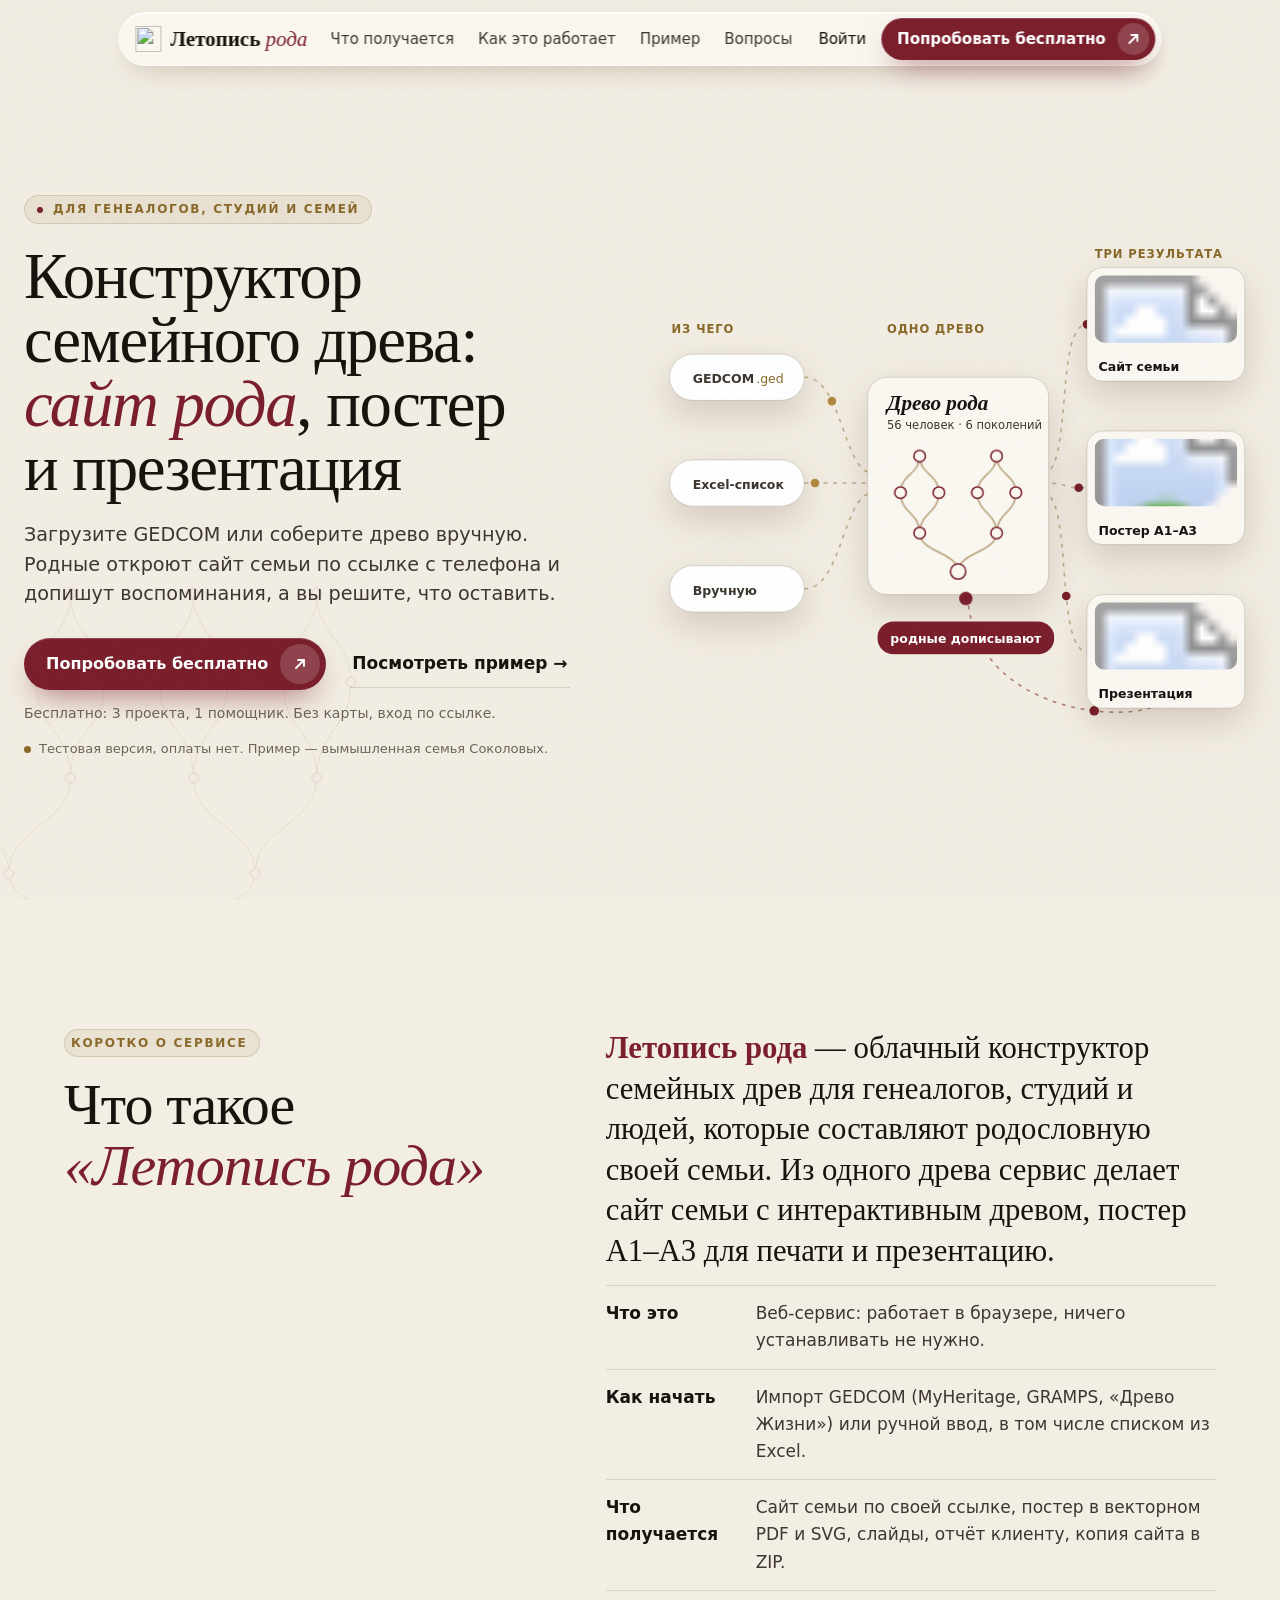
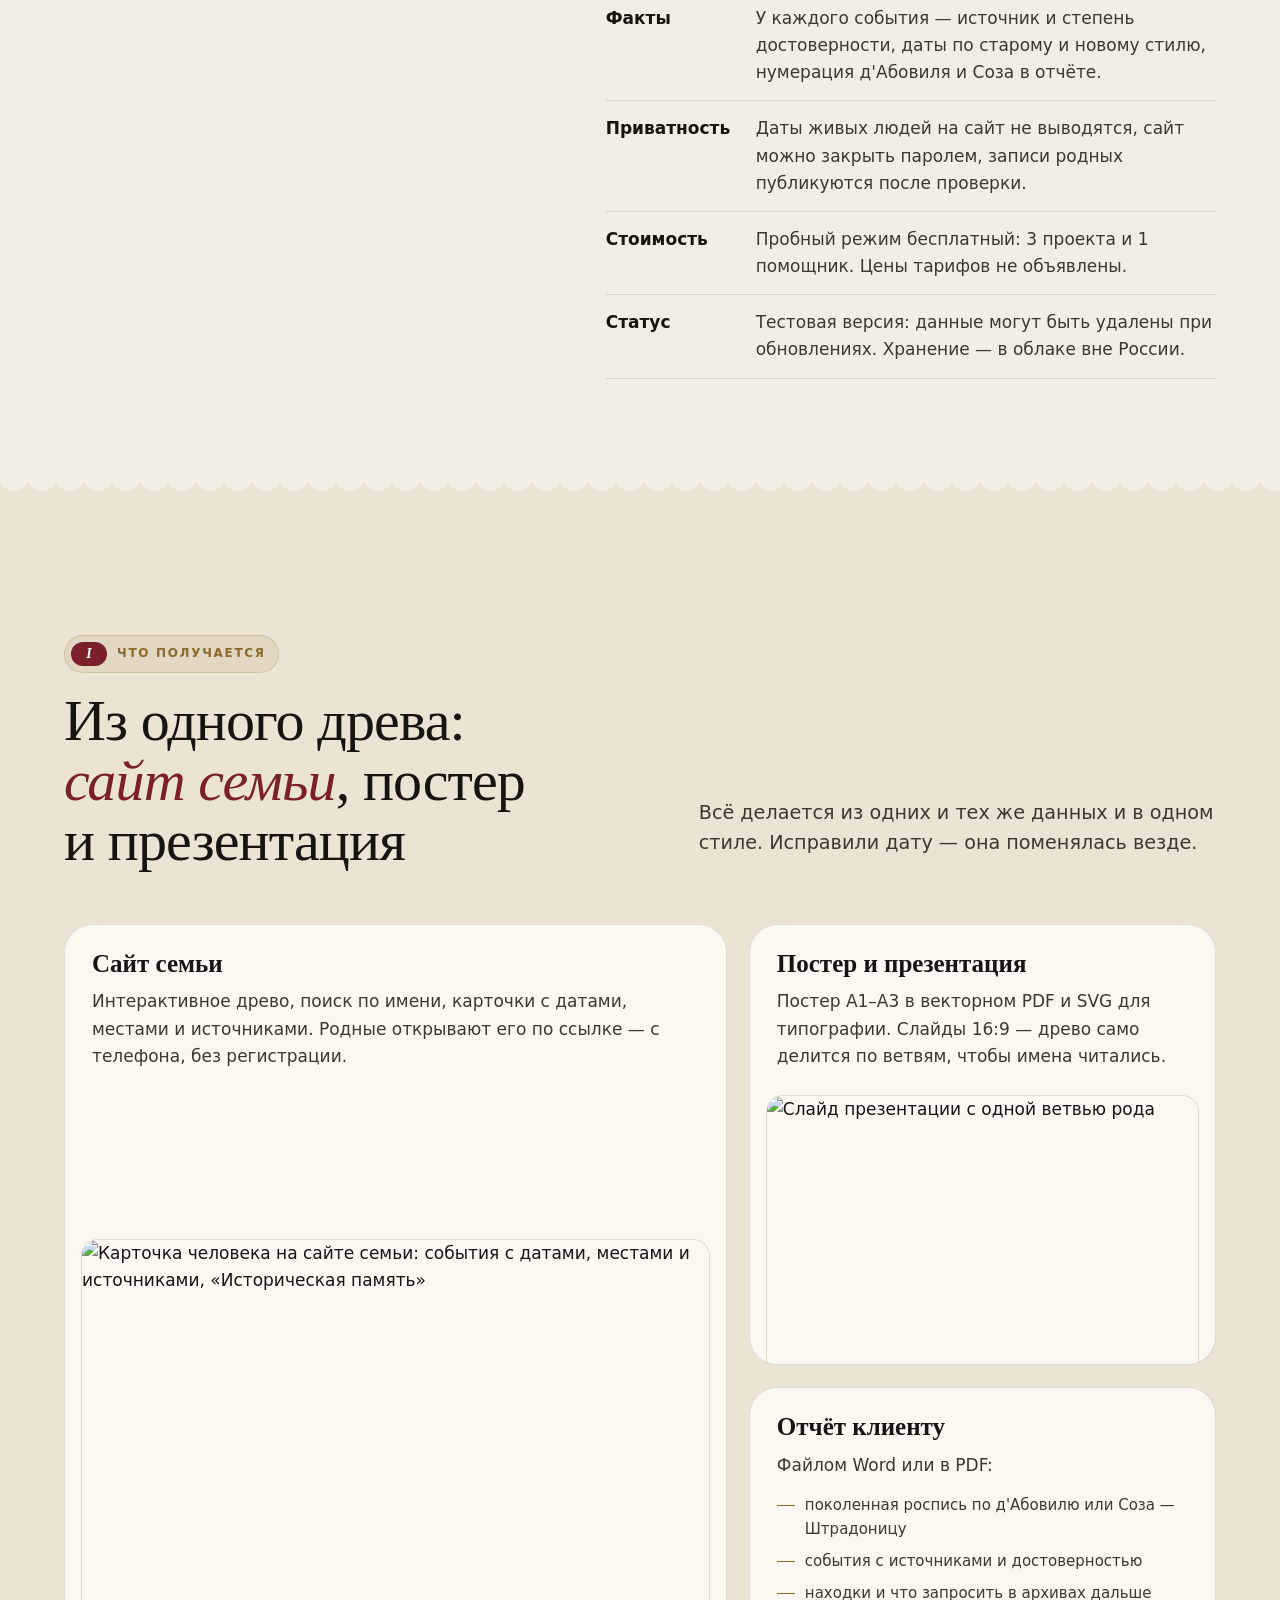
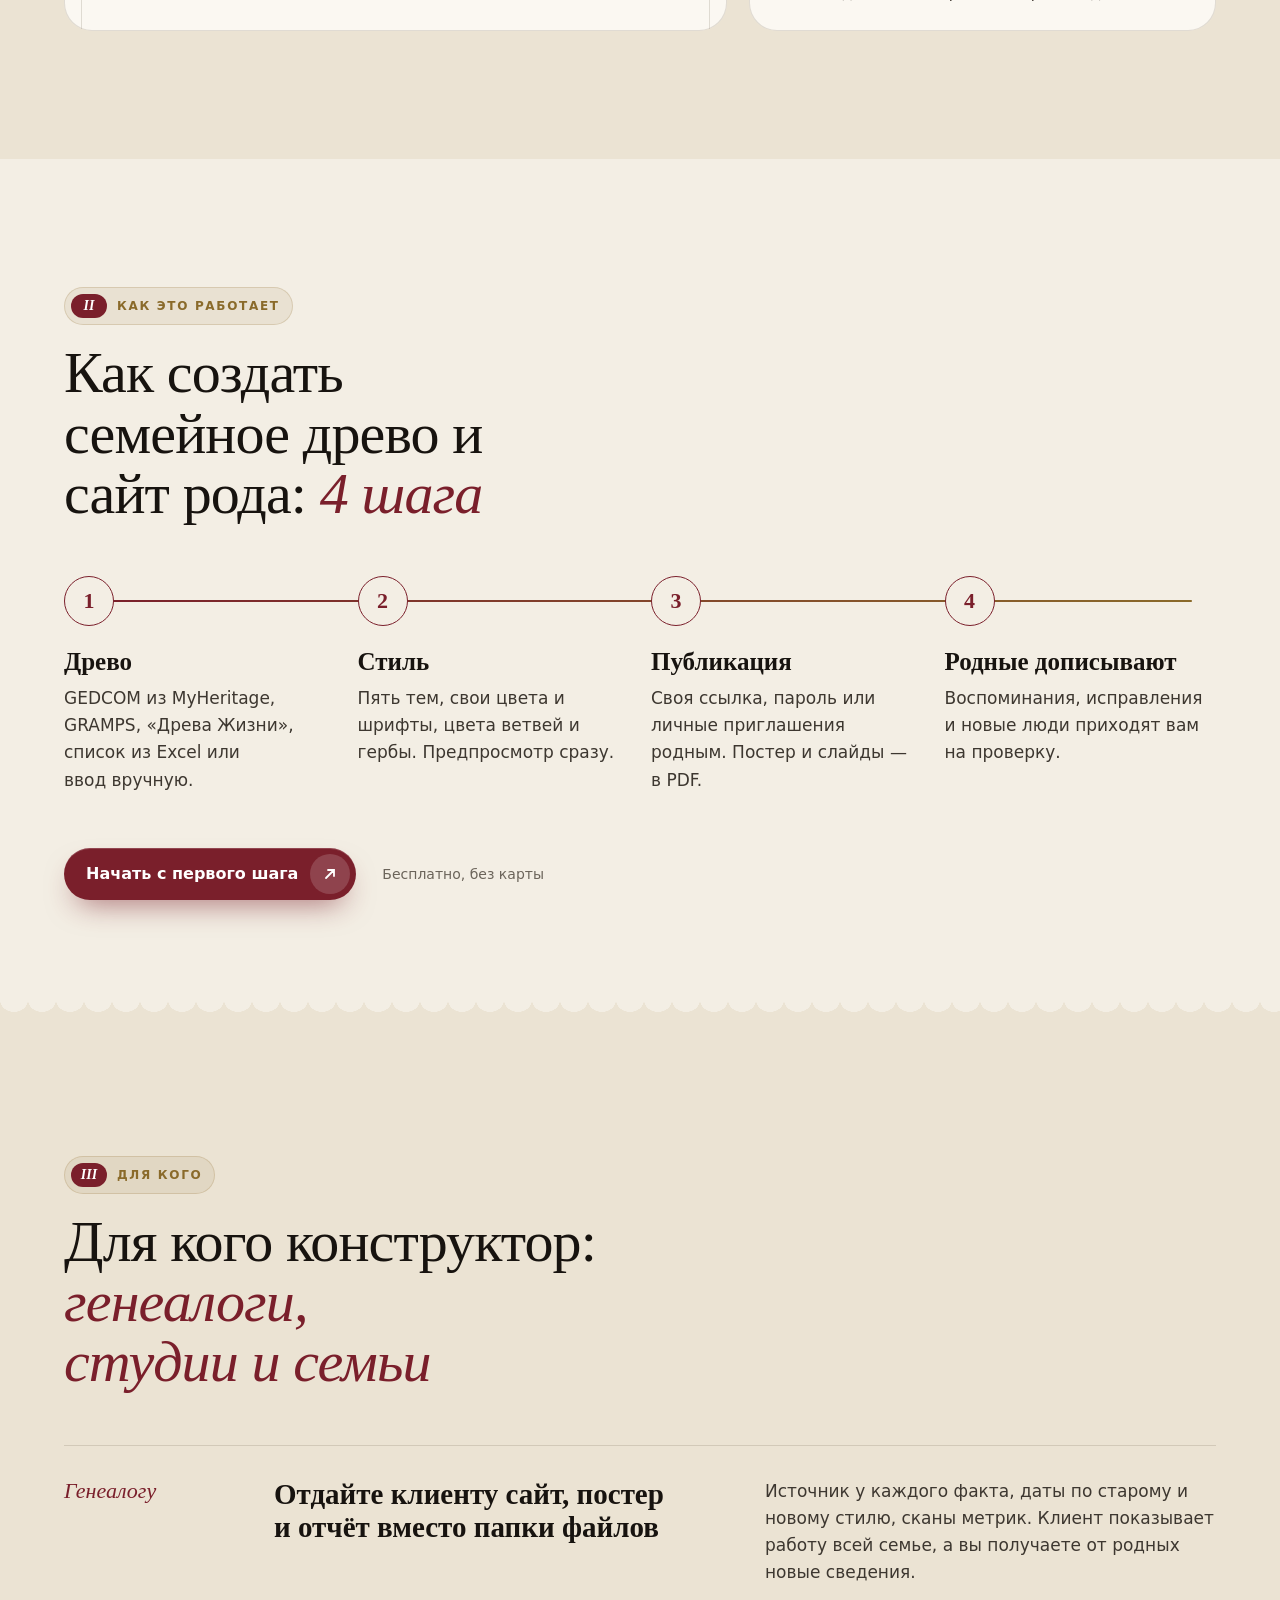
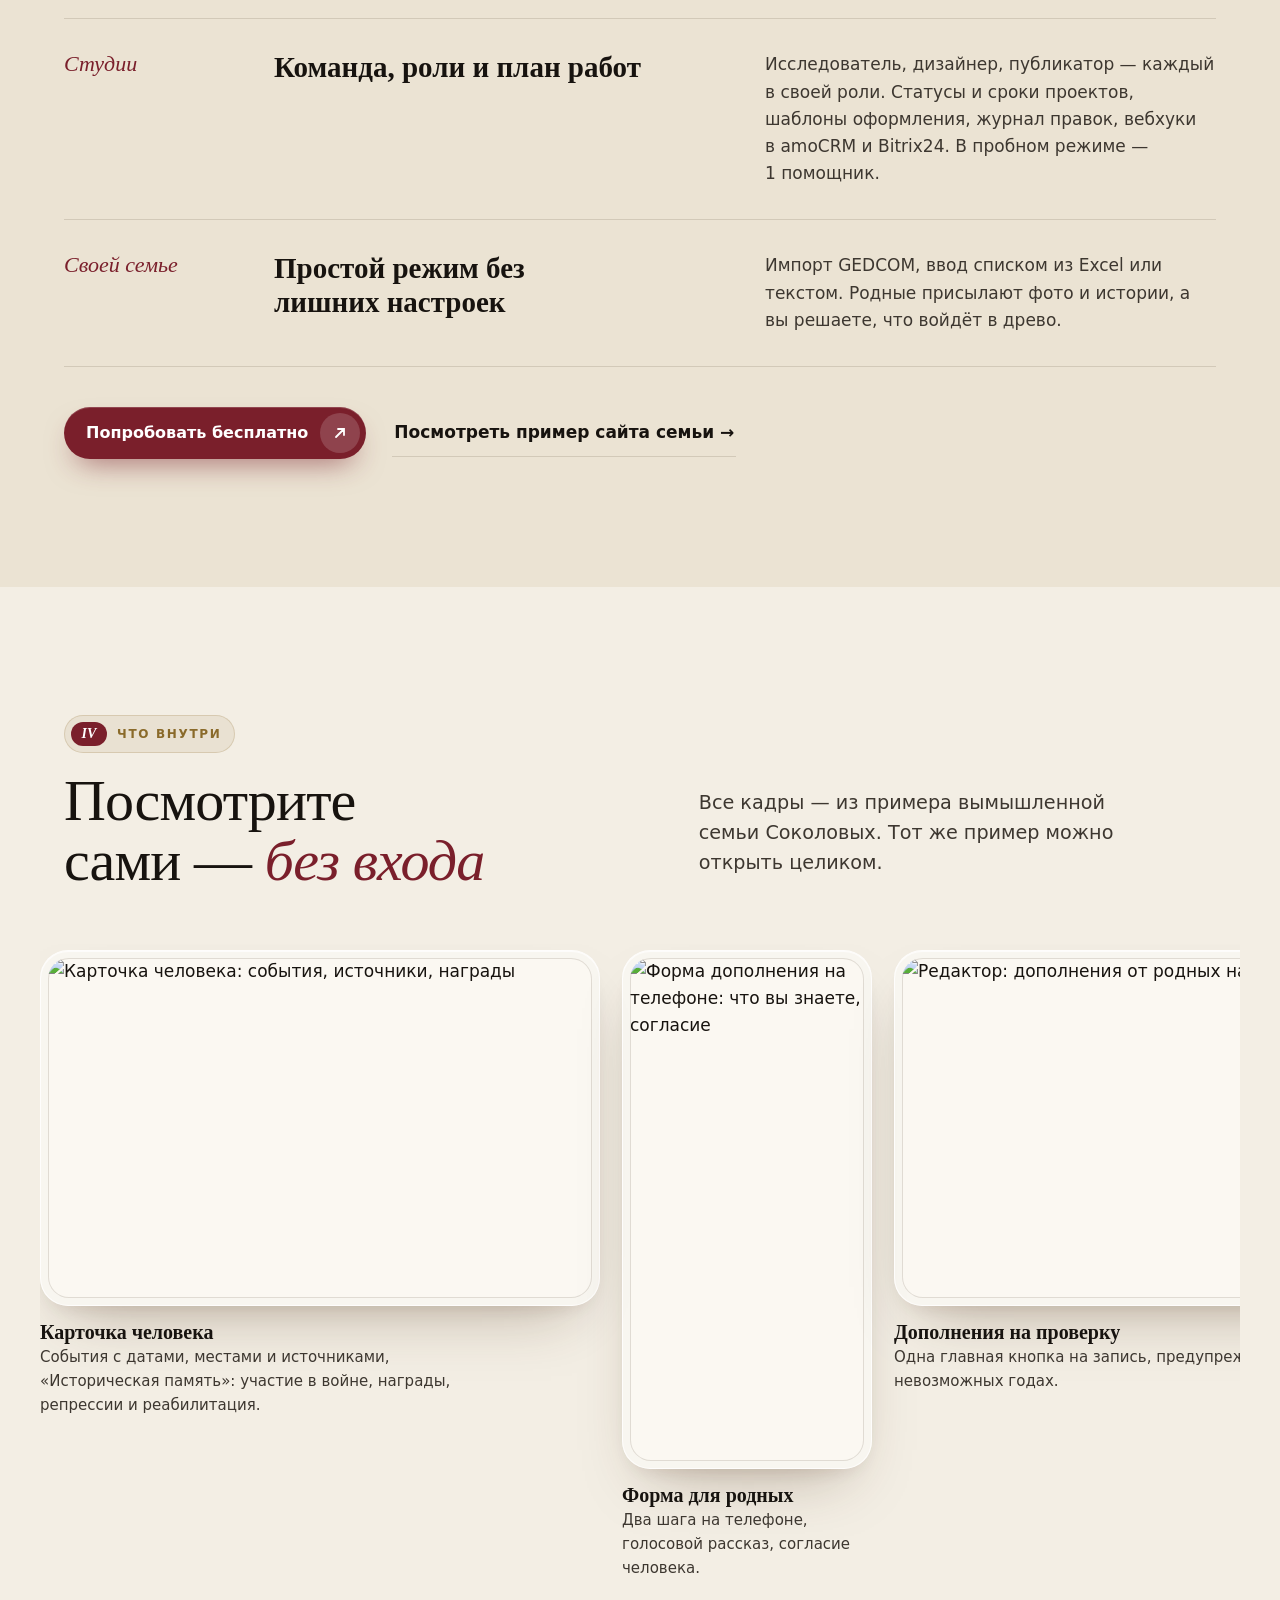
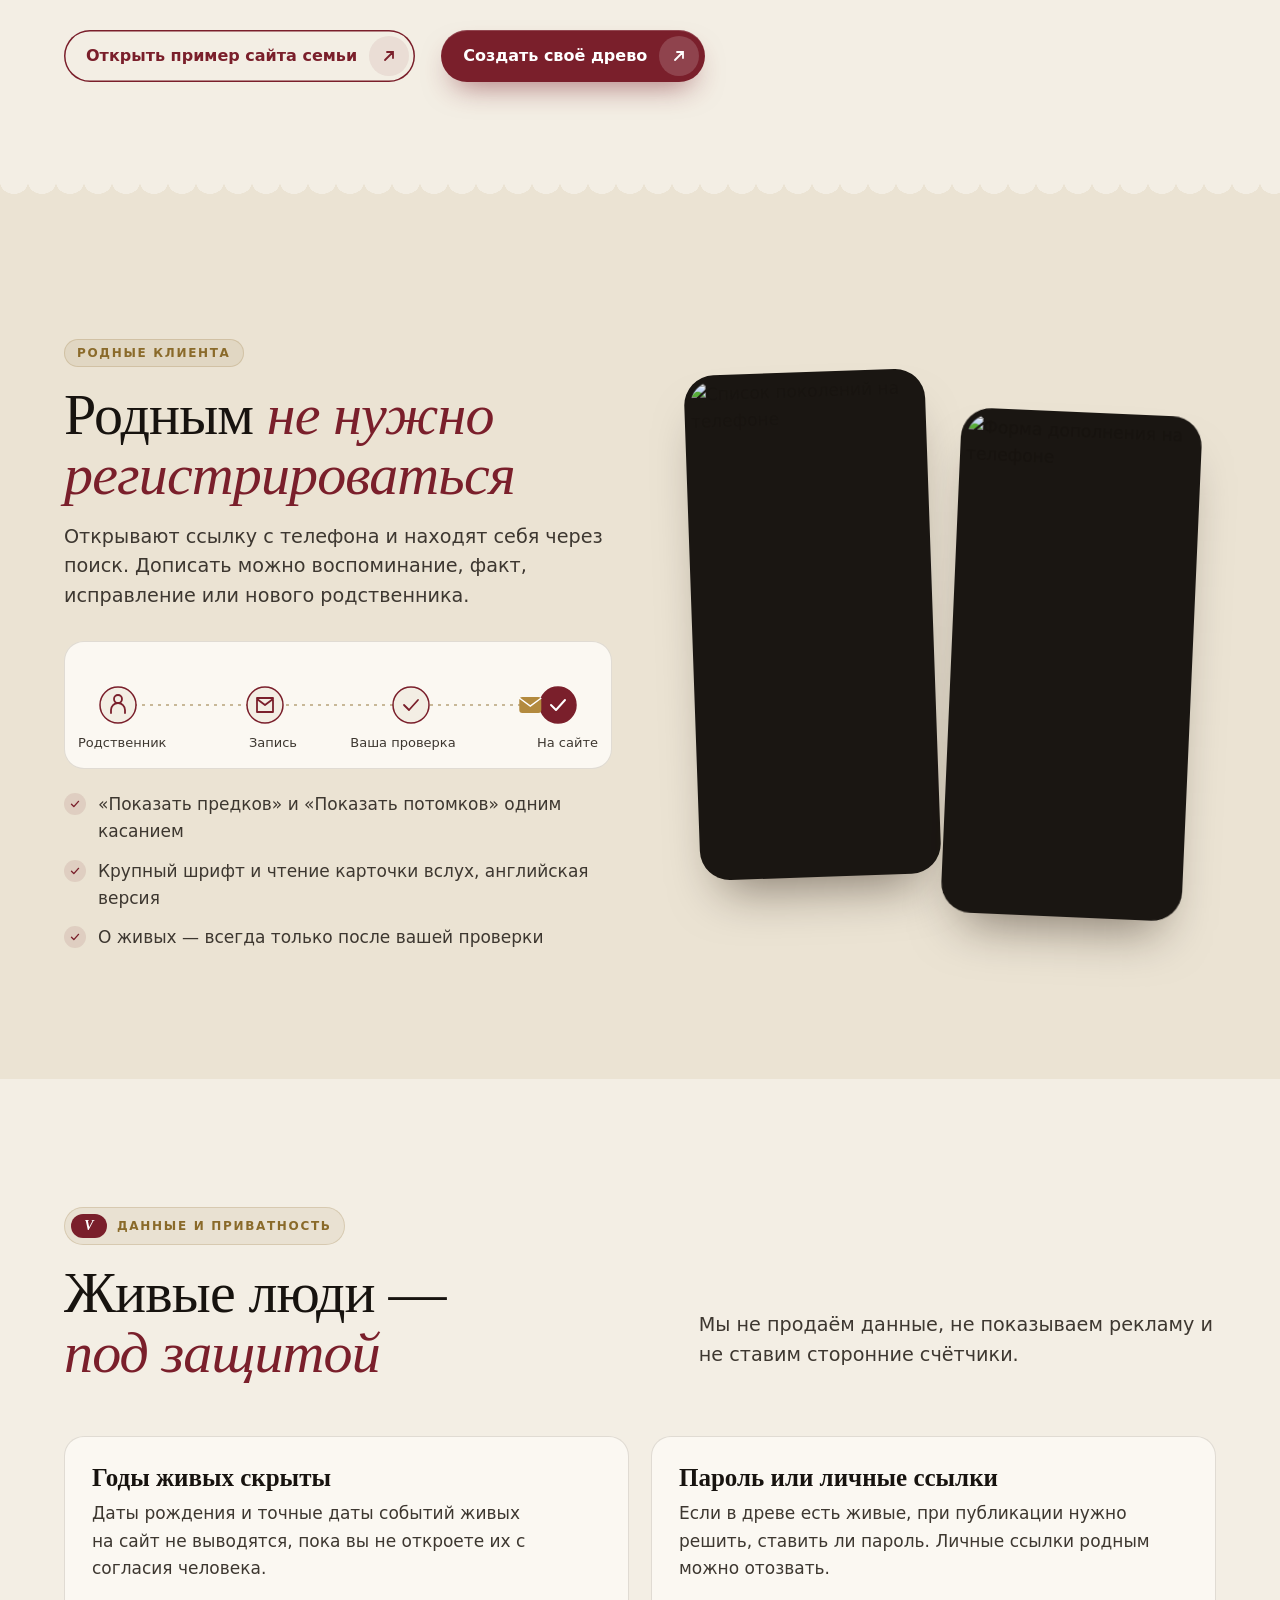
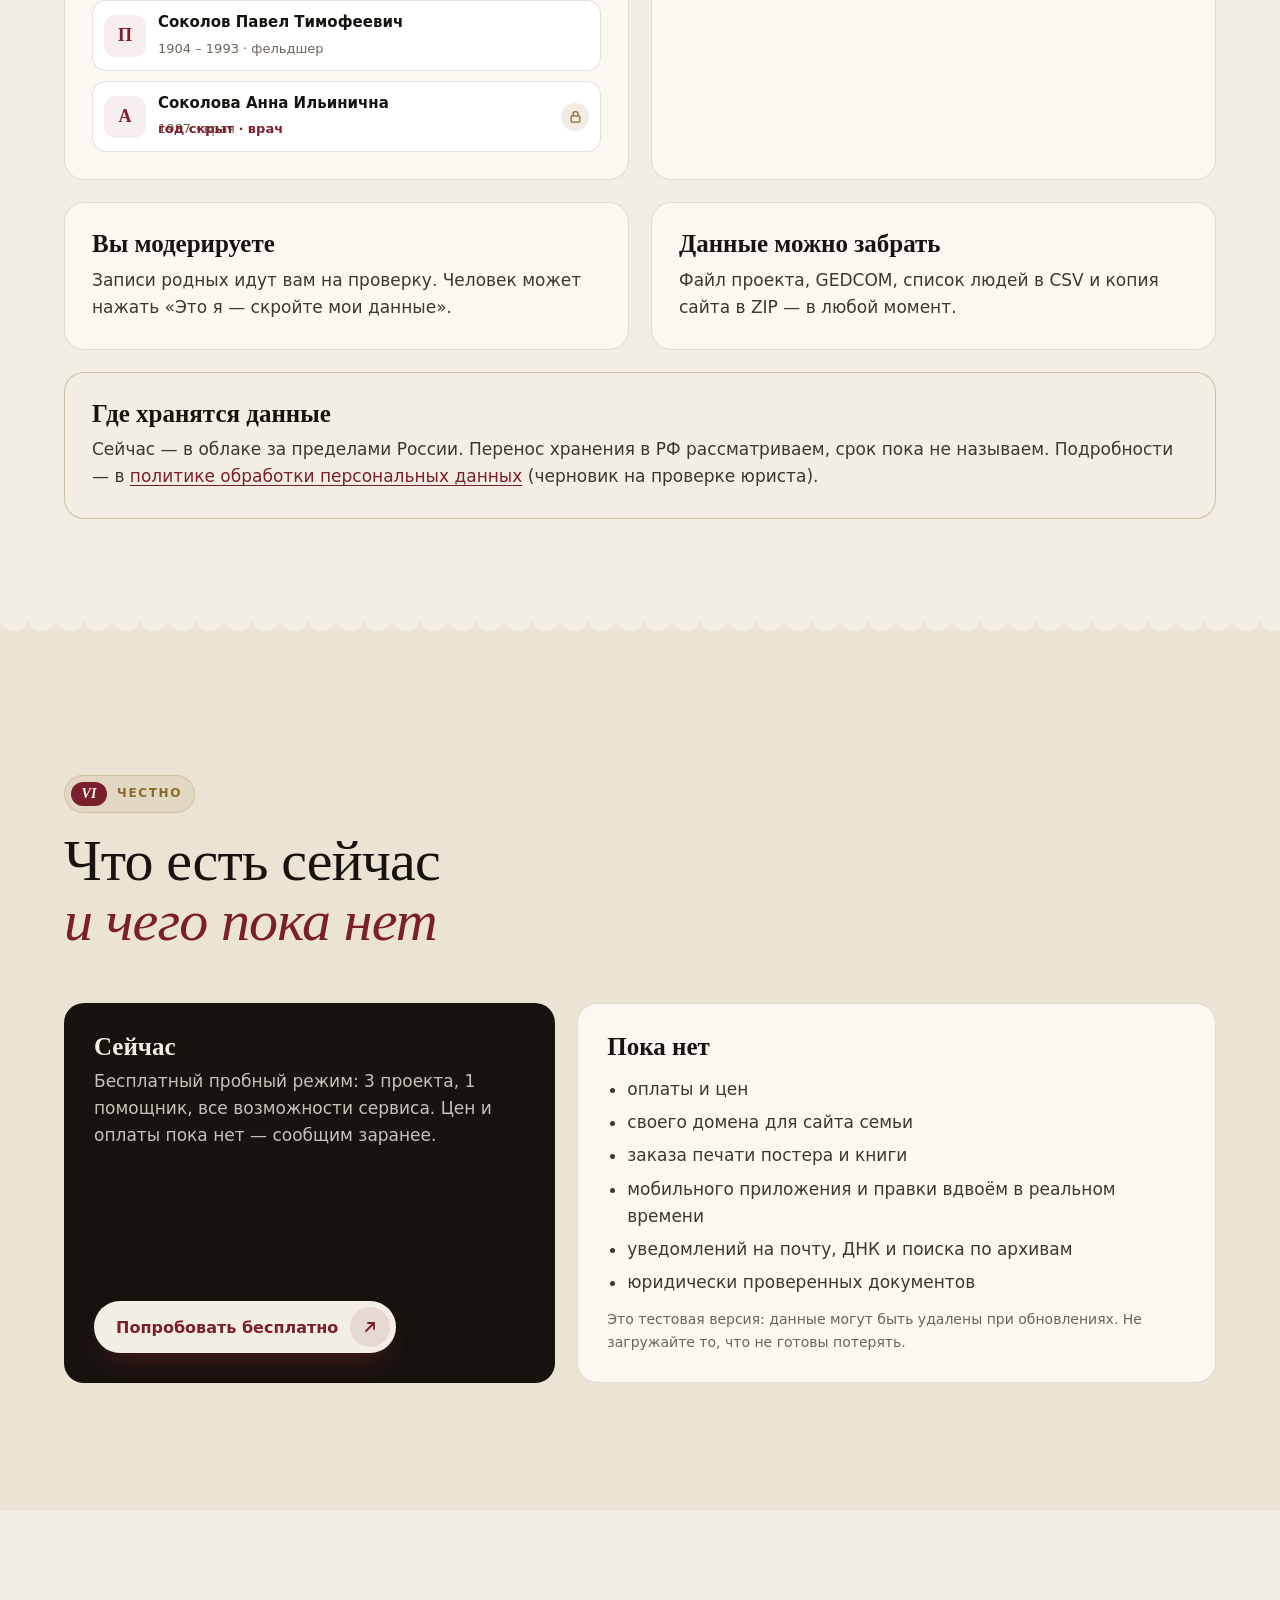
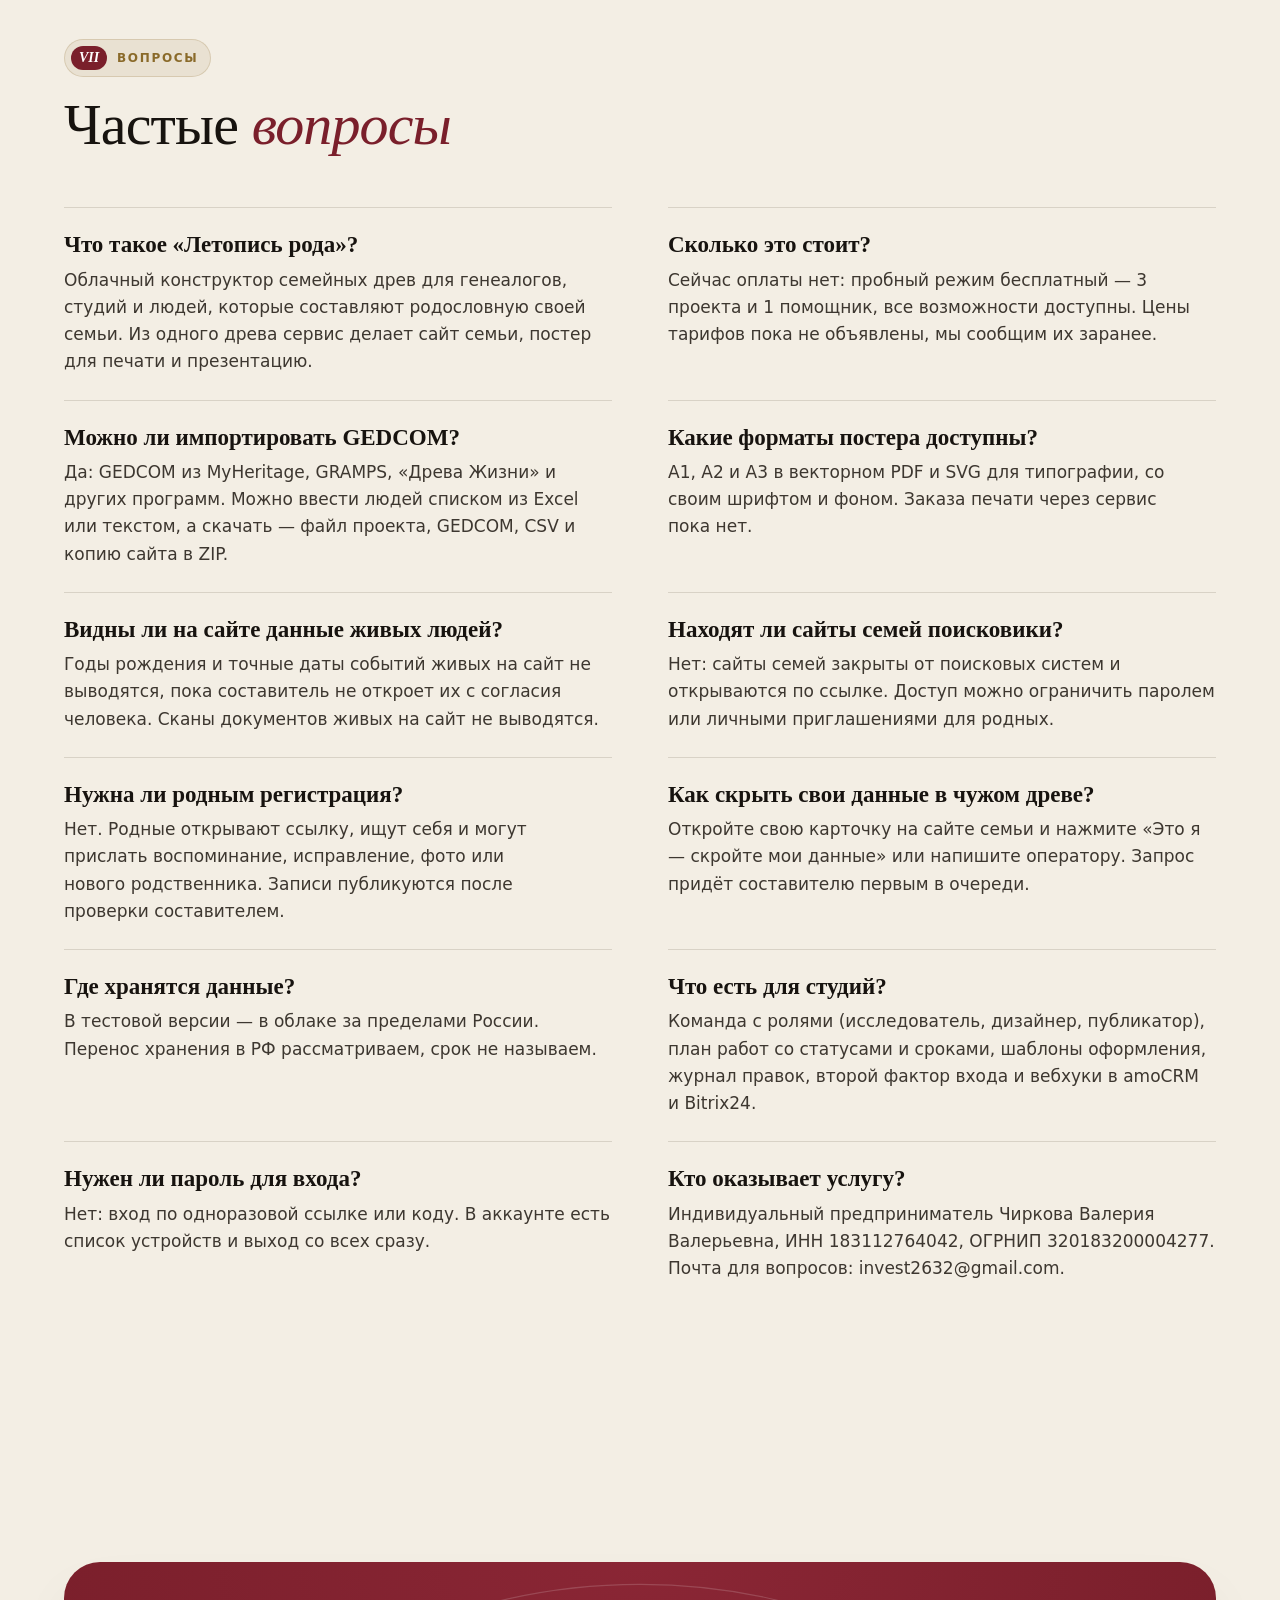
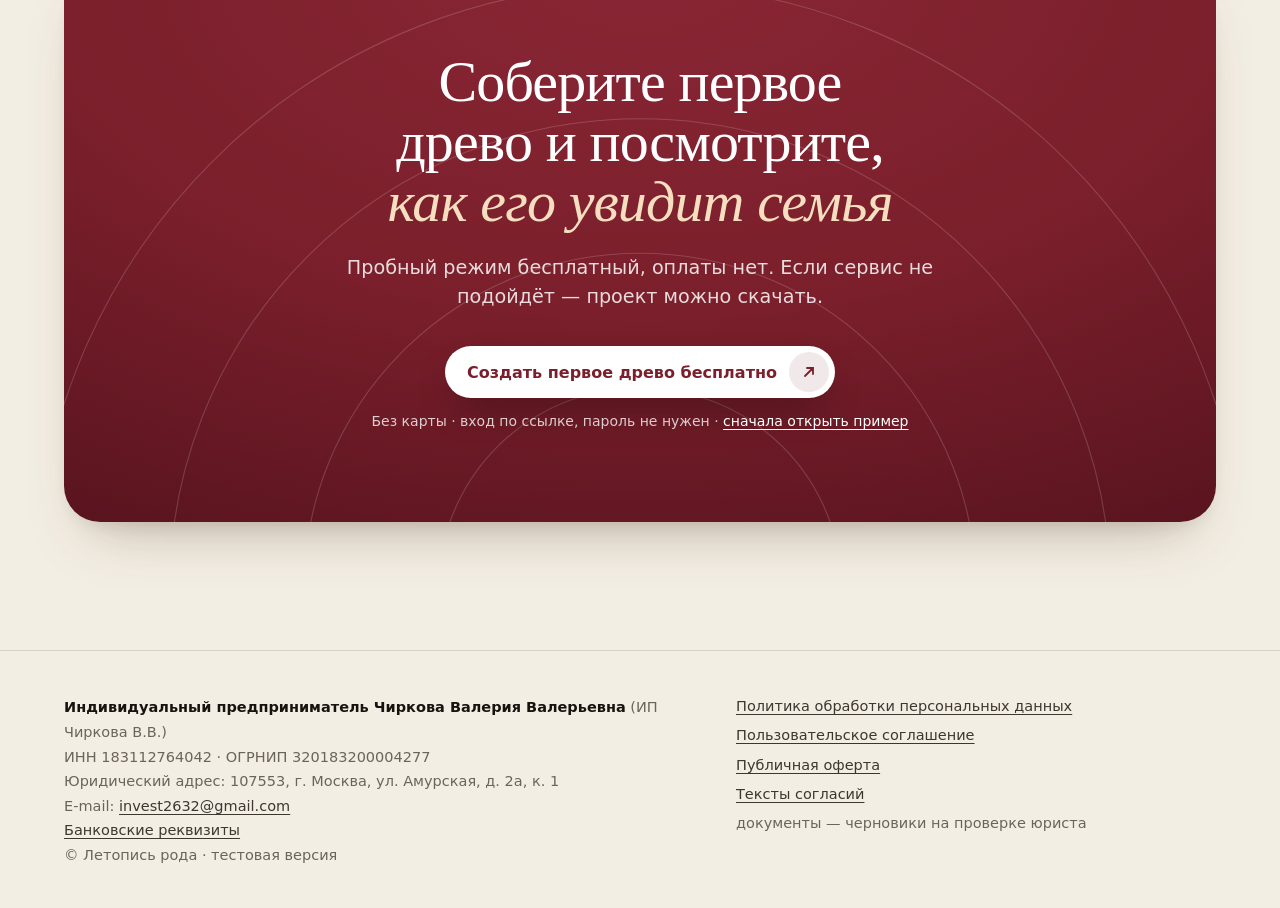
==== commit 00bd794a: "Новое название «Летопись рода» и логотип Co-Authored-By: Claude Opus 5.5 <noreply@anthropic.com>" ====
--- a/index.html
+++ b/index.html
@@ -3,7 +3,7 @@
 <head>
 <meta charset="utf-8">
 <meta name="viewport" content="width=device-width, initial-scale=1, viewport-fit=cover">
-<title>Родконструктор — онлайн-конструктор семейного древа и сайта рода</title>
+<title>Летопись рода — онлайн-конструктор семейного древа и сайта рода</title>
 <meta name="description" content="Соберите семейное древо онлайн: импорт GEDCOM или ручной ввод, затем сайт семьи, постер А1–А3 для печати и презентация. Для генеалогов, студий и семей.">
 <link rel="canonical" href="https://aevkone.github.io/rodkonstruktor/">
 <meta name="robots" content="index, follow, max-image-preview:large">
@@ -12,17 +12,17 @@
 <link rel="icon" href="/rodkonstruktor/favicon.svg" type="image/svg+xml">
 <link rel="apple-touch-icon" href="/rodkonstruktor/apple-touch-icon.png">
 <meta property="og:type" content="website">
-<meta property="og:site_name" content="Родконструктор">
+<meta property="og:site_name" content="Летопись рода">
 <meta property="og:locale" content="ru_RU">
 <meta property="og:url" content="https://aevkone.github.io/rodkonstruktor/">
-<meta property="og:title" content="Родконструктор — конструктор семейного древа и сайта рода">
+<meta property="og:title" content="Летопись рода — конструктор семейного древа и сайта рода">
 <meta property="og:description" content="Из одного древа — сайт семьи, постер для печати и презентация. Импорт GEDCOM, источники у каждого факта, приватность живых.">
 <meta property="og:image" content="https://aevkone.github.io/rodkonstruktor/landing/og.jpg">
 <meta property="og:image:width" content="1200">
 <meta property="og:image:height" content="630">
 <meta property="og:image:alt" content="Сайт семьи с интерактивным родословным древом">
 <meta name="twitter:card" content="summary_large_image">
-<meta name="twitter:title" content="Родконструктор — конструктор семейного древа и сайта рода">
+<meta name="twitter:title" content="Летопись рода — конструктор семейного древа и сайта рода">
 <meta name="twitter:description" content="Сайт семьи, постер и презентация из одного древа.">
 <meta name="twitter:image" content="https://aevkone.github.io/rodkonstruktor/landing/og.jpg">
 <link rel="preload" href="/rodkonstruktor/render/fonts/f7.woff2" as="font" type="font/woff2" crossorigin>
@@ -30,18 +30,18 @@
 <link rel="stylesheet" href="/rodkonstruktor/render/fonts/g/onest.css">
 <script type="application/ld+json">
 {"@context":"https://schema.org","@graph":[
- {"@type":"Organization","@id":"https://aevkone.github.io/rodkonstruktor/#org","name":"Родконструктор","legalName":"Индивидуальный предприниматель Чиркова Валерия Валерьевна","taxID":"183112764042","email":"invest2632@gmail.com","url":"https://aevkone.github.io/rodkonstruktor/","logo":"https://aevkone.github.io/rodkonstruktor/apple-touch-icon.png",
+ {"@type":"Organization","@id":"https://aevkone.github.io/rodkonstruktor/#org","name":"Летопись рода","legalName":"Индивидуальный предприниматель Чиркова Валерия Валерьевна","taxID":"183112764042","email":"invest2632@gmail.com","url":"https://aevkone.github.io/rodkonstruktor/","logo":"https://aevkone.github.io/rodkonstruktor/apple-touch-icon.png",
   "address":{"@type":"PostalAddress","postalCode":"107553","addressLocality":"Москва","streetAddress":"ул. Амурская, д. 2а, к. 1","addressCountry":"RU"}},
- {"@type":"WebSite","@id":"https://aevkone.github.io/rodkonstruktor/#website","url":"https://aevkone.github.io/rodkonstruktor/","name":"Родконструктор","inLanguage":"ru","publisher":{"@id":"https://aevkone.github.io/rodkonstruktor/#org"}},
- {"@type":"SoftwareApplication","@id":"https://aevkone.github.io/rodkonstruktor/#app","name":"Родконструктор","applicationCategory":"LifestyleApplication","operatingSystem":"Web","inLanguage":"ru","url":"https://aevkone.github.io/rodkonstruktor/",
+ {"@type":"WebSite","@id":"https://aevkone.github.io/rodkonstruktor/#website","url":"https://aevkone.github.io/rodkonstruktor/","name":"Летопись рода","inLanguage":"ru","publisher":{"@id":"https://aevkone.github.io/rodkonstruktor/#org"}},
+ {"@type":"SoftwareApplication","@id":"https://aevkone.github.io/rodkonstruktor/#app","name":"Летопись рода","applicationCategory":"LifestyleApplication","operatingSystem":"Web","inLanguage":"ru","url":"https://aevkone.github.io/rodkonstruktor/",
   "description":"Онлайн-конструктор семейного древа для генеалогов, студий и семей: из одного древа получается сайт семьи, постер для печати и презентация. Тестовая версия.",
   "featureList":["Импорт GEDCOM (MyHeritage, GRAMPS, «Древо Жизни») и ручной ввод, в том числе списком из Excel","Сайт семьи с интерактивным древом, поиском и дополнениями от родных","Постер А1–А3 в векторном PDF и SVG для печати","Презентация с автоматическим делением древа по ветвям","Отчёт клиенту: поколенная роспись по д'Абовилю или Соза и список источников","Скрытие дат живых людей, пароль на сайт, модерация записей родных","Источники и степень достоверности у каждого события"],
   "audience":{"@type":"Audience","audienceType":"Генеалоги, студии генеалогических исследований, люди, составляющие родословную своей семьи"},
   "screenshot":"https://aevkone.github.io/rodkonstruktor/landing/site.webp","publisher":{"@id":"https://aevkone.github.io/rodkonstruktor/#org"}},
- {"@type":"WebPage","@id":"https://aevkone.github.io/rodkonstruktor/#webpage","url":"https://aevkone.github.io/rodkonstruktor/","name":"Родконструктор — онлайн-конструктор семейного древа и сайта рода","isPartOf":{"@id":"https://aevkone.github.io/rodkonstruktor/#website"},"about":{"@id":"https://aevkone.github.io/rodkonstruktor/#app"},"inLanguage":"ru"}
+ {"@type":"WebPage","@id":"https://aevkone.github.io/rodkonstruktor/#webpage","url":"https://aevkone.github.io/rodkonstruktor/","name":"Летопись рода — онлайн-конструктор семейного древа и сайта рода","isPartOf":{"@id":"https://aevkone.github.io/rodkonstruktor/#website"},"about":{"@id":"https://aevkone.github.io/rodkonstruktor/#app"},"inLanguage":"ru"}
 ]}
 </script>
-<script type="application/ld+json">{"@context": "https://schema.org", "@type": "FAQPage", "mainEntity": [{"@type": "Question", "name": "Что такое Родконструктор?", "acceptedAnswer": {"@type": "Answer", "text": "Облачный конструктор семейных древ для генеалогов, студий и людей, которые составляют родословную своей семьи. Из одного древа сервис делает сайт семьи, постер для печати и презентацию."}}, {"@type": "Question", "name": "Сколько это стоит?", "acceptedAnswer": {"@type": "Answer", "text": "Сейчас оплаты нет: пробный режим бесплатный — 3 проекта и 1 помощник, все возможности доступны. Цены тарифов пока не объявлены, мы сообщим их заранее."}}, {"@type": "Question", "name": "Можно ли импортировать GEDCOM?", "acceptedAnswer": {"@type": "Answer", "text": "Да: GEDCOM из MyHeritage, GRAMPS, «Древа Жизни» и других программ. Можно ввести людей списком из Excel или текстом, а скачать — файл проекта, GEDCOM, CSV и копию сайта в ZIP."}}, {"@type": "Question", "name": "Какие форматы постера доступны?", "acceptedAnswer": {"@type": "Answer", "text": "А1, А2 и А3 в векторном PDF и SVG для типографии, со своим шрифтом и фоном. Заказа печати через сервис пока нет."}}, {"@type": "Question", "name": "Видны ли на сайте данные живых людей?", "acceptedAnswer": {"@type": "Answer", "text": "Годы рождения и точные даты событий живых на сайт не выводятся, пока составитель не откроет их с согласия человека. Сканы документов живых на сайт не выводятся."}}, {"@type": "Question", "name": "Находят ли сайты семей поисковики?", "acceptedAnswer": {"@type": "Answer", "text": "Нет: сайты семей закрыты от поисковых систем и открываются по ссылке. Доступ можно ограничить паролем или личными приглашениями для родных."}}, {"@type": "Question", "name": "Нужна ли родным регистрация?", "acceptedAnswer": {"@type": "Answer", "text": "Нет. Родные открывают ссылку, ищут себя и могут прислать воспоминание, исправление, фото или нового родственника. Записи публикуются после проверки составителем."}}, {"@type": "Question", "name": "Как скрыть свои данные в чужом древе?", "acceptedAnswer": {"@type": "Answer", "text": "Откройте свою карточку на сайте семьи и нажмите «Это я — скройте мои данные» или напишите оператору. Запрос придёт составителю первым в очереди."}}, {"@type": "Question", "name": "Где хранятся данные?", "acceptedAnswer": {"@type": "Answer", "text": "В тестовой версии — в облаке за пределами России. Перенос хранения в РФ рассматриваем, срок не называем."}}, {"@type": "Question", "name": "Что есть для студий?", "acceptedAnswer": {"@type": "Answer", "text": "Команда с ролями (исследователь, дизайнер, публикатор), план работ со статусами и сроками, шаблоны оформления, журнал правок, второй фактор входа и вебхуки в amoCRM и Bitrix24."}}, {"@type": "Question", "name": "Нужен ли пароль для входа?", "acceptedAnswer": {"@type": "Answer", "text": "Нет: вход по одноразовой ссылке или коду. В аккаунте есть список устройств и выход со всех сразу."}}, {"@type": "Question", "name": "Кто оказывает услугу?", "acceptedAnswer": {"@type": "Answer", "text": "Индивидуальный предприниматель Чиркова Валерия Валерьевна, ИНН 183112764042, ОГРНИП 320183200004277. Почта для вопросов: invest2632@gmail.com."}}]}</script>
+<script type="application/ld+json">{"@context": "https://schema.org", "@type": "FAQPage", "mainEntity": [{"@type": "Question", "name": "Что такое «Летопись рода»?", "acceptedAnswer": {"@type": "Answer", "text": "Облачный конструктор семейных древ для генеалогов, студий и людей, которые составляют родословную своей семьи. Из одного древа сервис делает сайт семьи, постер для печати и презентацию."}}, {"@type": "Question", "name": "Сколько это стоит?", "acceptedAnswer": {"@type": "Answer", "text": "Сейчас оплаты нет: пробный режим бесплатный — 3 проекта и 1 помощник, все возможности доступны. Цены тарифов пока не объявлены, мы сообщим их заранее."}}, {"@type": "Question", "name": "Можно ли импортировать GEDCOM?", "acceptedAnswer": {"@type": "Answer", "text": "Да: GEDCOM из MyHeritage, GRAMPS, «Древа Жизни» и других программ. Можно ввести людей списком из Excel или текстом, а скачать — файл проекта, GEDCOM, CSV и копию сайта в ZIP."}}, {"@type": "Question", "name": "Какие форматы постера доступны?", "acceptedAnswer": {"@type": "Answer", "text": "А1, А2 и А3 в векторном PDF и SVG для типографии, со своим шрифтом и фоном. Заказа печати через сервис пока нет."}}, {"@type": "Question", "name": "Видны ли на сайте данные живых людей?", "acceptedAnswer": {"@type": "Answer", "text": "Годы рождения и точные даты событий живых на сайт не выводятся, пока составитель не откроет их с согласия человека. Сканы документов живых на сайт не выводятся."}}, {"@type": "Question", "name": "Находят ли сайты семей поисковики?", "acceptedAnswer": {"@type": "Answer", "text": "Нет: сайты семей закрыты от поисковых систем и открываются по ссылке. Доступ можно ограничить паролем или личными приглашениями для родных."}}, {"@type": "Question", "name": "Нужна ли родным регистрация?", "acceptedAnswer": {"@type": "Answer", "text": "Нет. Родные открывают ссылку, ищут себя и могут прислать воспоминание, исправление, фото или нового родственника. Записи публикуются после проверки составителем."}}, {"@type": "Question", "name": "Как скрыть свои данные в чужом древе?", "acceptedAnswer": {"@type": "Answer", "text": "Откройте свою карточку на сайте семьи и нажмите «Это я — скройте мои данные» или напишите оператору. Запрос придёт составителю первым в очереди."}}, {"@type": "Question", "name": "Где хранятся данные?", "acceptedAnswer": {"@type": "Answer", "text": "В тестовой версии — в облаке за пределами России. Перенос хранения в РФ рассматриваем, срок не называем."}}, {"@type": "Question", "name": "Что есть для студий?", "acceptedAnswer": {"@type": "Answer", "text": "Команда с ролями (исследователь, дизайнер, публикатор), план работ со статусами и сроками, шаблоны оформления, журнал правок, второй фактор входа и вебхуки в amoCRM и Bitrix24."}}, {"@type": "Question", "name": "Нужен ли пароль для входа?", "acceptedAnswer": {"@type": "Answer", "text": "Нет: вход по одноразовой ссылке или коду. В аккаунте есть список устройств и выход со всех сразу."}}, {"@type": "Question", "name": "Кто оказывает услугу?", "acceptedAnswer": {"@type": "Answer", "text": "Индивидуальный предприниматель Чиркова Валерия Валерьевна, ИНН 183112764042, ОГРНИП 320183200004277. Почта для вопросов: invest2632@gmail.com."}}]}</script>
 <style>
 :root{
   --paper:#f3eee4;--paper-2:#ebe3d3;--card:#fbf8f2;--ink:#17130f;--ink-2:#3d3730;--muted:#6b645a;--line:rgba(60,45,25,.14);
@@ -82,6 +82,7 @@
   border:1px solid rgba(255,255,255,.7);box-shadow:0 10px 30px -14px rgba(70,40,15,.35),inset 0 1px 0 rgba(255,255,255,.8);border-radius:999px;width:max-content;max-width:calc(100% - 20px)}
 .logo{display:flex;align-items:center;gap:9px;font:600 21px/1 var(--serif);color:var(--ink);text-decoration:none;margin-right:8px;white-space:nowrap;min-width:0}
 .logo img{width:26px;height:26px;flex:none}
+.logo i{font-style:italic;font-weight:500;color:var(--wine)}
 .nav .links{display:flex;gap:2px}
 .nav .links a{color:var(--ink-2);text-decoration:none;font-size:15px;padding:9px 11px;border-radius:999px;transition:background .3s var(--ease),color .3s}
 .nav .links a:hover{background:rgba(122,31,43,.07);color:var(--wine)}
@@ -373,7 +374,7 @@
 <a class="skip" href="#main">К содержанию</a>
 
 <nav class="nav" aria-label="Главное меню">
-  <a class="logo" href="/rodkonstruktor/"><img src="/rodkonstruktor/favicon.svg" alt="" width="26" height="26"><span>Родконструктор</span></a>
+  <a class="logo" href="/rodkonstruktor/"><img src="/rodkonstruktor/favicon.svg" alt="" width="26" height="26"><span>Летопись <i>рода</i></span></a>
   <span class="links"><a href="#three">Что получается</a><a href="#how">Как это работает</a><a href="#inside">Пример</a><a href="#faq">Вопросы</a></span>
   <a class="login" href="/rodkonstruktor/start.html">Войти</a>
   <a class="btn primary small" href="/rodkonstruktor/start.html" data-cta="nav"><span>Попробовать<span class="long"> бесплатно</span></span><span class="ic" aria-hidden="true"><svg viewBox="0 0 16 16" fill="none" stroke="currentColor" stroke-width="1.8" stroke-linecap="round"><path d="M4 12L12 4M6 4h6v6"/></svg></span></a>
@@ -453,10 +454,10 @@
   <div class="wrap about">
     <div>
       <span class="tag rv">Коротко о сервисе</span>
-      <h2 class="rv" style="--d:1;margin-top:18px">Что такое <em>Родконструктор</em></h2>
+      <h2 class="rv" style="--d:1;margin-top:18px">Что такое <em>«Летопись рода»</em></h2>
     </div>
     <div>
-      <p class="def rv"><b>Родконструктор</b> — облачный конструктор семейных древ для генеалогов, студий и людей, которые составляют родословную своей семьи. Из одного древа сервис делает сайт семьи с интерактивным древом, постер А1–А3 для печати и презентацию.</p>
+      <p class="def rv"><b>Летопись рода</b> — облачный конструктор семейных древ для генеалогов, студий и людей, которые составляют родословную своей семьи. Из одного древа сервис делает сайт семьи с интерактивным древом, постер А1–А3 для печати и презентацию.</p>
       <dl class="facts rv" style="--d:1">
         <dt>Что это</dt><dd>Веб-сервис: работает в браузере, ничего устанавливать не нужно.</dd>
         <dt>Как начать</dt><dd>Импорт GEDCOM (MyHeritage, GRAMPS, «Древо Жизни») или ручной ввод, в том числе списком из Excel.</dd>
@@ -619,7 +620,7 @@
   <div class="wrap">
     <div class="head"><div><span class="tag rv">Вопросы</span><h2 class="rv" style="--d:1">Частые <em>вопросы</em></h2></div></div>
     <div class="faq" id="faqList">
-      <div class="rv"><h3>Что такое Родконструктор?</h3><p>Облачный конструктор семейных древ для генеалогов, студий и людей, которые составляют родословную своей семьи. Из одного древа сервис делает сайт семьи, постер для печати и презентацию.</p></div>
+      <div class="rv"><h3>Что такое «Летопись рода»?</h3><p>Облачный конструктор семейных древ для генеалогов, студий и людей, которые составляют родословную своей семьи. Из одного древа сервис делает сайт семьи, постер для печати и презентацию.</p></div>
       <div class="rv"><h3>Сколько это стоит?</h3><p>Сейчас оплаты нет: пробный режим бесплатный — 3 проекта и 1 помощник, все возможности доступны. Цены тарифов пока не объявлены, мы сообщим их заранее.</p></div>
       <div class="rv"><h3>Можно ли импортировать GEDCOM?</h3><p>Да: GEDCOM из MyHeritage, GRAMPS, «Древа Жизни» и других программ. Можно ввести людей списком из Excel или текстом, а скачать — файл проекта, GEDCOM, CSV и копию сайта в ZIP.</p></div>
       <div class="rv"><h3>Какие форматы постера доступны?</h3><p>А1, А2 и А3 в векторном PDF и SVG для типографии, со своим шрифтом и фоном. Заказа печати через сервис пока нет.</p></div>
@@ -660,7 +661,7 @@
       ИНН 183112764042 · ОГРНИП 320183200004277<br>
       Юридический адрес: 107553, г. Москва, ул. Амурская, д. 2а, к. 1<br>
       E-mail: <a href="mailto:invest2632@gmail.com">invest2632@gmail.com</a><br><a href="/rodkonstruktor/offer.html#rekv">Банковские реквизиты</a><br>
-      © Родконструктор · тестовая версия
+      © Летопись рода · тестовая версия
     </div>
     <nav aria-label="Документы">
       <a href="/rodkonstruktor/privacy.html">Политика обработки персональных данных</a>
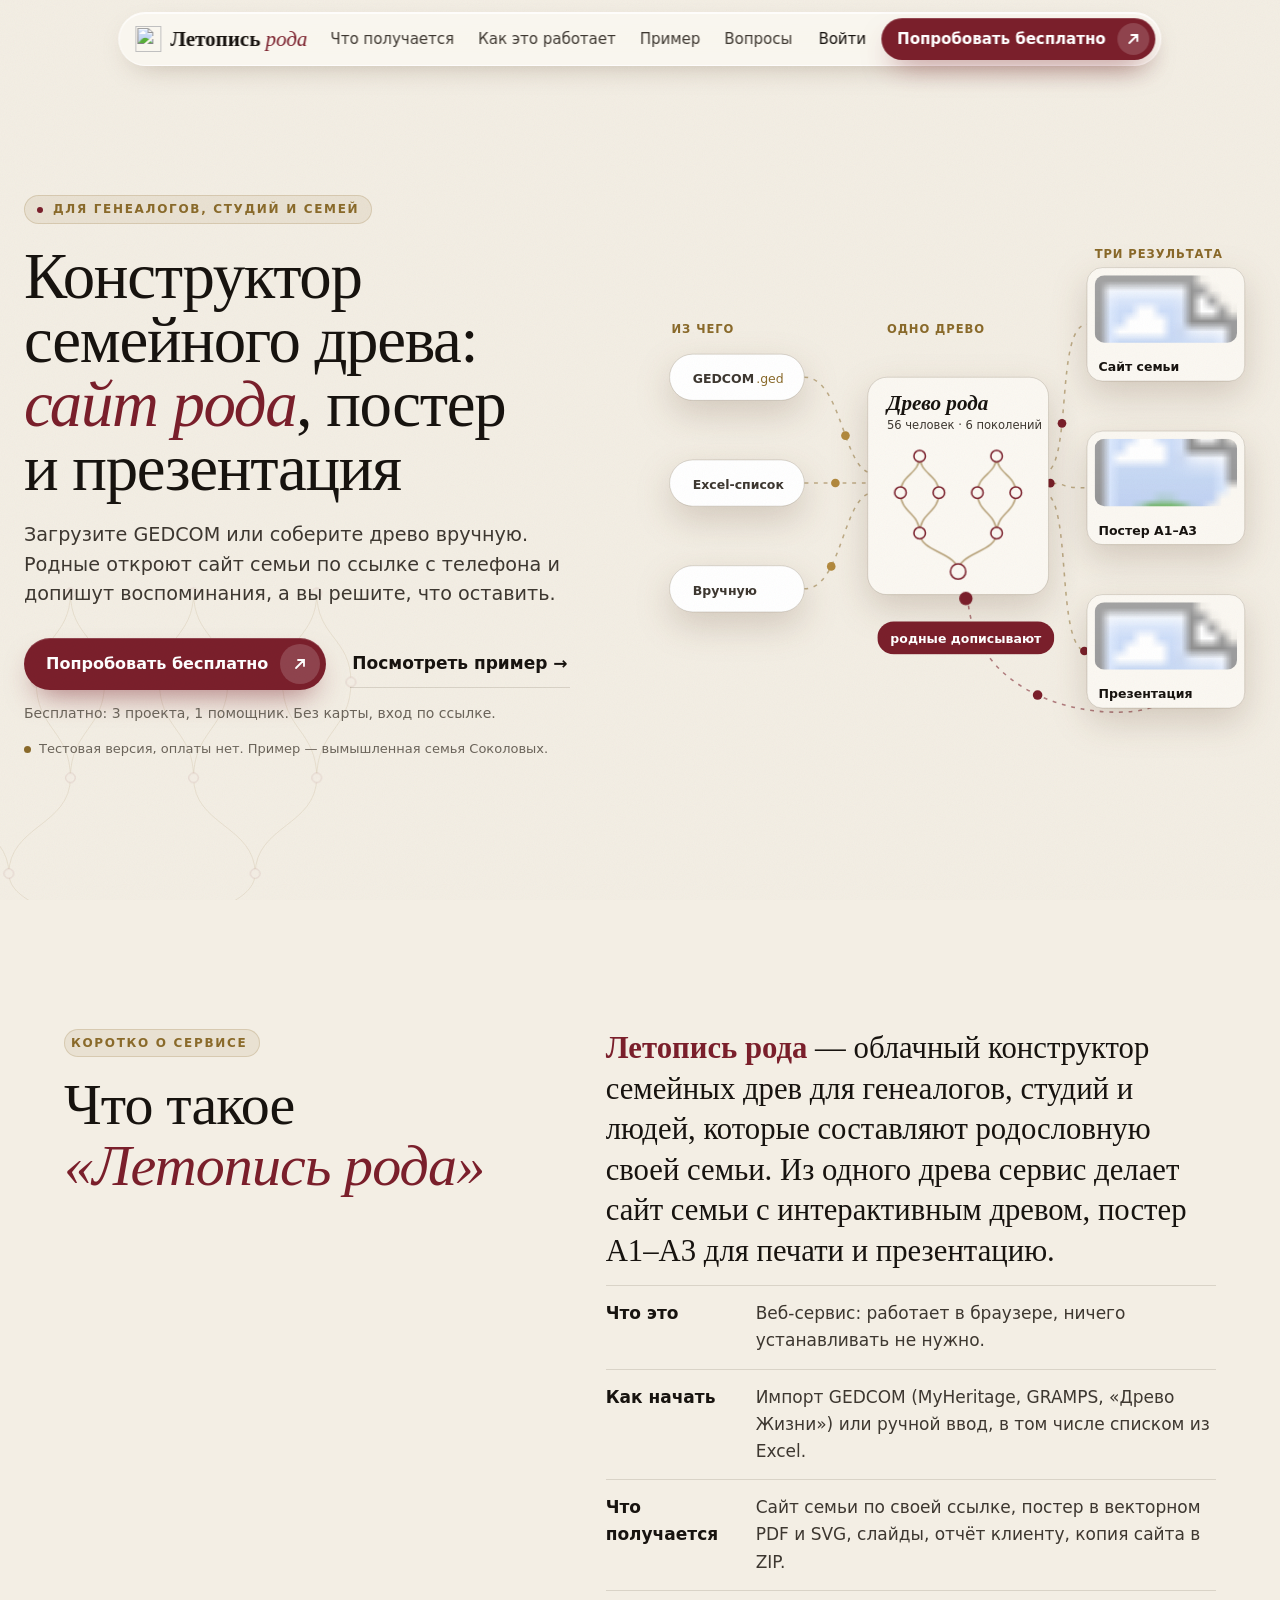
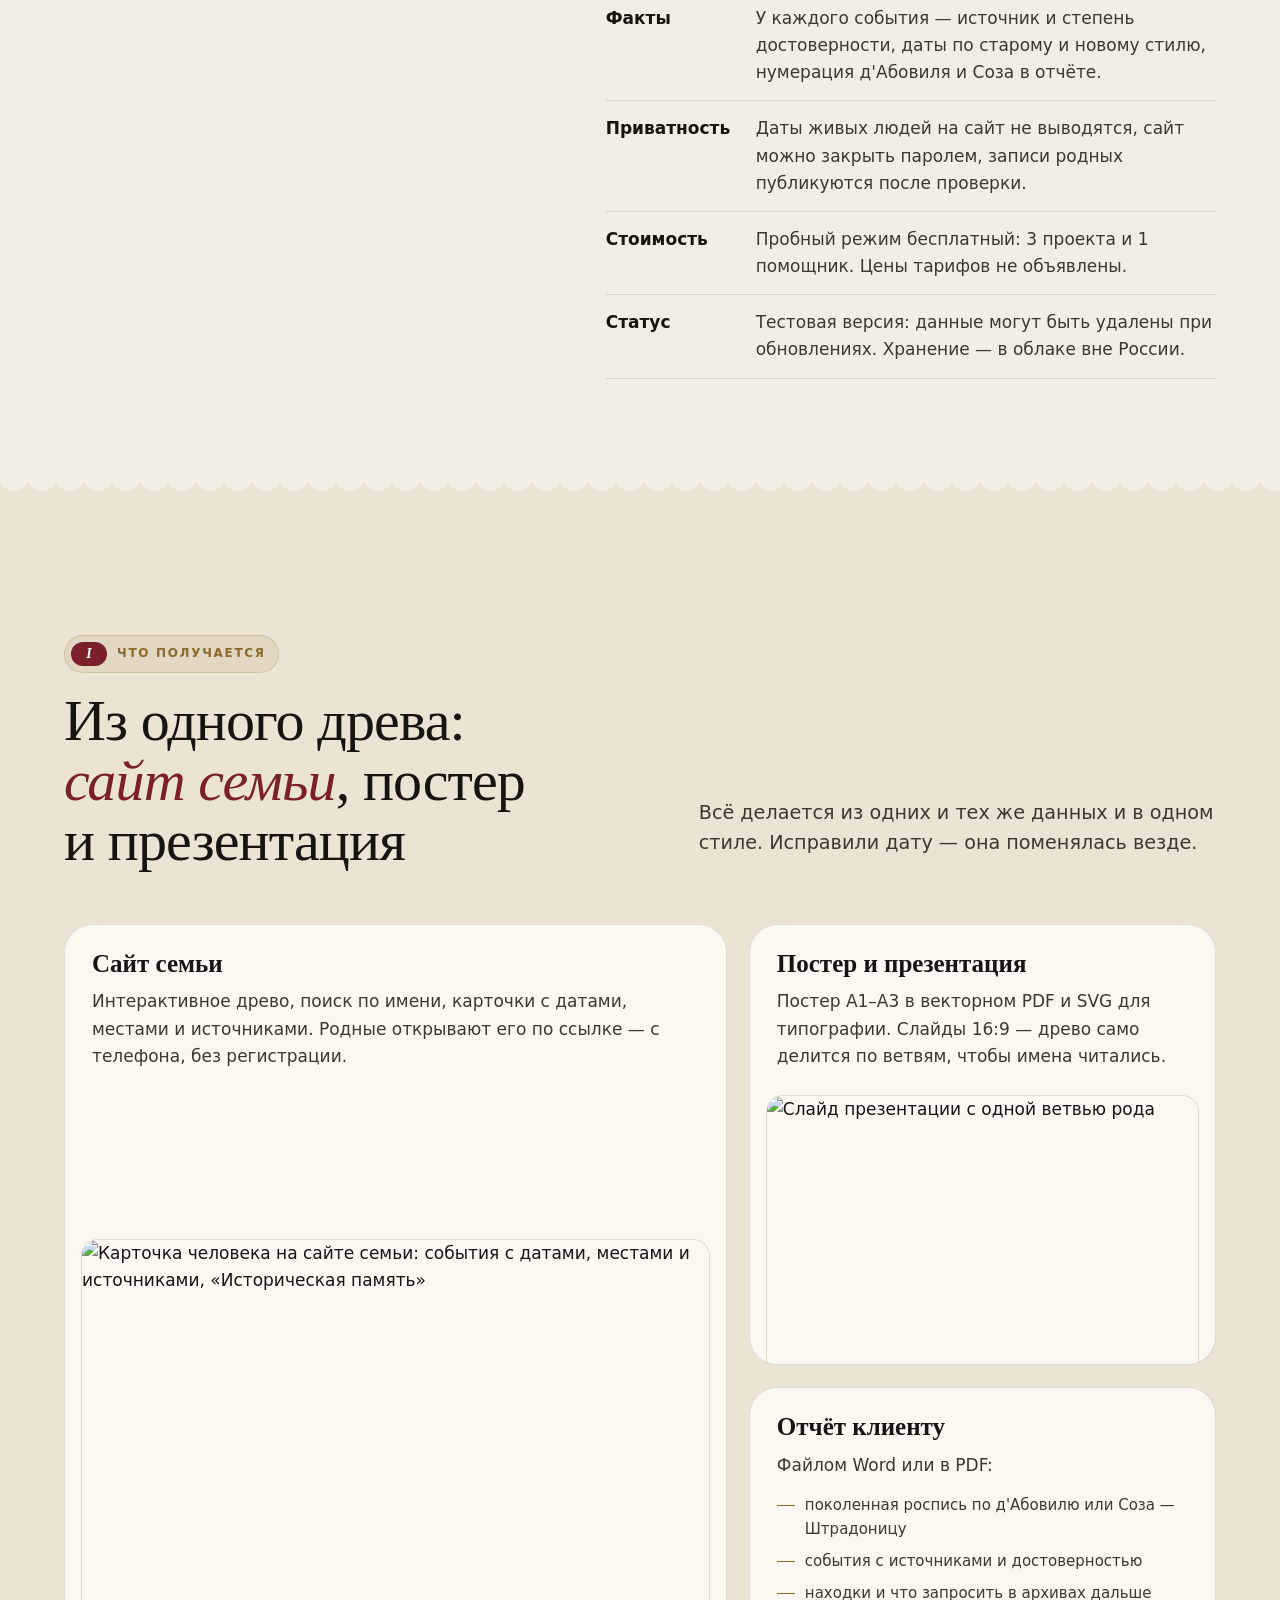
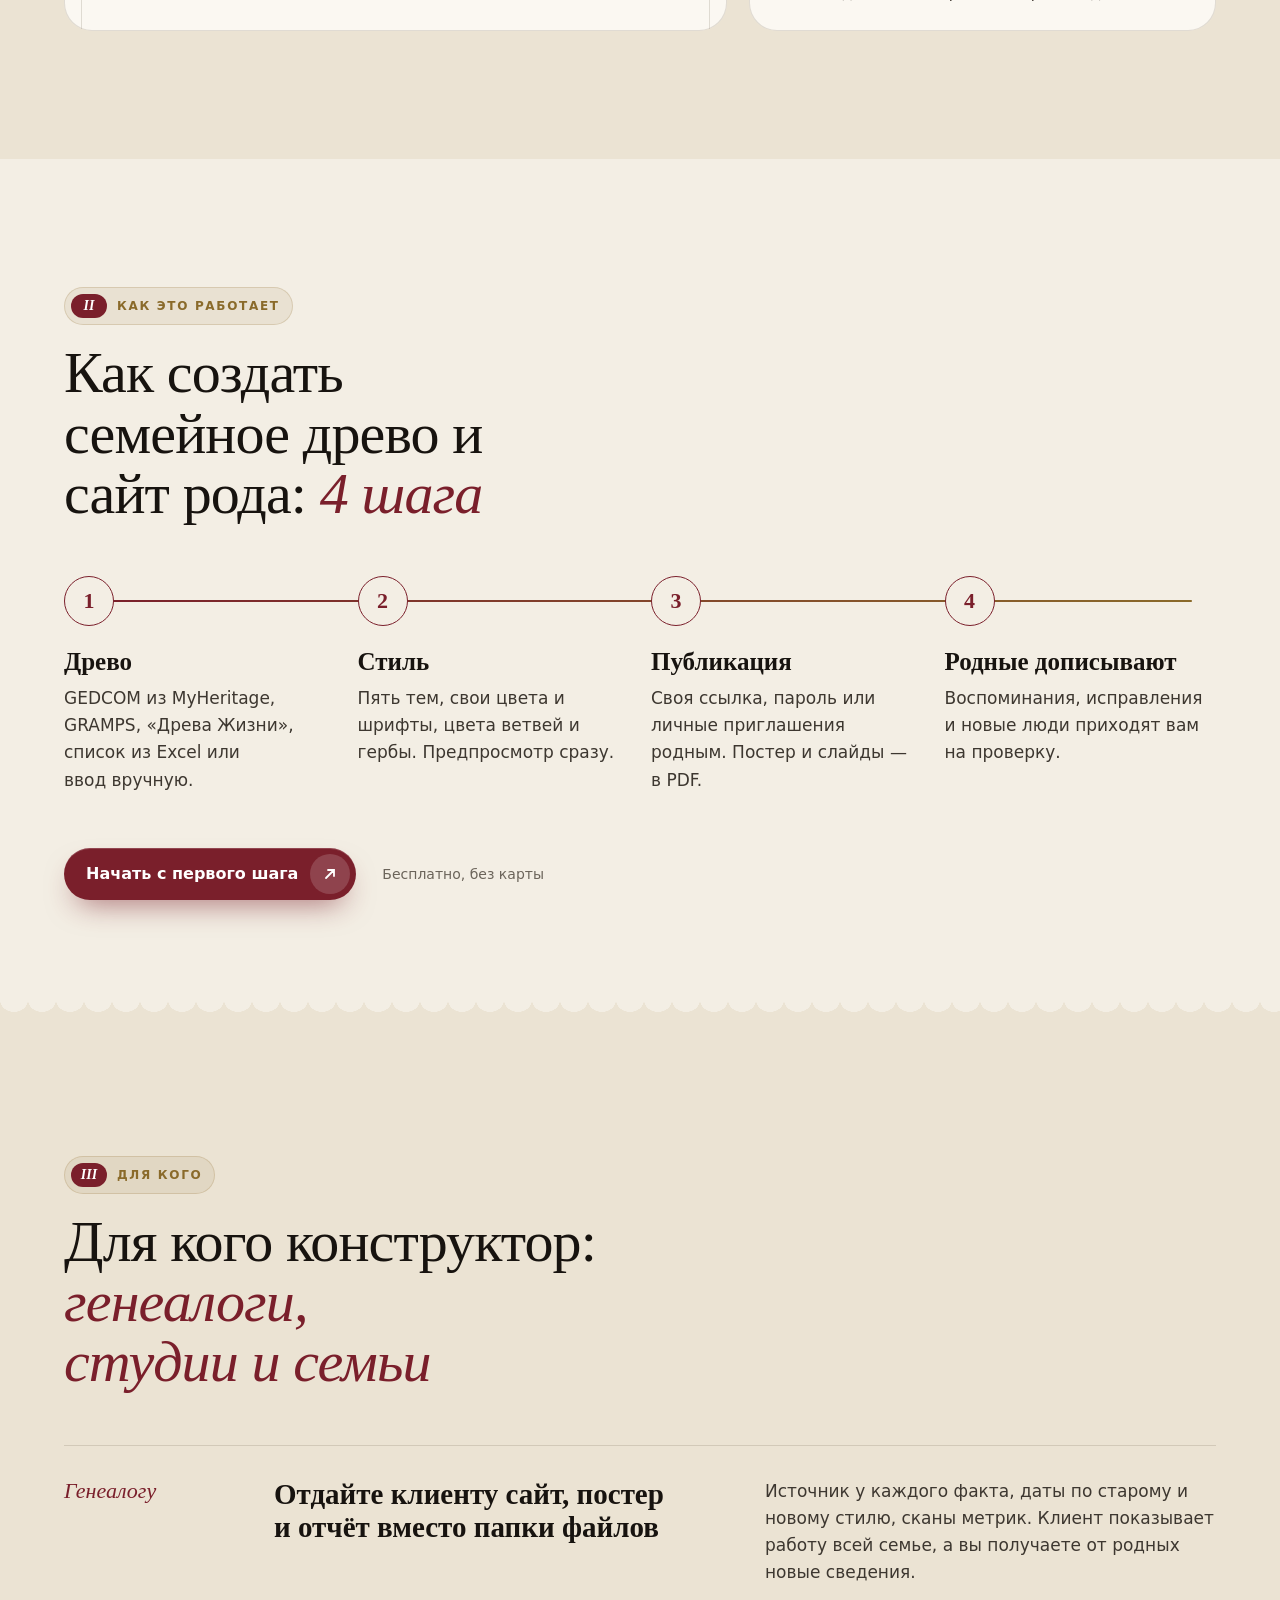
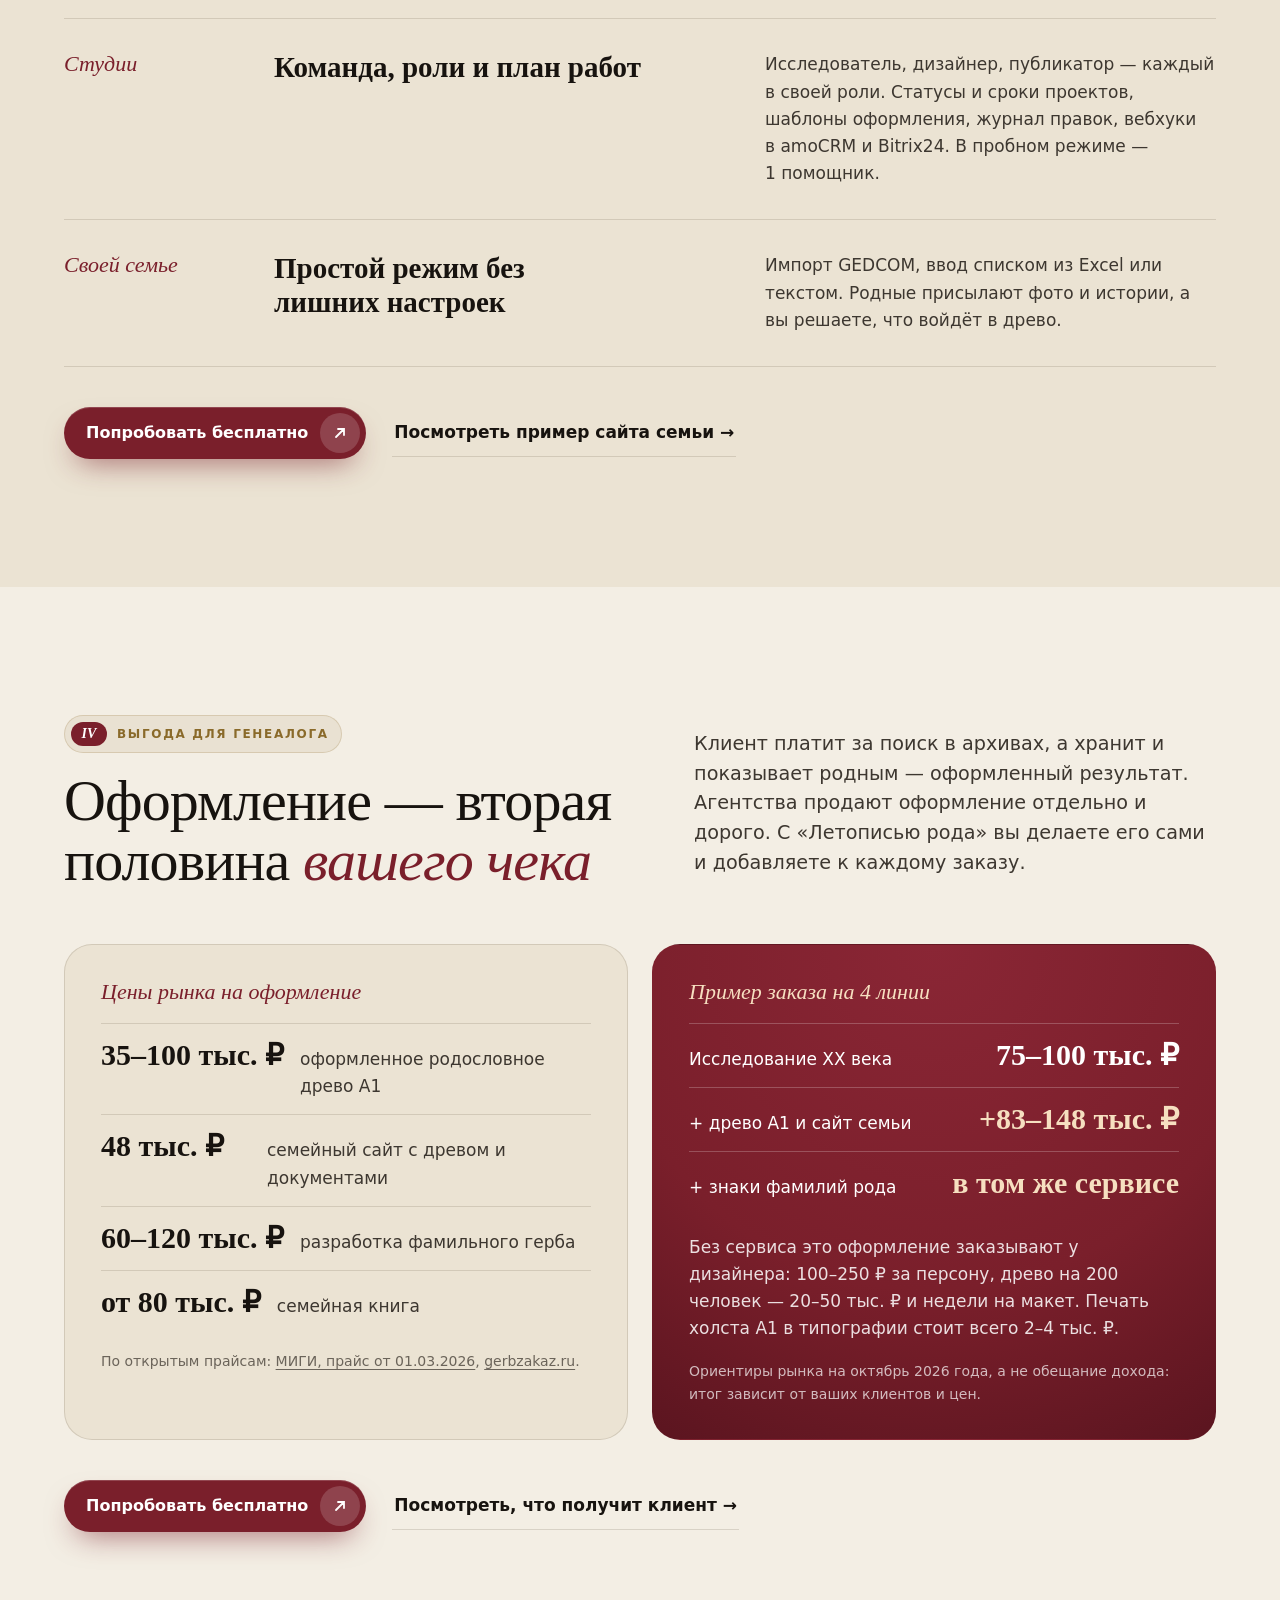
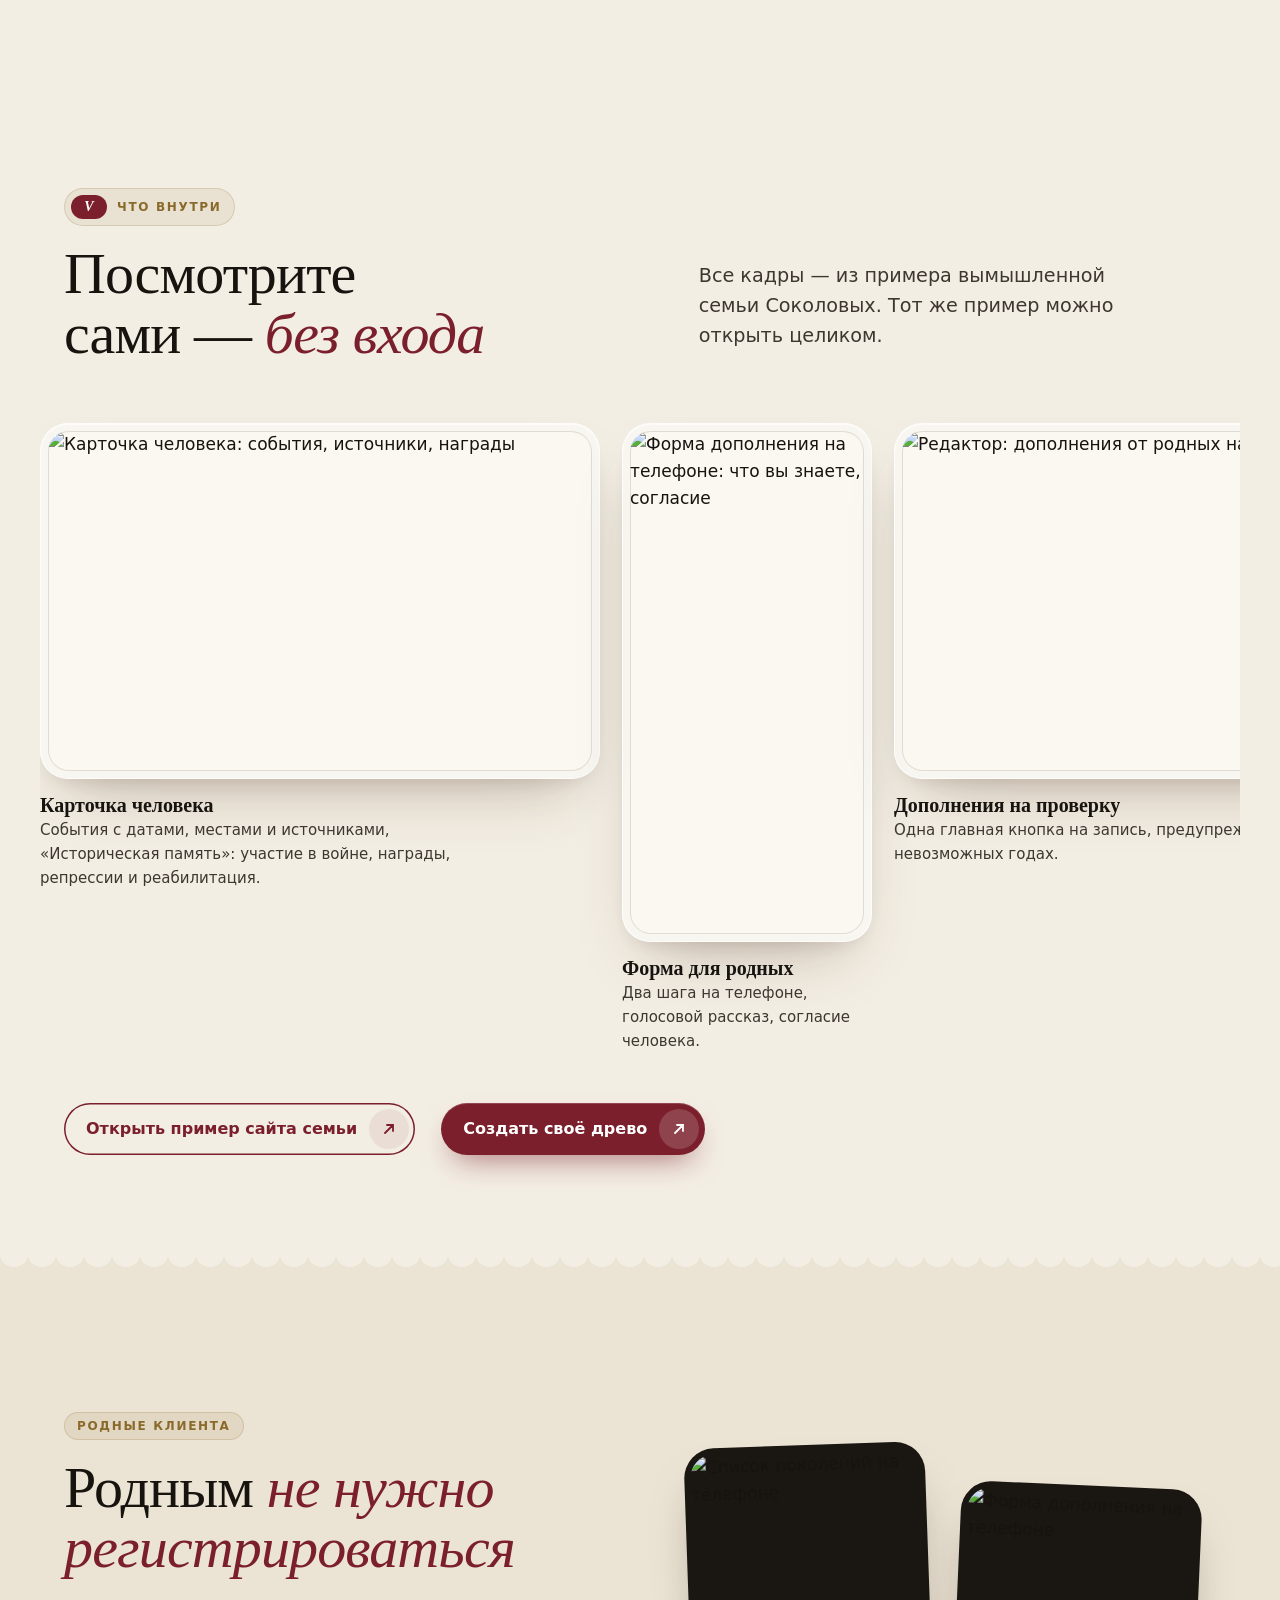
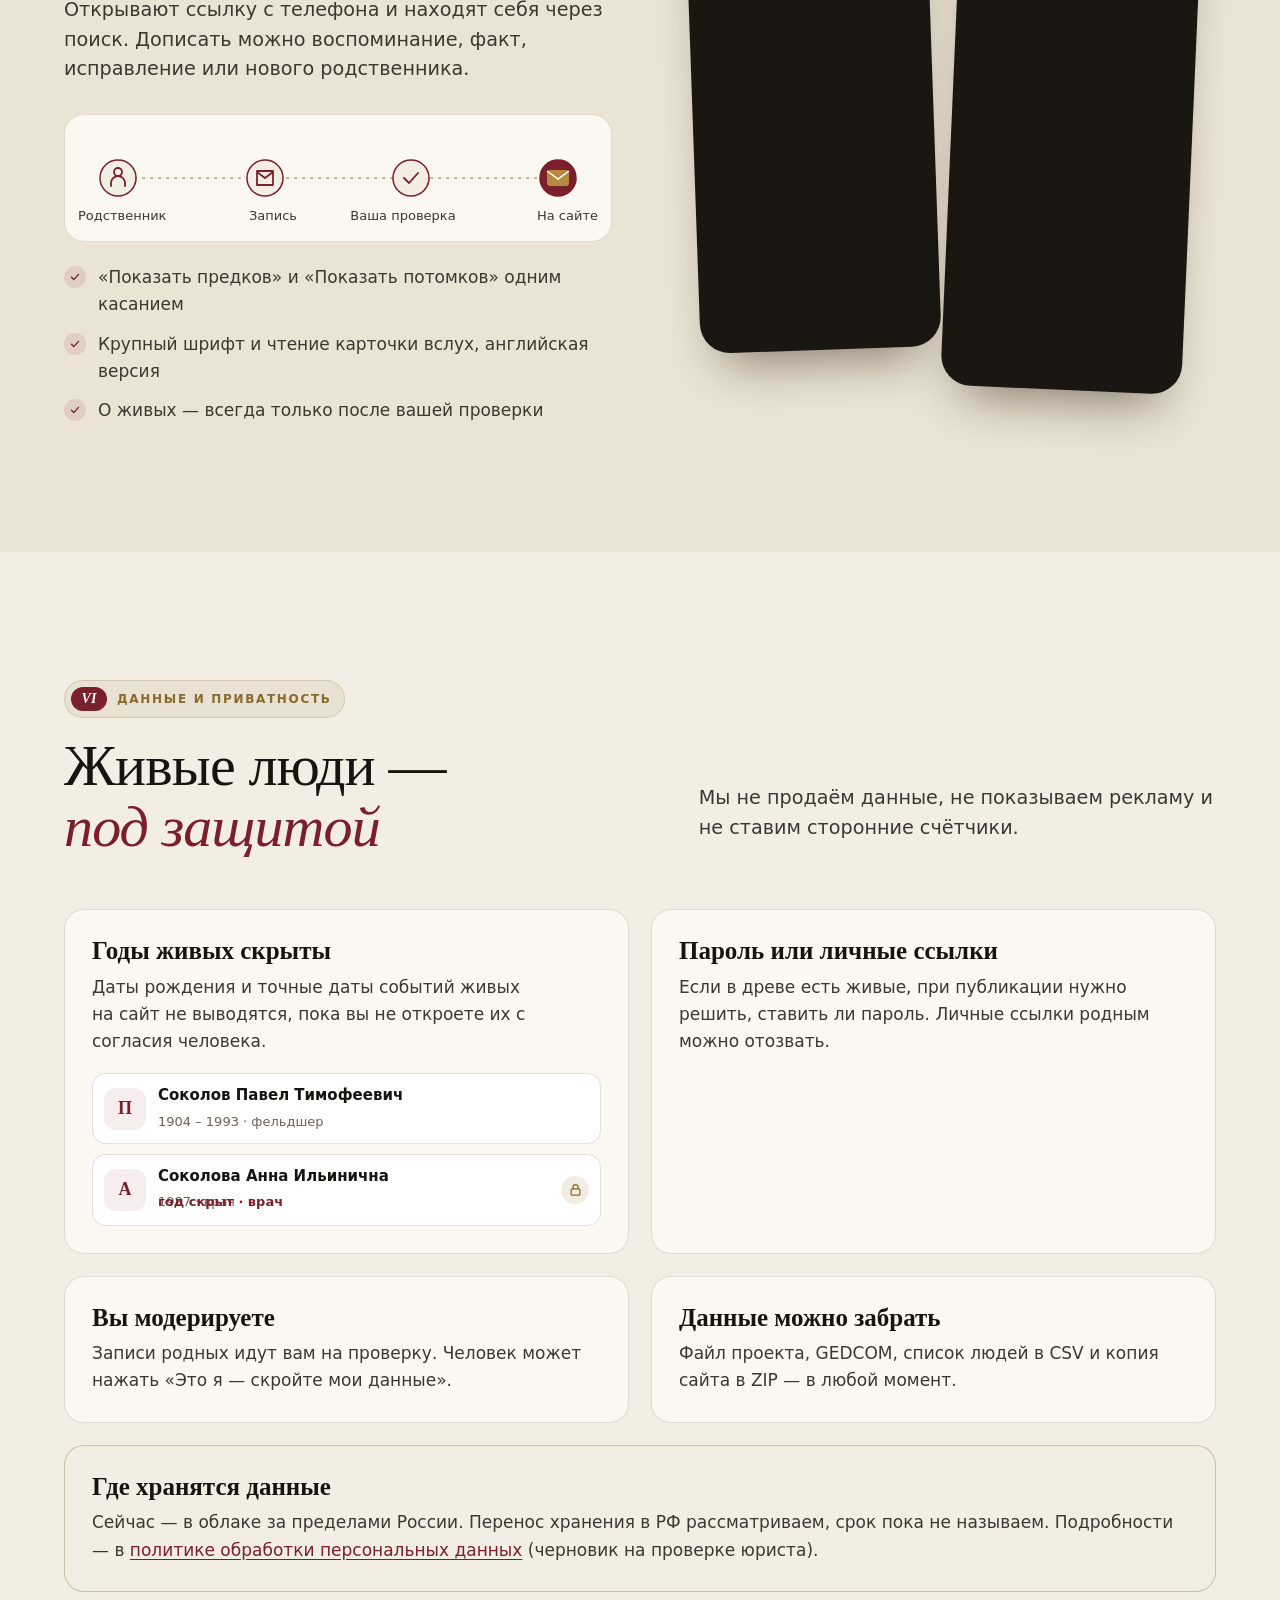
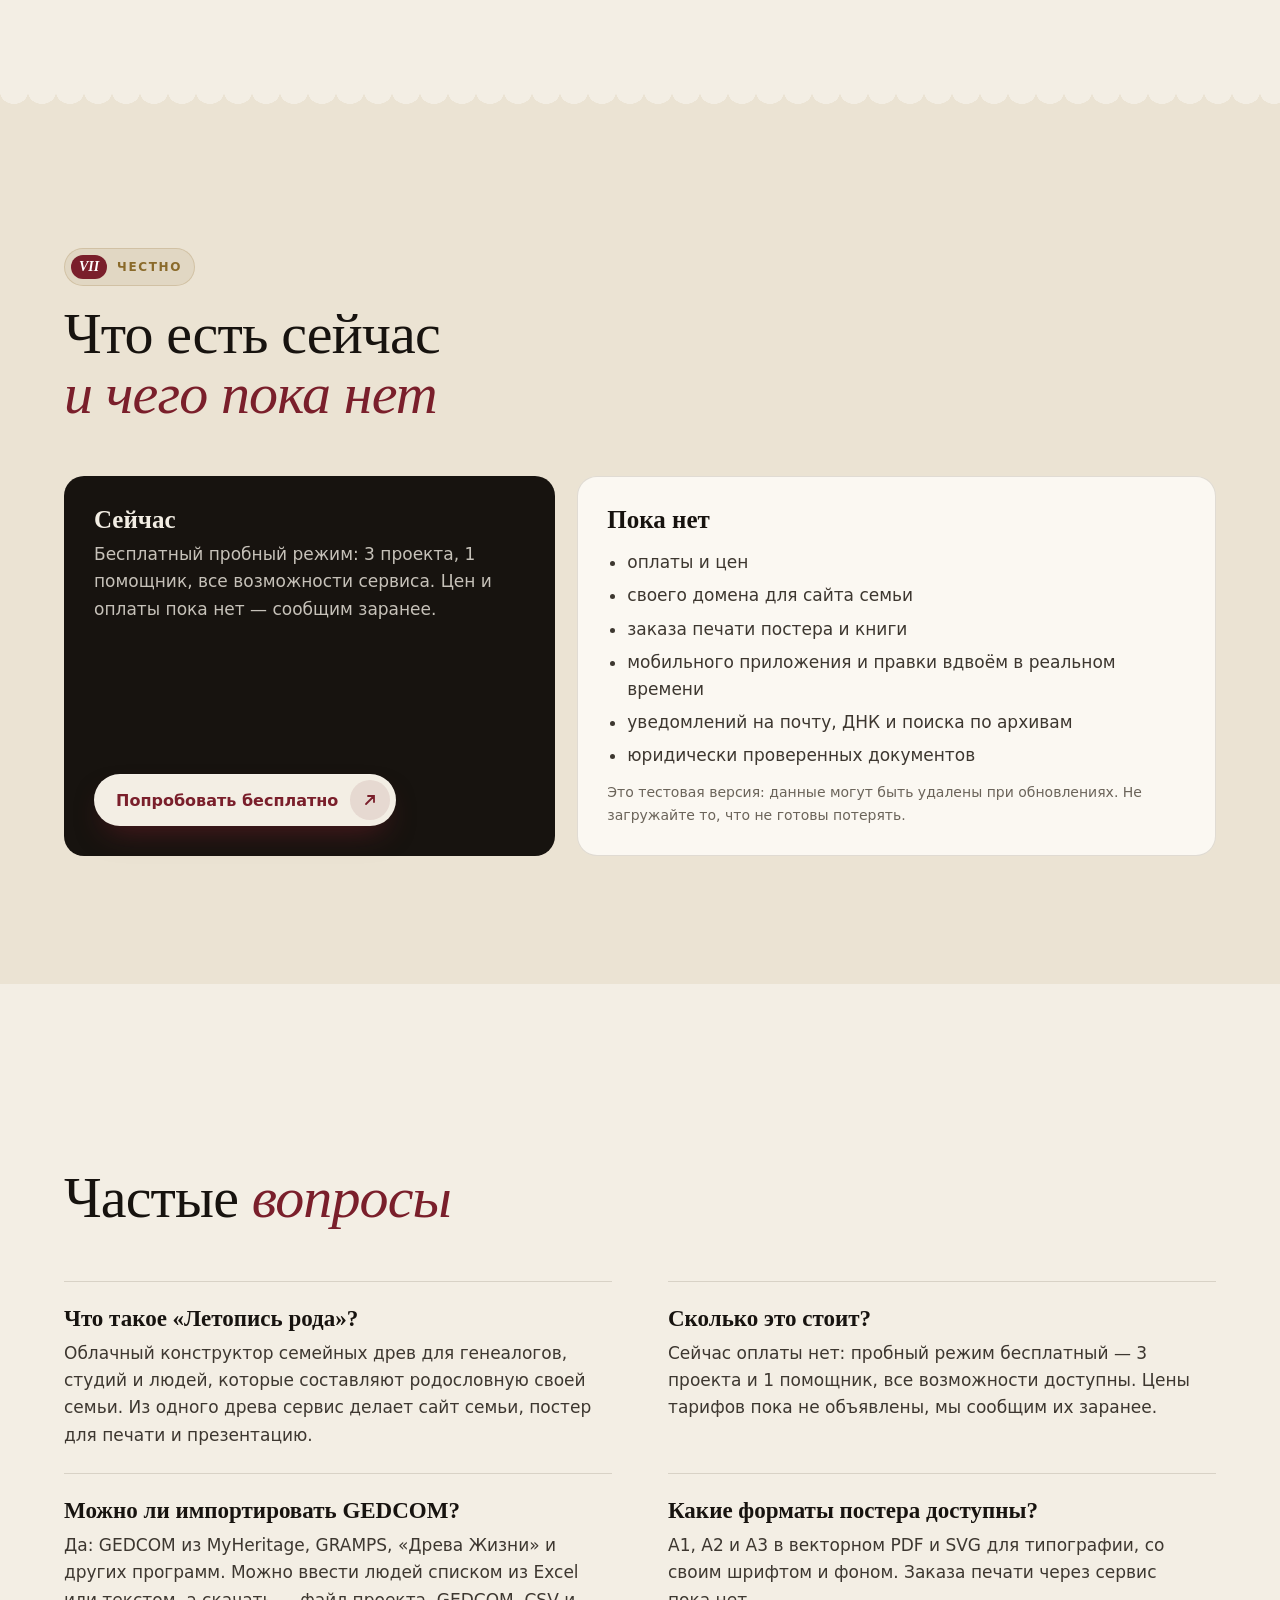
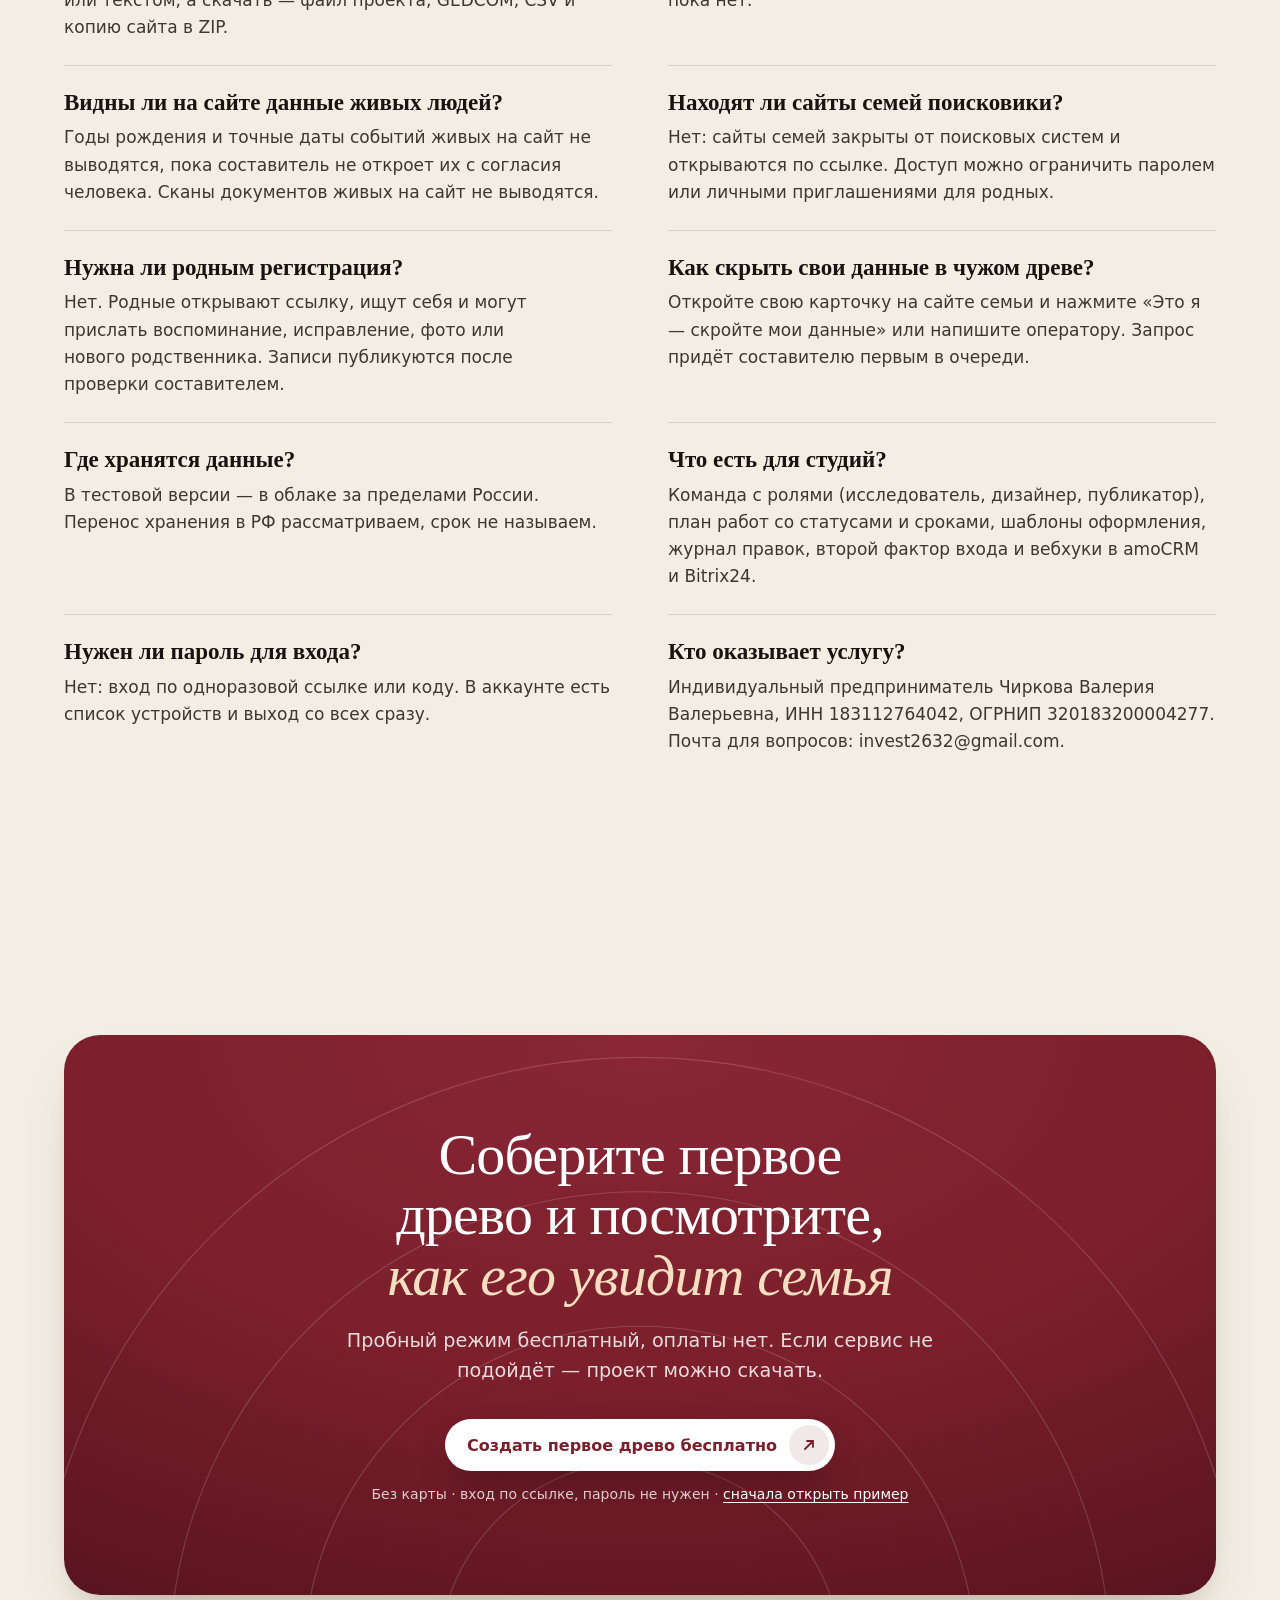
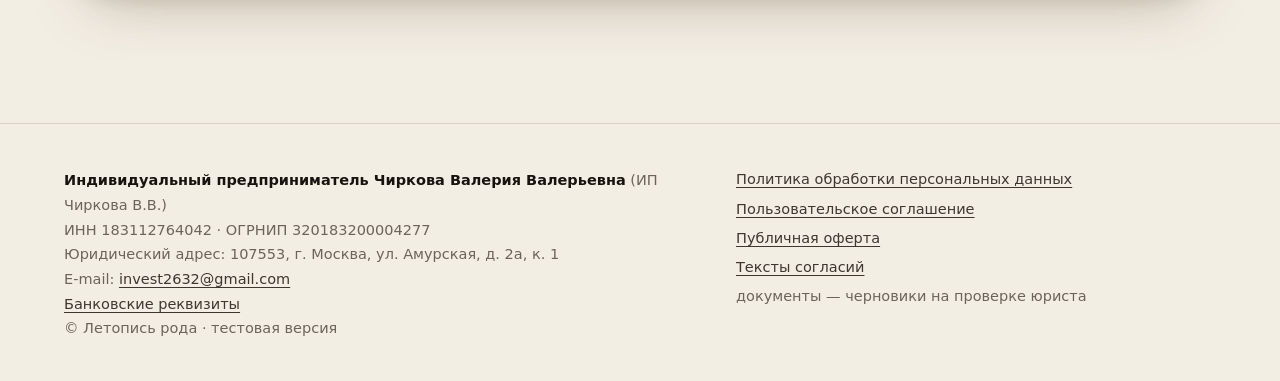
==== commit 2ff382ba: "Пример сайта семьи по структуре настоящего сайта рода (вымышленные Соколовы, 30 фамилий с гербами, п" ====
--- a/index.html
+++ b/index.html
@@ -206,6 +206,24 @@
 .who .k{font:500 italic 22px/1.2 var(--serif);color:var(--wine)}
 .who h3{font-size:29px}
 .who p{color:var(--ink-2);margin:0}
+/* выгода для генеалога */
+#value .head{display:grid;grid-template-columns:minmax(0,1.1fr) minmax(0,1fr);gap:28px 56px;align-items:end}
+.val-grid{display:grid;grid-template-columns:minmax(0,1fr) minmax(0,1fr);gap:24px;margin-top:44px}
+.val-card{background:var(--paper-2);border:1px solid var(--line);border-radius:28px;padding:34px 36px}
+.val-card .k{display:block;font:500 italic 22px/1.2 var(--serif);color:var(--wine);margin-bottom:18px}
+.val-list{list-style:none;margin:0;padding:0}
+.val-list li{display:grid;grid-template-columns:minmax(150px,auto) minmax(0,1fr);gap:16px;align-items:baseline;padding:14px 0;border-top:1px solid var(--line)}
+.val-list b{font:600 30px/1.1 var(--serif);color:var(--ink);font-variant-numeric:lining-nums}
+.val-list span{color:var(--ink-2)}
+.val-src{font-size:14px;color:var(--muted);margin:16px 0 0}
+.val-card.dark{background:radial-gradient(120% 140% at 50% 0%,#8a2635 0%,var(--wine) 50%,#4a0f19 100%);border-color:transparent;color:#fff}
+.val-card.dark .k{color:#f6dfc0}
+.val-row{display:flex;justify-content:space-between;gap:16px;align-items:baseline;padding:14px 0;border-top:1px solid rgba(255,255,255,.22)}
+.val-row b{font:600 30px/1.1 var(--serif);white-space:nowrap}
+.val-row.plus b{color:#f6dfc0}
+.val-card.dark p{color:rgba(255,255,255,.86);margin:18px 0 0}
+.val-card.dark .val-src{color:rgba(255,255,255,.7)}
+.val-card a{color:inherit}
 
 /* галерея «что внутри» */
 .gallery{display:flex;gap:22px;overflow-x:auto;scroll-snap-type:x mandatory;padding:6px 24px 26px;margin:0 -24px;scrollbar-width:thin;-webkit-overflow-scrolling:touch}
@@ -331,6 +349,8 @@
   .steps{grid-template-columns:repeat(2,minmax(0,1fr));gap:36px 22px}
   .track{display:none}
   .who article{grid-template-columns:minmax(0,1fr);gap:10px}
+  #value .head,.val-grid{grid-template-columns:minmax(0,1fr)}
+  .val-card{padding:26px 22px}.val-list li{grid-template-columns:minmax(0,1fr);gap:4px}.val-row{flex-wrap:wrap}
   .faq,.privacy,.now{grid-template-columns:minmax(0,1fr)}
   footer .grid{grid-template-columns:minmax(0,1fr)}
 }
@@ -526,6 +546,37 @@
   </div>
 </section>
 
+<section id="value">
+  <div class="wrap">
+    <div class="head"><div><span class="tag rv">Выгода для генеалога</span><h2 class="rv" style="--d:1">Оформление — вторая половина <em>вашего чека</em></h2></div>
+      <p class="lead rv" style="--d:2">Клиент платит за поиск в архивах, а хранит и показывает родным — оформленный результат. Агентства продают оформление отдельно и дорого. С «Летописью рода» вы делаете его сами и добавляете к каждому заказу.</p></div>
+    <div class="val-grid">
+      <div class="val-card rv">
+        <span class="k">Цены рынка на оформление</span>
+        <ul class="val-list">
+          <li><b>35–100 тыс. ₽</b><span>оформленное родословное древо A1</span></li>
+          <li><b>48 тыс. ₽</b><span>семейный сайт с древом и документами</span></li>
+          <li><b>60–120 тыс. ₽</b><span>разработка фамильного герба</span></li>
+          <li><b>от 80 тыс. ₽</b><span>семейная книга</span></li>
+        </ul>
+        <p class="val-src">По открытым прайсам: <a href="https://geno.ru/poisk-predkov/price/" rel="nofollow noopener" target="_blank">МИГИ, прайс от 01.03.2026</a>, <a href="https://gerbzakaz.ru/portfolio" rel="nofollow noopener" target="_blank">gerbzakaz.ru</a>.</p>
+      </div>
+      <div class="val-card dark rv" style="--d:1">
+        <span class="k">Пример заказа на 4 линии</span>
+        <div class="val-row"><span>Исследование XX века</span><b>75–100 тыс. ₽</b></div>
+        <div class="val-row plus"><span>+ древо A1 и сайт семьи</span><b>+83–148 тыс. ₽</b></div>
+        <div class="val-row plus"><span>+ знаки фамилий рода</span><b>в том же сервисе</b></div>
+        <p>Без сервиса это оформление заказывают у дизайнера: 100–250 ₽ за персону, древо на 200 человек — 20–50 тыс. ₽ и недели на макет. Печать холста A1 в типографии стоит всего 2–4 тыс. ₽.</p>
+        <p class="val-src">Ориентиры рынка на октябрь 2026 года, а не обещание дохода: итог зависит от ваших клиентов и цен.</p>
+      </div>
+    </div>
+    <div class="cta-row rv">
+      <a class="btn primary" href="/rodkonstruktor/start.html" data-cta="value">Попробовать бесплатно<span class="ic" aria-hidden="true"><svg viewBox="0 0 16 16" fill="none" stroke="currentColor" stroke-width="1.8" stroke-linecap="round"><path d="M4 12L12 4M6 4h6v6"/></svg></span></a>
+      <a class="link-arrow" href="/rodkonstruktor/primer/">Посмотреть, что получит клиент →</a>
+    </div>
+  </div>
+</section>
+
 <section id="inside">
   <div class="wrap">
     <div class="head">
